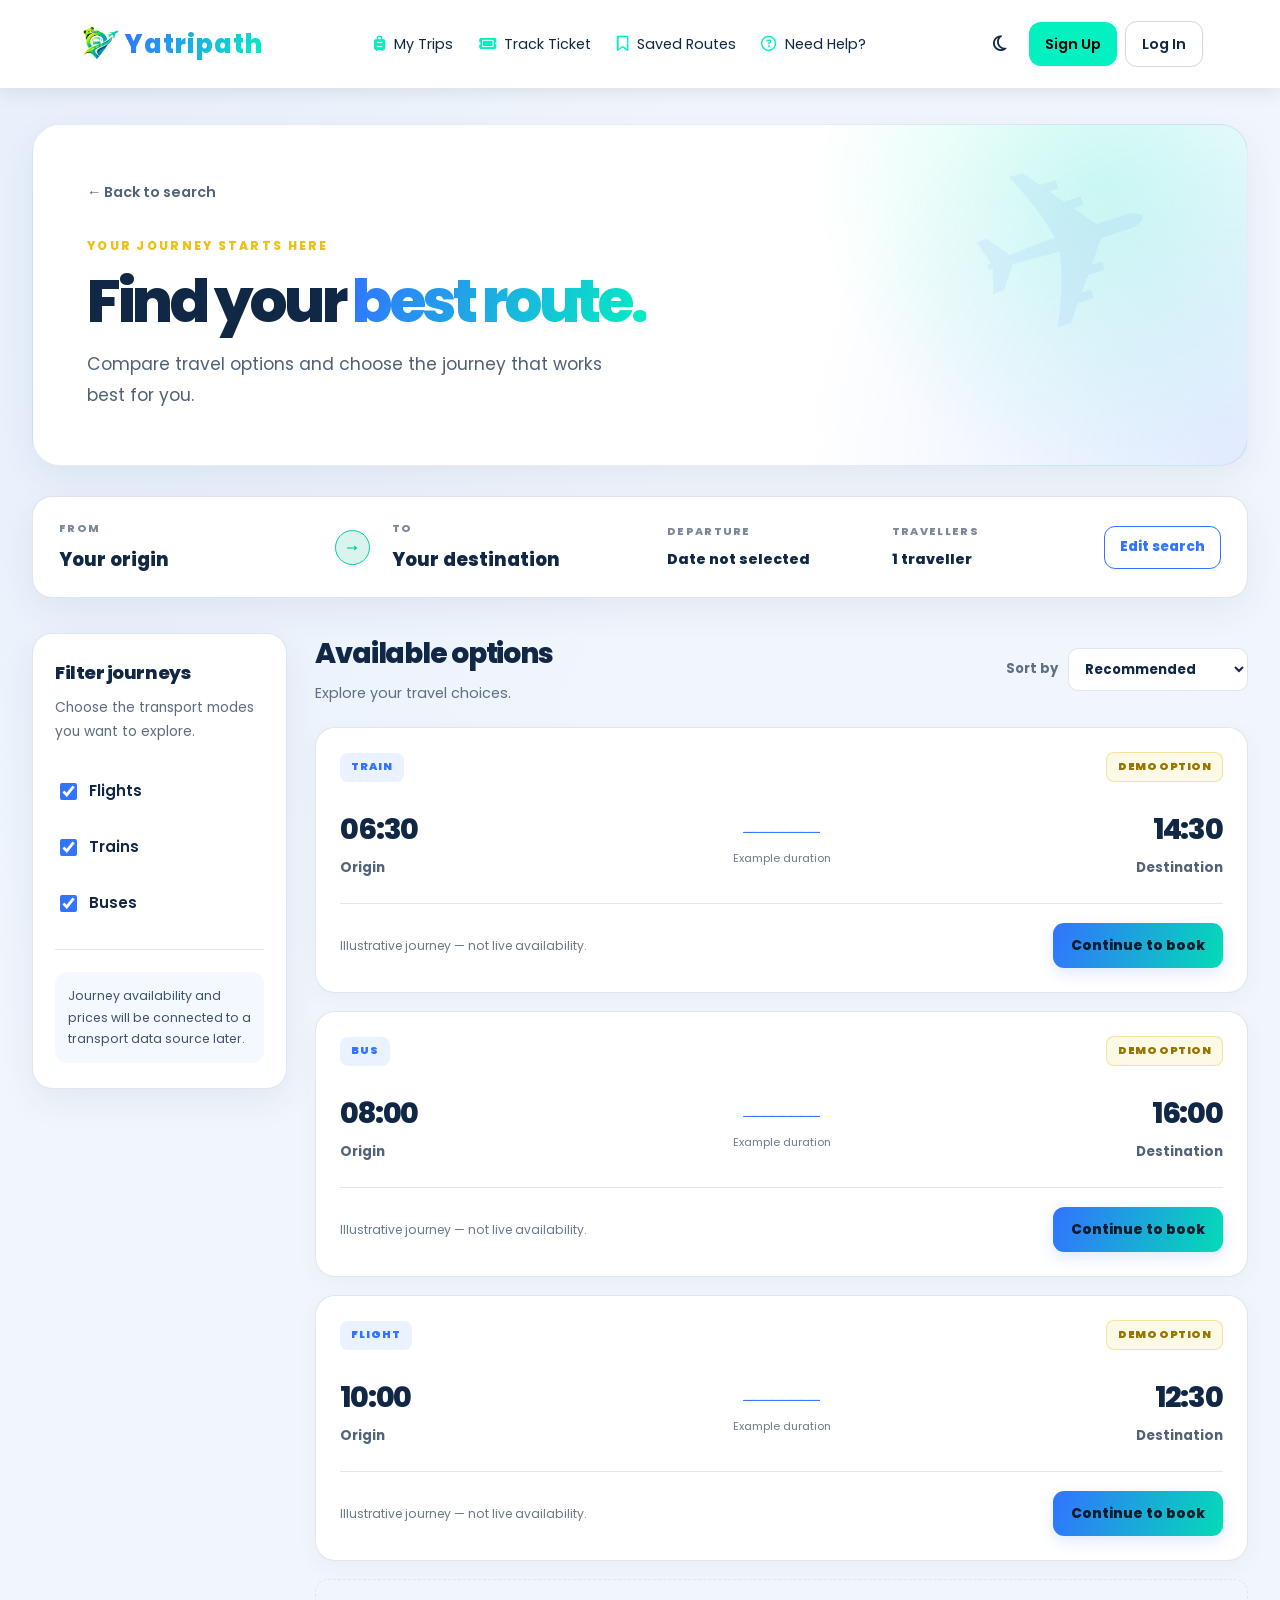
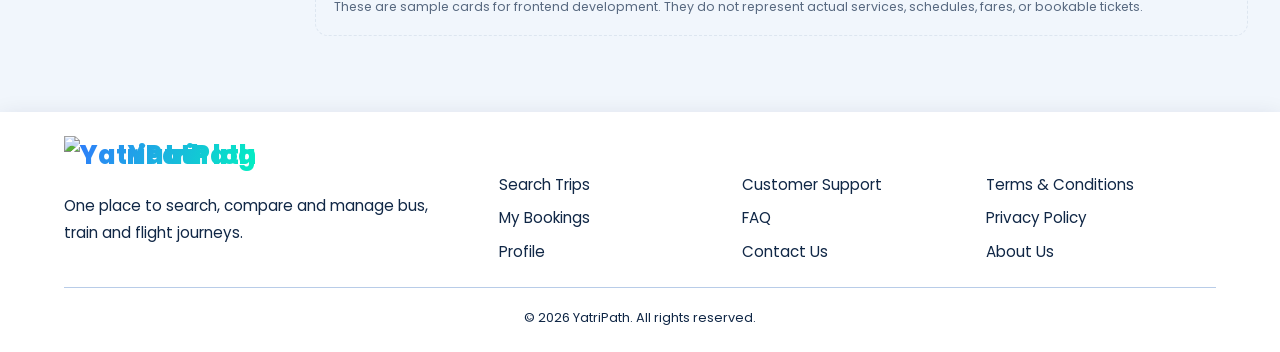
==== search.html @ 7657936a "Add search results page and updated homepage" ====
<!DOCTYPE html>
<html lang="en">
<head>
    <meta charset="UTF-8">
    <meta name="viewport" content="width=device-width, initial-scale=1.0">

    <title>Search Journeys | YatriPath</title>

    <link rel="stylesheet" href="style.css">
    <link rel="stylesheet" href="search.css">
</head>

<body>

    
<!-- HEADER --><!-- HEADER --><!-- HEADER --><!-- HEADER --><!-- HEADER --><!-- HEADER --><!-- HEADER -->
        <header>
            <nav class="NAVBAR">
                <div class="CONTAINER-FOR-LOGO">
                <!-- Brand -->
                    <a href="#" class="LOGO" aria-label="Yatripath home">
                        <img src="Images/logo.png" alt="Yatripath">
                    </a>
                    <a href="#" class="LOGO">Yatripath</a>
                </div>

    <button
        type="button"
        class="MOBILE-MENU-TOGGLE"
        id="mobile-menu-toggle"
        aria-label="Open navigation menu"
        aria-controls="nav-menu"
        aria-expanded="false">
        <i class="fa-solid fa-bars" aria-hidden="true"></i>
    </button>

     <div class="NAV-MENU" id="nav-menu">

        <!-- Navigation links -->
    <ul class="NAV-LINKS">
        <li>
            <a href="#">
                <i class="fa-solid fa-suitcase-rolling"></i>
                My Trips
            </a>
        </li>

        <li>
            <a href="#">
                <i class="fa-solid fa-ticket"></i>
                Track Ticket
            </a>
        </li>

        <li>
            <a href="#">
                <i class="fa-regular fa-bookmark"></i>
                Saved Routes
            </a>
        </li>

        <li>
            <a href="#">
                <i class="fa-regular fa-circle-question"></i>
                Need Help?
            </a>
        </li>
    </ul>

    <!-- Right-side actions -->
    <div class="NAV-ACTIONS">

        <button class="THEME-BTN" id="theme-toggle"
                type="button" aria-label="Switch to dark theme">
            <i class="fa-regular fa-moon"></i>
        </button>

        <a href="index.html#signup" class="SIGNUP-BTN">Sign Up</a>

        <a href="index.html#login" class="LOGIN-BTN">Log In</a>

    </div>

    </div>
            </nav>
        </header>

    <!-- MAIN CONTENT -->
    <main class="RESULTS-PAGE">

        <!-- SEARCH SUMMARY -->
        <section class="RESULTS-INTRO">

            <a href="index.html" class="BACK-LINK">
                ← Back to search
            </a>

            <p class="RESULTS-TAGLINE">
                YOUR JOURNEY STARTS HERE
            </p>

            <h1>Find your <span>best route.</span></h1>

            <p class="RESULTS-DESCRIPTION">
                Compare travel options and choose the journey
                that works best for you.
            </p>

        </section>

        <!-- JOURNEY DETAILS -->
        <section class="JOURNEY-SUMMARY" aria-label="Your search">

            <div class="SUMMARY-ITEM">
                <span>FROM</span>
                <strong id="result-origin">—</strong>
            </div>

            <div class="SUMMARY-ARROW" aria-hidden="true">→</div>

            <div class="SUMMARY-ITEM">
                <span>TO</span>
                <strong id="result-destination">—</strong>
            </div>

            <div class="SUMMARY-ITEM">
                <span>DEPARTURE</span>
                <strong id="result-date">—</strong>
            </div>

            <div class="SUMMARY-ITEM">
                <span>TRAVELLERS</span>
                <strong id="result-travellers">1 passenger</strong>
            </div>

            <button
                type="button"
                class="EDIT-SEARCH-BTN"
                id="edit-search">
                Edit search
            </button>

        </section>

        <!-- FILTERS + RESULTS -->
        <section class="RESULTS-LAYOUT">

            <aside class="RESULTS-FILTERS">

                <h2>Filter journeys</h2>

                <p class="FILTER-HELP">
                    Choose the transport modes you want to explore.
                </p>

                <label class="FILTER-OPTION">
                    <input type="checkbox" value="flight" checked>
                    <span>Flights</span>
                </label>

                <label class="FILTER-OPTION">
                    <input type="checkbox" value="train" checked>
                    <span>Trains</span>
                </label>

                <label class="FILTER-OPTION">
                    <input type="checkbox" value="bus" checked>
                    <span>Buses</span>
                </label>

                <div class="FILTER-DIVIDER"></div>

                <p class="FILTER-NOTE">
                    Journey availability and prices will be
                    connected to a transport data source later.
                </p>

            </aside>

            <div class="RESULTS-CONTENT">

                <div class="RESULTS-HEADING">
                    <div>
                        <h2>Available options</h2>
                        <p id="results-subtitle">
                            Explore your travel choices.
                        </p>
                    </div>

                    <label class="SORT-CONTROL">
                        <span>Sort by</span>
                        <select id="sort-results">
                            <option value="recommended">
                                Recommended
                            </option>
                            <option value="price">
                                Lowest price
                            </option>
                            <option value="duration">
                                Shortest duration
                            </option>
                        </select>
                    </label>
                </div>

                <!-- DEMO RESULT 1 -->
                <article class="JOURNEY-CARD" data-mode="train">

                    <div class="JOURNEY-CARD-TOP">
                        <span class="MODE-BADGE">TRAIN</span>
                        <span class="DEMO-BADGE">DEMO OPTION</span>
                    </div>

                    <div class="JOURNEY-ROUTE">
                        <div>
                            <strong>06:30</strong>
                            <span class="ROUTE-CITY" data-route-origin>
                                Origin
                            </span>
                        </div>

                        <div class="ROUTE-DURATION">
                            <span>────────</span>
                            <small>Example duration</small>
                        </div>

                        <div>
                            <strong>14:30</strong>
                            <span class="ROUTE-CITY" data-route-destination>
                                Destination
                            </span>
                        </div>
                    </div>

                    <div class="JOURNEY-CARD-BOTTOM">
                        <p class="JOURNEY-DISCLOSURE">
                            Illustrative journey — not live availability.
                        </p>

                        <button
                            type="button"
                            class="BOOK-BTN"
                            data-book-mode="train">
                            Continue to book
                        </button>
                    </div>

                </article>

                <!-- DEMO RESULT 2 -->
                <article class="JOURNEY-CARD" data-mode="bus">

                    <div class="JOURNEY-CARD-TOP">
                        <span class="MODE-BADGE">BUS</span>
                        <span class="DEMO-BADGE">DEMO OPTION</span>
                    </div>

                    <div class="JOURNEY-ROUTE">
                        <div>
                            <strong>08:00</strong>
                            <span class="ROUTE-CITY" data-route-origin>
                                Origin
                            </span>
                        </div>

                        <div class="ROUTE-DURATION">
                            <span>────────</span>
                            <small>Example duration</small>
                        </div>

                        <div>
                            <strong>16:00</strong>
                            <span class="ROUTE-CITY" data-route-destination>
                                Destination
                            </span>
                        </div>
                    </div>

                    <div class="JOURNEY-CARD-BOTTOM">
                        <p class="JOURNEY-DISCLOSURE">
                            Illustrative journey — not live availability.
                        </p>

                        <button
                            type="button"
                            class="BOOK-BTN"
                            data-book-mode="bus">
                            Continue to book
                        </button>
                    </div>

                </article>

                <!-- DEMO RESULT 3 -->
                <article class="JOURNEY-CARD" data-mode="flight">

                    <div class="JOURNEY-CARD-TOP">
                        <span class="MODE-BADGE">FLIGHT</span>
                        <span class="DEMO-BADGE">DEMO OPTION</span>
                    </div>

                    <div class="JOURNEY-ROUTE">
                        <div>
                            <strong>10:00</strong>
                            <span class="ROUTE-CITY" data-route-origin>
                                Origin
                            </span>
                        </div>

                        <div class="ROUTE-DURATION">
                            <span>────────</span>
                            <small>Example duration</small>
                        </div>

                        <div>
                            <strong>12:30</strong>
                            <span class="ROUTE-CITY" data-route-destination>
                                Destination
                            </span>
                        </div>
                    </div>

                    <div class="JOURNEY-CARD-BOTTOM">
                        <p class="JOURNEY-DISCLOSURE">
                            Illustrative journey — not live availability.
                        </p>

                        <button
                            type="button"
                            class="BOOK-BTN"
                            data-book-mode="flight">
                            Continue to book
                        </button>
                    </div>

                </article>

                <p class="RESULTS-FOOTNOTE">
                    These are sample cards for frontend development.
                    They do not represent actual services, schedules,
                    fares, or bookable tickets.
                </p>

            </div>

        </section>

    </main>

         
<footer class="SITE-FOOTER">
    <div class="FOOTER-MAIN">

        <!-- Brand -->
        <div class="FOOTER-BRAND">
            <a href="index.html" class="FOOTER-LOGO">
                <!-- Use the same logo image path as your navbar -->
                <img src="images/logo.png" alt="YatriPath logo">
                <span>Yatri<span class="FOOTER-LOGO-ACCENT">Path</span></span>
            </a>

            <p>
                One place to search, compare and manage bus,
                train and flight journeys.
            </p>
        </div>

        <!-- Explore -->
        <div class="FOOTER-COLUMN">
            <h3>EXPLORE</h3>
            <a href="search.html">Search Trips</a>
            <a href="#" id="footer-bookings">My Bookings</a>
            <a href="#" id="footer-profile">Profile</a>
        </div>

        <!-- Help -->
        <div class="FOOTER-COLUMN">
            <h3>HELP</h3>
            <a href="#">Customer Support</a>
            <a href="#">FAQ</a>
            <a href="#">Contact Us</a>
        </div>

        <!-- Legal -->
        <div class="FOOTER-COLUMN">
            <h3>LEGAL</h3>
            <a href="terms.html">Terms &amp; Conditions</a>
            <a href="privacy.html">Privacy Policy</a>
            <a href="#">About Us</a>
        </div>

    </div>

    <div class="FOOTER-BOTTOM">
        <p>© 2026 YatriPath. All rights reserved.</p>
    </div>
</footer>


        <script src="search.js"></script>
    </body>
</html>
---- style.css ----
@import url('https://cdnjs.cloudflare.com/ajax/libs/font-awesome/6.5.0/css/all.min.css');
@import url('https://fonts.googleapis.com/css2?family=Poppins:wght@400;500;600;700;800&display=swap');

/* =========================================
   1. THEME VARIABLES
========================================= */

:root {
    --primary-color: #03F0C1;
    --secondary-color: #ebc119;
    --tertiary-color: #ffffff;
    --background-color: #F1F6FC;
    --text-color: #102746;
    --highlight-color: #3273FF;
}

[data-theme="dark"] {
    --primary-color: #03F0C1;
    --secondary-color: #ebc119;
    --tertiary-color: #09132f;
    --background-color: #01091c;
    --text-color: #ffffff;
    --highlight-color: #3273FF;
}

/* =========================================
   2. GLOBAL STYLES
========================================= */

* {
    box-sizing: border-box;
}

html {
    scroll-behavior: smooth;
}

body {
    margin: 0;
    background-color: var(--background-color);
    color: var(--text-color);
    font-family: 'Poppins', sans-serif;
}

button,
input,
select {
    font: inherit;
}

button,
a {
    -webkit-tap-highlight-color: transparent;
}

/* Smooth light/dark theme transition */

*{
    transition:
        background-color 0.3s ease,
        color 0.3s ease,
        border-color 0.3s ease,
        box-shadow 0.3s ease;
}

html:not([data-theme="dark"]) .SEARCH-CARD {
    border: 1px solid #D8E3F0;
    box-shadow: 0 0.75rem 2rem rgba(32, 16, 70, 0.105);
}

/* =========================================
   3. NAVBAR
========================================= */

.NAVBAR {
    display: flex;
    flex-direction: row;
    align-items: center;
    justify-content: space-between;
    gap: 1.5rem;

    padding: 1.25rem 6%;

    background-color: var(--tertiary-color);
    filter: drop-shadow(0 6px 8px rgba(0, 0, 0, 0.071));
}

/* Logo */
.CONTAINER-FOR-LOGO{
    display: flex;
}
.LOGO {
    flex-shrink: 0;
    display: inline-flex;
    flex: 0 0 auto;
    font-size: clamp(1.4rem, 2vw, 1.8rem);
    font-weight: 800;
    letter-spacing: 0.04em;
    text-decoration: none;
    white-space: nowrap;
    align-items: center;
    background: linear-gradient(
        110deg,
        #3273FF,
        #03F0C1
    );
    background-clip: text;
    -webkit-background-clip: text;
    color: transparent;
    gap: 0;
}

.LOGO img{
    display: block;
    width: 3rem;
    height: 3rem;
    object-fit: contain;
    object-position: left center;
    flex-shrink: 0;
    padding-right: 5px;
}

/* Navigation links */

.NAV-LINKS {
    display: flex;
    flex-direction: row;
    align-items: center;
    justify-content: center;
    flex-wrap: nowrap;
    gap: clamp(0.75rem, 2vw, 2rem);

    list-style: none;
    margin: 0;
    padding: 0;
}

.NAV-LINKS a,
.PROFILE-LINK {
    position: relative;

    display: flex;
    align-items: center;
    gap: 0.55rem;

    color: var(--text-color);
    font-size: 0.9rem;
    text-decoration: none;
    white-space: nowrap;

    transition: color 0.25s ease;
}

.NAV-LINKS a i {
    color: var(--primary-color);
    font-size: 0.95rem;

    transition: color 0.25s ease;
}

.NAV-LINKS a:hover{
    color: var(--primary-color);
}

.NAV-LINKS a:hover i,
.PROFILE-LINK:hover {
    color: var(--secondary-color);
}

/* Animated underline */

.NAV-LINKS a::after {
    content: "";

    position: absolute;
    left: 0;
    bottom: -0.5rem;

    width: 100%;
    height: 0.2rem;

    border-radius: 1rem;

    background: linear-gradient(
        90deg,
        var(--primary-color),
        var(--secondary-color)
    );

    transform: scaleX(0);
    transform-origin: center;
    transition: transform 0.3s ease;
}

.NAV-LINKS a:hover::after {
    transform: scaleX(1);
}

/* Right-side navbar controls */

.NAV-ACTIONS {
    display: flex;
    flex-direction: row;
    align-items: center;
    justify-content: flex-end;
    flex-shrink: 0;
    gap: 0.5rem;
}

/* Shared button appearance */

.THEME-BTN,
.SIGNUP-BTN,
.LOGIN-BTN {
    display: inline-flex;
    align-items: center;
    justify-content: center;

    padding: 0.7rem 1rem;

    border: none;
    border-radius: 0.75rem;

    background: transparent;
    color: var(--text-color);

    font-family: inherit;
    font-size: 0.9rem;
    font-weight: 600;
    text-decoration: none;
    white-space: nowrap;

    cursor: pointer;

    transition:
        background-color 0.25s ease,
        color 0.25s ease,
        transform 0.25s ease;
}

.THEME-BTN:hover,
.LOGIN-BTN:hover {
    background-color: color-mix(
        in srgb,
        var(--highlight-color) 15%,
        var(--tertiary-color)
    );

    color: var(--highlight-color);
}

.NAV-MENU {
    display: contents;
}

.MOBILE-MENU-TOGGLE {
    display: none;
}

/* Theme button */

.THEME-BTN {
    width: 2.75rem;
    height: 2.75rem;
    padding: 0;
    font-size: 1.1rem;
}

.THEME-BTN i {
    display: inline-block;
    transition: transform 0.7s ease;
}

/* Sign up button */

.SIGNUP-BTN {
    background-color: var(--primary-color);
    color: #000000;
}

.SIGNUP-BTN:hover {
    background-color: var(--highlight-color);
    color: #ffffff;
}

/* Log in button */

.LOGIN-BTN {
    border: 1px solid color-mix(
        in srgb,
        var(--text-color) 18%,
        transparent
    );
}

/* =========================================
   4. HERO SECTION
========================================= */

.HERO {
    padding: clamp(2rem, 4vw, 3.5rem) 5% 3rem;
    overflow: hidden;
    background-color: var(--background-color);
}

.HERO-CONTENT {
    max-width: 60rem;
    margin: 0 auto clamp(1.5rem, 3vw, 2.5rem);
    text-align: center;
}

.HERO-TAGLINE {
    margin: 0 0 0.6rem;

    color: var(--secondary-color);
    font-size: 0.75rem;
    font-weight: 700;
    letter-spacing: 0.14em;
}

.HERO h1 {
    margin: 0;
    color: var(--text-color);
    font-size: clamp(1.8rem, 3.5vw, 3rem);
    font-weight: 800;
    line-height: 1.2;
    letter-spacing: -0.04em;
}

.HERO h1 span {
    display: inline;

    background: linear-gradient(
        110deg,
        var(--primary-color),
        var(--highlight-color)
    );

    background-clip: text;
    -webkit-background-clip: text;
    color: transparent;
}

.HERO-DESCRIPTION {
    max-width: 36rem;
    margin: 0.75rem auto 0;
    color: var(--text-color);
    font-size: clamp(0.9rem, 1.3vw, 1.05rem);
    line-height: 1.7;
    opacity: 0.8;
    padding-bottom: 1rem;
}

/* =========================================
   5. SEARCH CARD
========================================= */

.SEARCH-CARD {
    width: 100%;
    max-width: 76rem;
    margin-inline: auto;

    padding: clamp(1rem, 2.5vw, 2rem);

    background: var(--tertiary-color);

    border: 1px solid color-mix(
        in srgb,
        var(--text-color) 10%,
        transparent
    );

    border-radius: 1.25rem;

    box-shadow: 0 0.75rem 2.5rem rgba(1, 11, 33, 0.09);
}

/* =========================================
   6. TRANSPORT TABS
========================================= */

.TRANSPORT-TABS {
    display: flex;
    flex-wrap: wrap;
    align-items: center;
    justify-content: flex-start;
    gap: 0.35rem;

    padding-bottom: 0.85rem;
    margin-bottom: 1rem;

    border-bottom: 1px solid color-mix(
        in srgb,
        var(--text-color) 12%,
        transparent
    );
}

.TRANSPORT-OPTION {
    position: relative;
    flex: 0 0 auto;
    cursor: pointer;
}

/* Hide the native radio while preserving keyboard access */

.TRANSPORT-OPTION input {
    position: absolute;
    width: 1px;
    height: 1px;
    opacity: 0;
}

/* Tab appearance */

.TRANSPORT-OPTION span {
    display: inline-flex;
    align-items: center;
    justify-content: center;
    gap: 0.4rem;

    padding: 0.6rem 0.8rem;

    border-radius: 0.65rem;

    color: var(--text-color);
    font-size: 0.85rem;
    font-weight: 600;
    white-space: nowrap;

    transition:
        background-color 0.2s ease,
        color 0.2s ease;
}

/* Selected tab */

.TRANSPORT-OPTION input:checked + span {
    background: color-mix(
        in srgb,
        var(--primary-color) 12%,
        var(--tertiary-color)
    );

    color: var(--primary-color);
}

/* Hover */

.TRANSPORT-OPTION:hover span {
    background: color-mix(
        in srgb,
        var(--primary-color) 8%,
        var(--tertiary-color)
    );
}

/* Keyboard focus */

.TRANSPORT-OPTION input:focus-visible + span {
    outline: 0.15rem solid var(--secondary-color);
    outline-offset: 0.15rem;
}

/* =========================================
   7. SEARCH FORM GRID
========================================= */

.SEARCH-FORM {
    display: grid;
    padding-top: 1rem;
    grid-template-columns:
        minmax(0, 1fr)
        2.75rem
        minmax(0, 1fr);

    column-gap: 0.65rem;
    row-gap: 0.65rem;

    align-items: stretch;
    position: relative;
}

/* FROM field */

.SEARCH-FORM > .SEARCH-FIELD:has(#origin) {
    grid-column: 1;
    grid-row: 1;
}

/* TO field */

.SEARCH-FORM > .SEARCH-FIELD:has(#destination) {
    grid-column: 3;
    grid-row: 1;
}

/* Departure field */

.SEARCH-FORM > .SEARCH-FIELD:has(#departure) {
    grid-column: 1;
    grid-row: 2;
}

/* Return field */

.SEARCH-FORM > .SEARCH-FIELD:has(#return-date) {
    grid-column: 3;
    grid-row: 2;
}

/* Travellers field */

.SEARCH-FORM > .SEARCH-FIELD:has(#travellers) {
    grid-column: 1 / -1;
    grid-row: 3;
}

/* SEARCH BUTTON */
.SEARCH-BTN {
    grid-column: 1 / -1;
    grid-row: 4;
}

/* =========================================
   8. SEARCH FIELDS
========================================= */

.SEARCH-FIELD {
    min-width: 0;
    padding: 0.65rem 0.75rem;

    border: 1px solid color-mix(
        in srgb,
        var(--text-color) 15%,
        transparent
    );

    border-radius: 0.75rem;

    transition:
        border-color 0.2s ease,
        box-shadow 0.2s ease;
}

/* Highlight field when focused */

.SEARCH-FIELD:focus-within {
    border-color: var(--primary-color);

    box-shadow: 0 0 0 0.15rem color-mix(
        in srgb,
        var(--primary-color) 15%,
        transparent
    );
}

/* Field labels */

.SEARCH-FIELD > label {
    display: block;
    margin-bottom: 0.3rem;

    font-size: 0.68rem;
    font-weight: 700;
    letter-spacing: 0.06em;
    opacity: 0.7;
}

/* Input and icon wrapper */

.FIELD-INPUT {
    display: flex;
    align-items: center;
    gap: 0.6rem;

    min-width: 0;
}

.FIELD-INPUT i {
    flex-shrink: 0;
    color: var(--secondary-color);
}

/* Text, date and select controls */

.FIELD-INPUT input,
.FIELD-INPUT select {
    width: 100%;
    min-width: 0;
    padding: 0;

    border: none;
    outline: none;

    background: transparent;
    color: var(--text-color);

    font-family: inherit;
    font-size: 0.85rem;
}

/* Placeholder */

.FIELD-INPUT input::placeholder {
    color: var(--text-color);
    opacity: 0.55;
}

/* Date picker theme */

.FIELD-INPUT input[type="date"] {
    color-scheme: light;
}

[data-theme="dark"] .FIELD-INPUT input[type="date"] {
    color-scheme: dark;
}

/* Dropdown options */

.FIELD-INPUT select option {
    background: var(--tertiary-color);
    color: var(--text-color);
}

/* =========================================
   9. SWAP LOCATIONS BUTTON
========================================= */

.SWAP-BTN {
    grid-column: 2;
    grid-row: 1;

    position: static;
    transform: none;
    justify-self: center;
    align-self: center;

    width: 2.25rem;
    aspect-ratio: 1;
    padding: 0;

    display: inline-flex;
    align-items: center;
    justify-content: center;

    z-index: 1;
    border: 1px solid var(--primary-color);
    border-radius: 50%;

    background: var(--tertiary-color);
    color: var(--primary-color);
    cursor: pointer;

    transition:
        background-color 0.3s ease,
        color 0.3s ease,
        border-color 0.3s ease,
        transform 0.25s ease;
}

.SWAP-BTN:hover {
    background: var(--primary-color);
    color: var(--tertiary-color);
    transform: rotate(180deg);
}


.SWAP-BTN:focus-visible {
    outline: 0.15rem solid var(--secondary-color);
    outline-offset: 0.2rem;
}

/* =========================================
   10. SEARCH BUTTON
========================================= */

.SEARCH-BTN {
    display: flex;
    align-items: center;
    justify-content: center;
    gap: 0.65rem;

    grid-column: 1 / -1;
    grid-row: 4;

    width: 100%;
    margin-top: 0.25rem;
    padding: 0.9rem 1.25rem;

    border: none;
    border-radius: 0.75rem;

    background: var(--primary-color);
    color: #ffffff;

    font-family: inherit;
    font-size: 1rem;
    font-weight: 700;

    cursor: pointer;

    transition:
        background-color 0.2s ease,
        color 0.2s ease,
        transform 0.2s ease;
}

.SEARCH-BTN:hover {
    background: var(--highlight-color);
    color: #07172a;
    transform: translateY(-0.1rem);
}

.SEARCH-BTN:focus-visible {
    outline: 0.15rem solid var(--secondary-color);
    outline-offset: 0.2rem;
}

/* =========================================
   11. SUPPORTING NOTE
========================================= */

.SEARCH-NOTE {
    display: flex;
    align-items: center;
    justify-content: center;
    gap: 0.5rem;

    margin: 1.25rem auto 0;

    font-size: 0.8rem;
    text-align: center;
    opacity: 0.7;
}

.SEARCH-NOTE i {
    color: var(--primary-color);
}

/* =========================================
   12. TABLET RESPONSIVENESS
========================================= */

@media (max-width: 64rem) {
    .NAVBAR {
        gap: 1rem;
        padding: 1rem 3%;
    }

    .NAV-LINKS {
        gap: 0.8rem;
    }

    .NAV-LINKS a {
        font-size: 0.8rem;
    }

    .NAV-ACTIONS {
        gap: 0.25rem;
    }
}

/* =========================================
   13. MOBILE RESPONSIVENESS
========================================= */

@media (max-width: 38rem) {
    /* Navbar */

    .NAVBAR {
        position: relative;
        display: flex;
        flex-wrap: wrap;
        gap: 0.75rem;
        padding: 0.9rem 4%;
    }

    .MOBILE-MENU-TOGGLE {
        display: inline-flex;
        align-items: center;
        justify-content: center;
        margin-left: auto;
        width: 2.75rem;
        height: 2.75rem;
        border: 1px dashed var(--primary-color);
        border-radius: 0.7rem;
        background: transparent;
        color: var(--text-color);
        font-size: 1.2rem;
        cursor: pointer;
    }

    .LOGO img{
        width: 11rem;
        height: 3rem;
    }

    /* Closed by default */
    .NAV-MENU {
        display: none;
        position: absolute;
        top: 100%;
        left: 0;
        right: 0;
        z-index: 1000;

        flex-direction: column;
        align-items: stretch;
        gap: 1rem;

        padding: 1rem 4%;
        background: var(--tertiary-color);
        box-shadow: 0 0.75rem 1.5rem rgba(1, 11, 33, 0.12);
    }

    /* Open when the menu button is clicked */
    .NAVBAR.MOBILE-MENU-OPEN .NAV-MENU {
        display: flex;
    }


    .NAV-LINKS {
        justify-content: flex-start;
        gap: 1rem;
        display: flex;
        flex-direction: column;
        align-items: stretch;
        gap: 0;
        width: 100%;
    }

    .NAV-LINKS a {
        font-size: 0.85rem;
        padding: 0.8rem 0.25rem;
    }

    .NAV-LINKS a::after {
        display: none;
    }

    .NAV-ACTIONS {
        display: flex;
        flex-direction: row;
        justify-content: flex-start;
        flex-wrap: wrap;
        gap: 0.5rem;
        width: 100%;
    }

    .THEME-BTN,
    .SIGNUP-BTN,
    .LOGIN-BTN {
        padding: 0.6rem 0.8rem;
        font-size: 0.8rem;
    }

    .THEME-BTN {
        width: 2.5rem;
        height: 2.5rem;
    }

    /* Hero */

    .HERO {
        padding: 2rem 4% 2.5rem;
    }

    .HERO-CONTENT {
        margin-bottom: 1.5rem;
    }

    .HERO h1 span {
        display: block;
        margin-top: 0.15rem;
    }

    /* Search card */

    .SEARCH-CARD {
        padding: 1rem;
        border-radius: 1rem;
    }

    /* Transport tabs */

    .TRANSPORT-TABS {
        gap: 0.2rem;
        padding-bottom: 0.75rem;
        margin-bottom: 0.85rem;
    }

    .TRANSPORT-OPTION span {
        gap: 0.3rem;
        padding: 0.55rem 0.45rem;
        font-size: 0.72rem;
    }

    /* Search fields remain in two columns */

    .SEARCH-FORM {
        grid-template-columns:
            minmax(0, 1fr)
            2rem
            minmax(0, 1fr);

        column-gap: 0.35rem;
        row-gap: 0.5rem;
    }

    .SEARCH-FIELD {
        padding: 0.6rem 0.7rem;
    }

    .FIELD-INPUT {
        gap: 0.4rem;
    }

    .FIELD-INPUT input,
    .FIELD-INPUT select {
        font-size: 0.78rem;
    }

    /* Swap button */

    .SWAP-BTN {
        width: 1.8rem;
        top: 1.55rem;
    }

    /* Supporting note */

    .SEARCH-NOTE {
        margin-top: 1rem;
        font-size: 0.75rem;
    }
}

/* =========================================
   14. EXTRA-SMALL MOBILE SCREENS
========================================= */

@media (max-width: 22rem) {
    .SEARCH-CARD {
        padding: 0.75rem;
    }

    .SEARCH-FORM {
        column-gap: 1.25rem;
        row-gap: 0.5rem;
    }

    .SEARCH-FIELD {
        padding: 0.55rem;
    }

    .FIELD-INPUT {
        gap: 0.3rem;
    }

    .FIELD-INPUT input,
    .FIELD-INPUT select {
        font-size: 0.72rem;
    }

    .TRANSPORT-OPTION span {
        padding: 0.5rem 0.35rem;
        font-size: 0.68rem;
    }

    .SWAP-BTN {
        top: 2.2rem;
        width: 1.5rem;
    }
}



/* =========================================
   TRAVELLER POPUP
========================================= */

.TRAVELLER-FIELD {
    position: relative;
    z-index: 1;
}

.TRAVELLER-FIELD.is-open {
    z-index: 20;
}

/* Trigger button */

.TRAVELLER-TRIGGER {
    width: 100%;
    display: flex;
    align-items: center;
    justify-content: space-between;
    gap: 0.75rem;

    padding: 0;
    border: none;
    background: transparent;
    color: var(--text-color);

    font-family: inherit;
    font-size: 0.9rem;
    text-align: left;

    cursor: pointer;
}

.TRAVELLER-SUMMARY {
    display: flex;
    align-items: center;
    gap: 0.65rem;
    min-width: 0;
}

.TRAVELLER-SUMMARY > i {
    color: var(--primary-color);
}

.TRAVELLER-CHEVRON {
    flex-shrink: 0;
    font-size: 0.8rem;
    transition: transform 0.25s ease;
}

.TRAVELLER-FIELD.is-open .TRAVELLER-CHEVRON {
    transform: rotate(180deg);
}

/* Popup panel */

/* Traveller popup — always stays inside the screen */

.TRAVELLER-POPOVER {
    position: fixed;

    top: 50%;
    left: 50%;
    transform: translate(-50%, -50%);

    width: min(48rem, calc(100vw - 2rem));
    max-height: calc(100vh - 2rem);
    max-height: calc(100dvh - 2rem);

    overflow-x: hidden;
    overflow-y: auto;
    overscroll-behavior: contain;

    padding: clamp(1rem, 3vw, 1.5rem);

    background: var(--tertiary-color);
    color: var(--text-color);

    border: 1px solid color-mix(
        in srgb,
        var(--text-color) 10%,
        transparent
    );

    border-radius: 1rem;

    box-shadow: 0 1rem 3rem rgba(1, 11, 33, 0.2);

    z-index: 1000;
}

/* Keep hidden popups hidden */
.TRAVELLER-POPOVER[hidden] {
    display: none !important;
}


/* Popup heading */

.TRAVELLER-POPUP-HEADER {
    display: flex;
    align-items: flex-start;
    justify-content: space-between;
    gap: 1rem;

    padding-bottom: 1rem;
    margin-bottom: 1rem;

    border-bottom: 1px solid color-mix(
        in srgb,
        var(--text-color) 12%,
        transparent
    );
}

.TRAVELLER-POPUP-HEADER h3 {
    margin: 0;
    font-size: 1.1rem;
}

.TRAVELLER-POPUP-HEADER p {
    margin: 0.25rem 0 0;
    font-size: 0.8rem;
    opacity: 0.65;
}

.TRAVELLER-CLOSE {
    display: grid;
    place-items: center;

    width: 2.25rem;
    aspect-ratio: 1;
    flex-shrink: 0;

    border: none;
    border-radius: 50%;
    background: color-mix(
        in srgb,
        var(--text-color) 7%,
        var(--tertiary-color)
    );

    color: var(--text-color);
    cursor: pointer;
}

/* Passenger groups */

.PASSENGER-GROUP {
    margin-bottom: 1.25rem;
}

.PASSENGER-HEADING {
    display: flex;
    flex-direction: column;
    gap: 0.15rem;
    margin-bottom: 0.65rem;
}

.PASSENGER-HEADING strong {
    font-size: 0.9rem;
}

.PASSENGER-HEADING span,
.PASSENGER-HELP {
    font-size: 0.75rem;
    opacity: 0.65;
}

.PASSENGER-HELP {
    margin: 0.6rem 0 0;
}

/* Number selector buttons */

.COUNT-OPTIONS {
    display: flex;
    flex-wrap: wrap;
    gap: 0.35rem;
}

.COUNT-OPTIONS button {
    flex: 1 1 2.5rem;
    min-width: 2.5rem;
    min-height: 2.6rem;

    padding: 0.5rem;

    border: 1px solid color-mix(
        in srgb,
        var(--text-color) 12%,
        transparent
    );

    border-radius: 0.5rem;
    background: var(--tertiary-color);
    color: var(--text-color);

    font-family: inherit;
    font-size: 0.85rem;

    cursor: pointer;

    transition:
        background-color 0.2s ease,
        color 0.2s ease,
        border-color 0.2s ease;
}

.COUNT-OPTIONS button:hover {
    border-color: var(--primary-color);
}

.COUNT-OPTIONS button.is-selected {
    border-color: var(--primary-color);
    background: var(--primary-color);
    color: #062b30;
    font-weight: 700;
}

/* Travel class */

.TRAVEL-CLASS-GROUP {
    display: flex;
    flex-direction: column;
    gap: 0.5rem;
}

.TRAVEL-CLASS-GROUP > label {
    font-size: 0.85rem;
    font-weight: 700;
}

.TRAVEL-CLASS-GROUP select {
    width: 100%;
    min-width: 0;
    padding: 0.75rem;

    border: 1px solid color-mix(
        in srgb,
        var(--text-color) 15%,
        transparent
    );

    border-radius: 0.6rem;
    background: var(--tertiary-color);
    color: var(--text-color);

    font-family: inherit;
    font-size: 0.85rem;
}

/* Footer */

.TRAVELLER-POPUP-FOOTER {
    display: flex;
    align-items: center;
    justify-content: space-between;
    gap: 1rem;

    margin-top: 1.25rem;
    padding-top: 1rem;

    border-top: 1px solid color-mix(
        in srgb,
        var(--text-color) 12%,
        transparent
    );
}

.TRAVELLER-POPUP-FOOTER > span {
    font-size: 0.8rem;
    opacity: 0.7;
}

#apply-travellers {
    min-width: 6.5rem;
    padding: 0.7rem 1.5rem;

    border: none;
    border-radius: 2rem;

    background: linear-gradient(
        110deg,
        var(--primary-color),
        #3273FF
    );

    color: #ffffff;
    font-family: inherit;
    font-weight: 700;

    cursor: pointer;
    transition: transform 0.2s ease;
}

#apply-travellers:hover {
    transform: translateY(-0.1rem);
}

/* Mobile adjustments */

@media (max-width: 38rem) {
    .TRAVELLER-POPOVER {
        position: fixed;

        top: 50%;
        left: 50%;
        transform: translate(-50%, -50%);

        width: calc(100vw - 1.5rem);
        max-height: 85vh;

        padding: 1rem;
        border-radius: 1rem;
    }

    .COUNT-OPTIONS {
        gap: 0.3rem;
    }

    .COUNT-OPTIONS button {
        flex: 1 1 2rem;
        min-width: 2rem;
        min-height: 2.4rem;
        padding: 0.4rem 0.25rem;
    }
}

.TRAVELLER-SUMMARY {
    display: flex;
    align-items: center;
    gap: 0.65rem;
    min-width: 0;
    overflow-wrap: normal;
}

#traveller-summary {
    line-height: 1.5;
}



/* ===== HERO TWO-COLUMN LAYOUT ===== */

.HERO {
    padding: clamp(2rem, 4vw, 3rem) 5%;
    overflow: hidden;
}

.HERO-LAYOUT {
    display: grid;
    grid-template-columns: minmax(0, 1.15fr) minmax(0, 0.85fr);
    align-items: center;
    gap: clamp(2rem, 4vw, 4rem);

    max-width: 1400px;
    margin: 0 auto;
}

/* Left column */
.HERO-BOX {
    min-width: 0;
}

.HERO-CONTENT {
    width: 100%;
    max-width: 100%;
    margin: 0;
    text-align: left;
}

/* Right column */
.HERO-IMAGE {
    width: 100%;
    height: clamp(350px, 42vw, 560px);
    overflow: hidden;
    border-radius: 24px;
    box-shadow: 0 20px 50px rgba(28, 57, 90, 0.16);
}

.HERO-IMAGE img {
    display: block;
    width: 100%;
    height: 100%;
    object-fit: cover;
    object-position: center;
}

/* Tablet */
@media (max-width: 900px) {
    .HERO-LAYOUT {
        grid-template-columns: minmax(0, 1fr) minmax(0, 0.75fr);
        gap: 1.5rem;
    }

    .HERO-IMAGE {
        height: 380px;
    }
}

/* Mobile */
@media (max-width: 650px) {
    .HERO-LAYOUT {
        grid-template-columns: 1fr;
        gap: 1.75rem;
    }

    .HERO-IMAGE {
        height: 280px;
        border-radius: 18px;
    }
}



/* =========================================
   WHY TRAVELLEON SECTION
========================================= */

.WHY-TRAVELLEON {
    padding: clamp(1rem, 7vw, 4rem) 5%;
    
    background: var(--background-color);
    color: var(--text-color);
}

/* Section heading */

.WHY-HEADER {
    max-width: 46rem;
    margin: 0 auto 3rem;
    text-align: center;
}

.WHY-TAGLINE {
    margin: 0 0 0.8rem;

    color: var(--secondary-color);
    font-size: 0.8rem;
    font-weight: 800;
    letter-spacing: 0.14em;
}

.WHY-HEADER h2 {
    margin: 0;

    color: var(--text-color);
    font-size: clamp(2rem, 4vw, 3rem);
    font-weight: 800;
    line-height: 1.2;
    letter-spacing: -0.04em;
}

.WHY-HEADER h2 span {
    background: linear-gradient(
        110deg,
        #3273FF,
        #03F0C1
    );

    background-clip: text;
    -webkit-background-clip: text;
    color: transparent;
}

.WHY-DESCRIPTION {
    max-width: 35rem;
    margin: 1rem auto 0;

    color: var(--text-color);
    opacity: 0.75;

    font-size: clamp(0.95rem, 1.5vw, 1.1rem);
    line-height: 1.8;
}

/* Feature card grid */

.WHY-CARDS {
    display: grid;
    grid-template-columns: repeat(3, minmax(0, 1fr));
    gap: clamp(1rem, 2vw, 1.75rem);

    max-width: 1300px;
    margin: 0 auto;
}

/* Individual cards */

.WHY-CARD {
    padding: clamp(1.5rem, 3vw, 2.25rem);

    background: var(--tertiary-color);
    border: 1px solid color-mix(
        in srgb,
        var(--text-color) 10%,
        transparent
    );
    border-radius: 1.25rem;

    box-shadow: 0 0.5rem 1.5rem rgba(10, 4, 58, 0.153);

    transition:
        transform 0.3s ease,
        box-shadow 0.3s ease,
        border-color 0.3s ease;
}

.WHY-CARD:hover {
    transform: translateY(-6px);

    box-shadow: 0 1rem 2.5rem rgba(20, 35, 60, 0.1);

    border-color: var(--primary-color);
}

/* Icon container */

.WHY-ICON {
    display: flex;
    align-items: center;
    justify-content: center;

    width: 3.5rem;
    height: 3.5rem;
    margin-bottom: 1.5rem;

    border-radius: 1rem;

    background: color-mix(
        in srgb,
        var(--primary-color) 14%,
        transparent
    );

    color: var(--secondary-color);
    font-size: 1.4rem;

    transition:
        transform 0.3s ease,
        background-color 0.3s ease;
}

.WHY-CARD:hover .WHY-ICON {
    transform: scale(1.08);
}

/* Card text */

.WHY-CARD h3 {
    margin: 0 0 0.8rem;

    color: var(--text-color);
    font-size: clamp(1.05rem, 1.5vw, 1.25rem);
    font-weight: 700;
    line-height: 1.4;
}

.WHY-CARD p {
    margin: 0;

    color: var(--text-color);
    opacity: 0.75;

    font-size: 0.95rem;
    line-height: 1.8;
}

/* Tablet */

@media (max-width: 900px) {
    .WHY-CARDS {
        grid-template-columns: repeat(2, minmax(0, 1fr));
    }

    .WHY-CARD:last-child {
        grid-column: 1 / -1;
    }
}

/* Mobile */

@media (max-width: 600px) {
    .WHY-HEADER {
        margin-bottom: 2rem;
    }

    .WHY-CARDS {
        grid-template-columns: 1fr;
    }

    .WHY-CARD:last-child {
        grid-column: auto;
    }

    .WHY-CARD {
        padding: 1.5rem;
    }
}

/* Respect reduced-motion preferences */

@media (prefers-reduced-motion: reduce) {
    .WHY-CARD,
    .WHY-ICON {
        transition: none;
    }

    .WHY-CARD:hover,
    .WHY-CARD:hover .WHY-ICON {
        transform: none;
    }
}



/*LOGIN_LOGIN_LOGIN_LOGIN_LOGIN_LOGIN*/

.AUTH-VIEW {
    width: 90%;
    box-sizing:border-box;
    min-height: 80vh;
    padding: clamp(1rem, 2vw, 2rem);
    display: grid;
    grid-template-columns: minmax(0, 1fr) minmax(0, 1fr);
    align-items: stretch;
    gap: clamp(0.75rem, 1.5vw, 1.5rem);
    max-width: 110rem;
    margin: 0 auto;
}


#login-form[hidden],
#signup-form[hidden] {
    display: none !important;
}

.AUTH-CARD {
    min-width: 0;
    padding-top: 1rem;
    align-self: center;
    width: 100%;
    max-width: none;
    justify-self: stretch;
    padding: clamp(1.25rem, 3vw, 2.5rem);
    border-radius: 24px;
    background: var(--tertiary-color, #ffffff);
    color: var(--text-color, #010b21);
    border: 1px solid rgba(128, 128, 128, 0.2);
    box-shadow: 0 15px 45px rgba(0, 0, 0, 0.08);
    box-sizing: border-box;
}

.AUTH-BACK {
    display: inline-block;
    margin-bottom: 1.5rem;
    color: inherit;
    text-decoration: none;
    font-size: 0.9rem;
}

.AUTH-BACK:hover {
    color: var(--highlight-color, #3273FF);
}

.AUTH-LOGO {
    display: flex;
    margin-bottom: 1.25rem;
}

.AUTH-LOGO span{
    font-size: 1.8rem;
    font-weight: 800;
    letter-spacing: -0.04em;
    background: linear-gradient(
        110deg,
        #3273FF,
        #03F0C1
    );
    background-clip: text;
    -webkit-background-clip: text;
    color: transparent;
    -webkit-text-fill-color: transparent;
}


.AUTH-LOGO-ACCENT {
    color: var(--primary-color, #03F0C1);
}

.AUTH-CARD h1 {
    font-size: clamp(1.65rem, 3vw, 2.2rem);
    line-height: 1.2;
    margin: 0 0 0.6rem;
}

.AUTH-SUBTITLE {
    opacity: 0.75;
    line-height: 1.6;
    margin: 0 0 1.5rem;
    color: var(--secondary-color);
}

.AUTH-TABS {
    display: flex;
    gap: 0.5rem;
    padding: 0.35rem;
    border-radius: 12px;
    background: var(--background-color, #f3f3f3);
    margin-bottom: 1.25rem;
}

.AUTH-TAB {
    flex: 1;
    padding: 0.8rem;
    border: none;
    border-radius: 9px;
    background: transparent;
    color: inherit;
    font: inherit;
    cursor: pointer;
}

.AUTH-TAB.ACTIVE {
    background: var(--highlight-color, #3273FF);
    color: #ffffff;
}

.AUTH-CARD form label,
.OTP-ROW label {
    display: block;
    margin: 1rem 0 0.45rem;
    font-size: 0.9rem;
    font-weight: 600;
}

.AUTH-CARD form input,
.AUTH-CARD form select {
    min-width: 0;
    width: 100%;
    padding: 0.85rem 0.9rem;
    border: 1px solid rgba(128, 128, 128, 0.4);
    border-radius: 10px;
    background: var(--background-color, #f3f3f3);
    color: var(--text-color, #010b21);
    font: inherit;
    box-sizing: border-box;
}

.AUTH-CARD form input:focus,
.AUTH-CARD form select:focus {
    outline: 2px solid var(--highlight-color, #3273FF);
    outline-offset: 2px;
}

.AUTH-PASSWORD {
    display: flex;
    align-items: center;
    gap: 0.4rem;
    border: 1px solid rgba(128, 128, 128, 0.4);
    border-radius: 10px;
    background: var(--background-color, #f3f3f3);
    padding-right: 0.65rem;
}

.AUTH-PASSWORD input {
    flex: 1;
    border: none !important;
    background: transparent !important;
    outline-offset: -2px;
}

.AUTH-TOGGLE {
    flex-shrink: 0;
    border: none;
    background: transparent;
    cursor: pointer;
    font-size: 1.1rem;
    padding: 0.45rem;
}

.AUTH-TOGGLE i{
    color: var(--primary-color);
}

.PHONE-ROW {
    display: grid;
    grid-template-columns: minmax(95px, 0.35fr) minmax(0, 1fr);
    gap: 0.5rem;
}

.OTP-ROW {
    display: flex;
    justify-content: space-between;
    align-items: center;
    gap: 0.5rem;
}

.OTP-ROW label {
    margin-bottom: 0.45rem;
}

.OTP-BTN {
    margin-top: 0.5rem;
    border: none;
    background: transparent;
    color: var(--primary-color, #03F0C1);
    font: inherit;
    font-size: 0.85rem;
    font-weight: 700;
    cursor: pointer;
}

.AUTH-SUBMIT {
    width: 100%;
    margin-top: 1.5rem;
    padding: 0.95rem;
    border: none;
    border-radius: 12px;
    background: var(--highlight-color, #3273FF);
    color: #ffffff;
    font: inherit;
    font-weight: 700;
    cursor: pointer;
    transition: transform 0.2s, opacity 0.2s;
}

.AUTH-SUBMIT:hover {
    transform: translateY(-2px);
    opacity: 0.9;
}

.PASSWORD-RULES {
    margin-top: 0.65rem;
    font-size: 0.8rem;
    line-height: 1.35;
}

.PASSWORD-RULES p {
    margin: 0.35rem 0;
    color: var(--text-color, #010b21);
    opacity: 0.65;
}

.PASSWORD-RULES p.PASS {
    color: #159447;
    opacity: 1;
}

.AUTH-MESSAGE {
    font-size: 0.9rem;
    line-height: 1.5;
    overflow-wrap: anywhere;
}

.AUTH-FOOTNOTE {
    text-align: center;
    opacity: 0.7;
    font-size: 0.85rem;
    margin-top: 1.5rem;
    color: var(--secondary-color);
}

/* Right-side travel photograph */

.AUTH-VISUAL {
    grid-column: 2;
    grid-row: 1;
    position: relative;
    isolation: isolate;
    min-height: 620px;
    border-radius: 26px;
    overflow: hidden;
    background: var(--background-color);
    color: var(--tertiary-color);
    min-width: 0;
    width: 100%;
    box-sizing: border-box;
}

.AUTH-VISUAL > img {
    position: absolute;
    inset: 0;
    width: 100%;
    height: 100%;
    display: block;
    object-fit: cover;
    object-position: center;
    z-index: 0;
}

.AUTH-VISUAL::after {
    content: "";
    position: absolute;
    inset: 0;
    background: linear-gradient(
        to top,
        rgba(8, 20, 40, 0.65),
        rgba(8, 20, 40, 0.05)
    );
    z-index: 1;
    pointer-events: none;
}

.AUTH-VISUAL-OVERLAY {
    position: absolute;
    inset: 0;
    z-index: 2;
    display: flex;
    flex-direction: column;
    justify-content: flex-end;
    padding: clamp(1.5rem, 4vw, 3rem);
    color: white;
    background: linear-gradient(
        180deg,
        rgba(0, 0, 0, 0.02) 20%,
        rgba(0, 0, 0, 0.75) 100%
    );
}

.AUTH-IMAGE-TAG {
    font-size: 0.75rem;
    letter-spacing: 0.15em;
    font-weight: 700;
    margin-bottom: 0.9rem;
}

.AUTH-VISUAL-OVERLAY h2 {
    font-size: clamp(2rem, 4vw, 3.5rem);
    line-height: 1.1;
    margin: 0 0 0.9rem;
}

.AUTH-VISUAL-OVERLAY p {
    max-width: 380px;
    line-height: 1.7;
    margin: 0;
}

/* Responsive layout */


@media (max-width: 1100px) {
    .AUTH-VIEW {
        grid-template-columns: minmax(0, 1.05fr) minmax(0, 1fr);
        max-width: 100rem;
        gap: 1rem;
    }

    .AUTH-CARD {
        max-width: none;
    }

    .AUTH-VISUAL {
        min-height: 540px;
    }

    .AUTH-VISUAL-OVERLAY {
        padding: 1.5rem;
    }
}

/* Tablets and narrow screens */
@media (max-width: 850px) {
    .AUTH-VIEW {
        grid-template-columns: minmax(0, 1fr);
        max-width: 42rem;
        gap: 1.25rem;
    }

    .AUTH-CARD {
        max-width: none;
        justify-self: stretch;
        grid-row: 2;
    }

    .AUTH-VISUAL {
        grid-column: 1;
        grid-row: 1;
        min-height: clamp(16rem, 42vw, 24rem);
    }
}


/*phns*/
@media (max-width: 480px) {
    .AUTH-VIEW {
        padding: 1rem;
        gap: 1rem;
    }

    .AUTH-CARD {
        padding: 1.25rem;
        border-radius: 18px;
    }

    .AUTH-VISUAL {
        min-height: 15rem;
        border-radius: 18px;
    }

    .AUTH-VISUAL-OVERLAY {
        padding: 1.25rem;
    }

    .AUTH-VISUAL-OVERLAY h2 {
        font-size: clamp(1.6rem, 7vw, 2rem);
    }

    .PHONE-ROW {
        grid-template-columns: minmax(0, 0.4fr) minmax(0, 1fr);
    }
}

.PASSWORD-RULES[hidden] {
    display: none !important;
}

.PASSWORD-RULES:not([hidden]) {
    display: block;
    margin-top: 0.65rem;
    color: red;
}

/*smooth transition of login signup with homepage*/
header,
main,
.AUTH-VIEW {
    transition: opacity 0.22s ease, transform 0.22s ease;
}

.PAGE-EXIT {
    opacity: 0;
    transform: translateY(-6px);
    pointer-events: none;
}

.PAGE-ENTER {
    opacity: 0;
    transform: translateY(8px);
}

.AUTH-VIEW[hidden],
header[hidden],
main[hidden] {
    display: none !important;
}

@media (prefers-reduced-motion: reduce) {
    header,
    main,
    .AUTH-VIEW {
        transition: none;
    }
}

/*smooth transition for login to sign and vice cersa*/
@keyframes authFormEnter {
    from {
        opacity: 0;
        transform: translateY(0.5rem);
    }

    to {
        opacity: 1;
        transform: translateY(0);
    }
}

#login-form:not([hidden]),
#signup-form:not([hidden]) {
    animation: authFormEnter 280ms ease-out both;
}

@media (prefers-reduced-motion: reduce) {
    #login-form:not([hidden]),
    #signup-form:not([hidden]) {
        animation: none;
    }
}

/*FOOOOOOOOOOOOOOOOOOOOOOOOOOOOOOOOOOOOOOOOOOOOOOOOOOOOOOTTTTTTTTTTTTTTTTTTTTTTTTTTTTTTTEEEEEEEEEEEEEEEEEEEEEEEEEEEEERRRRRRRRRRRRRRRRRRRRR*/


/* Footer */

.SITE-FOOTER {
    width: 100%;
    box-sizing: border-box;
    padding: 1.5rem 5% 1.5rem;
    background: var(--tertiary-color);
    color: var(--text-color);
    box-shadow: 0 0.5rem 1.5rem rgba(10, 4, 58, 0.153);;
}

.FOOTER-MAIN {
    width: 100%;
    max-width: 1400px;
    margin: 0 auto;
    display: grid;
    grid-template-columns: 2fr 1fr 1fr 1.2fr;
    gap: clamp(1.5rem, 4vw, 4rem);
    padding-bottom: 1.5rem;
}

.FOOTER-BRAND {
    max-width: 32rem;
}

.FOOTER-LOGO {
    display: inline-flex;
    align-items: center;
    gap: 0.5rem;
    margin-bottom: 1rem;
    background: linear-gradient(
        110deg,
        #3273FF,
        #03F0C1
    );
    background-clip: text;
    -webkit-background-clip: text;
    color: transparent;;
    font-size: clamp(1.5rem, 2vw, 2rem);
    font-weight: 800;
    text-decoration: none;
    white-space: nowrap;
}

.FOOTER-LOGO img {
    display: block;
    width: 3.5rem;
    height: 2.5rem;
    object-fit: contain;
}

.FOOTER-BRAND p {
    max-width: 32rem;
    margin: 0;
    color: var(--text-color, #6f6f80ab);
    font-size: 0.95rem;
    line-height: 1.8;
}

.FOOTER-COLUMN {
    display: flex;
    flex-direction: column;
    align-items: flex-start;
    gap: 0.65rem;
}

.FOOTER-COLUMN h3 {
    margin: 0 0 0.35rem;
    color: #ffffff;
    font-size: 0.9rem;
    font-weight: 750;
}

.FOOTER-COLUMN a {
    color: var(--text-color, #6f6f80ab);
    font-size: 0.95rem;
    text-decoration: none;
    transition: color 0.2s ease;
}

.FOOTER-COLUMN a:hover {
    color: var(--highlight-color, #3273FF);
}

.FOOTER-BOTTOM {
    width: 100%;
    max-width: 1400px;
    box-sizing: border-box;
    margin: 0 auto;
    padding-top: 1.25rem;
    border-top: 1px solid rgb(184, 204, 232);
    text-align: center;
}

.FOOTER-BOTTOM p {
    margin: 0;
    color: var(--text-color);
    font-size : 0.8rem;
    line-height : 1.6;
}

/* Responsive footer */

/* Responsive footer */

@media (max-width: 800px) {
    .FOOTER-MAIN {
        grid-template-columns: repeat(3, minmax(0, 1fr));
        gap: 2rem 1rem;
    }

    .FOOTER-BRAND {
        grid-column: 1 / -1;
    }

    .FOOTER-COLUMN {
        min-width: 0;
    }
}

@media (max-width: 420px) {
    .SITE-FOOTER {
        padding: 2rem 1rem 1.25rem;
    }

    .FOOTER-MAIN {
        gap: 1.75rem 0.5rem;
    }

    .FOOTER-COLUMN a {
        font-size: 0.75rem;
        overflow-wrap: anywhere;
    }

    .FOOTER-COLUMN h3 {
        font-size: 0.75rem;
    }
}
---- search.css ----
/* =========================================
   YATRIPATH — SEARCH RESULTS PAGE
   Polished travel-search interface
   ========================================= */

:root {
    --search-accent: #3273ff;
    --search-accent-dark: #2059dc;
    --search-teal: #03cfa7;
    --search-gold: #ebc119;
    --search-radius: 20px;
    --search-border: rgba(100, 130, 165, 0.20);
    --search-shadow: 0 12px 35px rgba(30, 60, 100, 0.07);
}

/* ---------- PAGE FOUNDATION ---------- */

html {
    scroll-behavior: smooth;
}

body {
    min-height: 100vh;
    margin: 0;
    background:
        radial-gradient(
            ellipse at 8% 12%,
            rgba(50, 115, 255, 0.055),
            transparent 36%
        ),
        var(--background-color);
    color: var(--text-color);
}

button,
input,
select {
    font: inherit;
}

button,
select,
a,
label {
    -webkit-tap-highlight-color: transparent;
}

button {
    cursor: pointer;
}

button:focus-visible,
a:focus-visible,
input:focus-visible,
select:focus-visible {
    outline: 3px solid var(--search-accent);
    outline-offset: 4px;
}

[hidden] {
    display: none !important;
}

/* ---------- MAIN CONTENT ---------- */

.RESULTS-PAGE {
    width: min(100% - 64px, 1320px);
    margin: 0 auto;
    padding: 36px 0 76px;
}

.RESULTS-PAGE h1,
.RESULTS-PAGE h2,
.RESULTS-PAGE h3,
.RESULTS-PAGE p {
    overflow-wrap: anywhere;
}

.RESULTS-PAGE h1,
.RESULTS-PAGE h2,
.RESULTS-PAGE h3,
.RESULTS-PAGE p {
    margin-top: 0;
}

/* ---------- INTRO / HERO ---------- */

.RESULTS-INTRO {
    position: relative;
    isolation: isolate;
    overflow: hidden;
    margin-bottom: 30px;
    padding: clamp(28px, 5vw, 54px);
    border: 1px solid rgba(100, 145, 205, 0.17);
    border-radius: 28px;
    background:
        radial-gradient(
            circle at 88% 18%,
            rgba(3, 240, 193, 0.19),
            transparent 26%
        ),
        radial-gradient(
            circle at 100% 100%,
            rgba(50, 115, 255, 0.15),
            transparent 35%
        ),
        var(--tertiary-color);
    box-shadow: var(--search-shadow);
}

.RESULTS-INTRO::after {
    content: "✈";
    position: absolute;
    z-index: -1;
    top: 6px;
    right: 7%;
    color: var(--search-accent);
    opacity: 0.07;
    font-size: clamp(110px, 18vw, 230px);
    line-height: 1;
    transform: rotate(-18deg);
    pointer-events: none;
}

.BACK-LINK {
    display: inline-flex;
    align-items: center;
    gap: 8px;
    margin-bottom: 34px;
    color: var(--text-color);
    opacity: 0.72;
    font-size: 0.9rem;
    font-weight: 600;
    text-decoration: none;
    transition: color 0.2s ease, opacity 0.2s ease;
}

.BACK-LINK:hover {
    color: var(--search-teal);
    opacity: 1;
}

.RESULTS-TAGLINE {
    margin-bottom: 13px;
    color: var(--search-gold);
    font-size: 0.75rem;
    font-weight: 800;
    letter-spacing: 0.19em;
}

.RESULTS-INTRO h1 {
    max-width: 680px;
    margin-bottom: 15px;
    font-size: clamp(2.1rem, 4.7vw, 3.8rem);
    font-weight: 800;
    letter-spacing: -0.055em;
    line-height: 1.1;
}

.RESULTS-INTRO h1 span {
    background: linear-gradient(
        110deg,
        #3273FF,
        #03F0C1
    );
    background-clip: text;
    -webkit-background-clip: text;
    color: transparent;
}

.RESULTS-DESCRIPTION {
    max-width: 540px;
    margin-bottom: 0;
    font-size: clamp(0.95rem, 1.5vw, 1.08rem);
    line-height: 1.8;
    opacity: 0.73;
}

/* ---------- JOURNEY SUMMARY ---------- */

.JOURNEY-SUMMARY {
    display: grid;
    grid-template-columns:
        minmax(0, 1fr)
        auto
        minmax(0, 1fr)
        minmax(130px, 0.8fr)
        minmax(125px, 0.75fr)
        auto;
    align-items: center;
    gap: 22px;
    margin-bottom: 35px;
    padding: 24px 26px;
    border: 1px solid var(--search-border);
    border-radius: var(--search-radius);
    background: var(--tertiary-color);
    box-shadow: var(--search-shadow);
}

.SUMMARY-ITEM {
    display: flex;
    min-width: 0;
    flex-direction: column;
    gap: 9px;
}

.SUMMARY-ITEM > span {
    color: var(--text-color);
    opacity: 0.55;
    font-size: 0.68rem;
    font-weight: 800;
    letter-spacing: 0.12em;
}

.SUMMARY-ITEM strong {
    overflow-wrap: anywhere;
    color: var(--text-color);
    font-size: 1rem;
    font-weight: 750;
}

#result-origin,
#result-destination {
    font-size: clamp(0.95rem, 1.5vw, 1.15rem);
}

#result-date,
#result-travellers {
    font-size: 0.88rem;
}

.SUMMARY-ARROW {
    display: grid;
    width: 35px;
    height: 35px;
    place-items: center;
    border: 1px solid var(--search-teal);
    border-radius: 50%;
    background: rgba(15, 179, 149, 0.156);
    color: var(--search-teal);
    font-weight: 1000;
}

.EDIT-SEARCH-BTN {
    min-height: 43px;
    padding: 10px 15px;
    border: 1px solid var(--search-accent);
    border-radius: 11px;
    background: transparent;
    color: var(--search-accent);
    font-size: 0.85rem;
    font-weight: 750;
    white-space: nowrap;
    transition:
        background 0.2s ease,
        color 0.2s ease,
        transform 0.2s ease;
}

.EDIT-SEARCH-BTN:hover {
    background: var(--search-accent);
    color: #fff;
    transform: translateY(-1px);
}

/* ---------- FILTER + RESULTS LAYOUT ---------- */

.RESULTS-LAYOUT {
    display: grid;
    grid-template-columns: 255px minmax(0, 1fr);
    align-items: start;
    gap: 28px;
}

.RESULTS-FILTERS {
    position: sticky;
    top: 24px;
    padding: 25px 22px;
    border: 1px solid var(--search-border);
    border-radius: var(--search-radius);
    background: var(--tertiary-color);
    box-shadow: var(--search-shadow);
}

.RESULTS-FILTERS h2 {
    margin-bottom: 10px;
    font-size: 1.13rem;
    font-weight: 800;
    letter-spacing: -0.025em;
}

.FILTER-HELP {
    margin-bottom: 24px;
    font-size: 0.86rem;
    line-height: 1.7;
    opacity: 0.68;
}

.FILTER-OPTION {
    display: flex;
    align-items: center;
    gap: 12px;
    margin: 0 -5px 8px;
    padding: 12px 9px;
    border: 1px solid transparent;
    border-radius: 11px;
    cursor: pointer;
    font-size: 0.93rem;
    font-weight: 600;
    transition:
        background 0.2s ease,
        border-color 0.2s ease;
}

.FILTER-OPTION:hover {
    border-color: var(--search-border);
    background: rgba(50, 115, 255, 0.045);
}

.FILTER-OPTION input {
    width: 17px;
    height: 17px;
    margin: 0;
    accent-color: var(--search-accent);
    cursor: pointer;
}

.FILTER-DIVIDER {
    height: 1px;
    margin: 22px 0;
    background: var(--search-border);
}

.FILTER-NOTE {
    margin-bottom: 0;
    padding: 13px;
    border-radius: 12px;
    background: rgba(50, 115, 255, 0.065);
    color: var(--text-color);
    font-size: 0.77rem;
    line-height: 1.75;
    opacity: 0.8;
}

/* ---------- RESULTS HEADING ---------- */

.RESULTS-CONTENT {
    min-width: 0;
}

.RESULTS-HEADING {
    display: flex;
    align-items: center;
    justify-content: space-between;
    gap: 20px;
    margin-bottom: 22px;
}

.RESULTS-HEADING h2 {
    margin-bottom: 7px;
    font-size: clamp(1.35rem, 2.5vw, 1.75rem);
    font-weight: 800;
    letter-spacing: -0.04em;
    
}

.RESULTS-HEADING p {
    margin-bottom: 0;
    font-size: 0.9rem;
    line-height: 1.6;
    opacity: 0.65;
}

.SORT-CONTROL {
    display: flex;
    align-items: center;
    gap: 10px;
    flex-shrink: 0;
    font-size: 0.82rem;
    font-weight: 650;
}

.SORT-CONTROL > span {
    opacity: 0.65;
}

.SORT-CONTROL select {
    max-width: 180px;
    min-height: 43px;
    padding: 9px 32px 9px 12px;
    border: 1px solid var(--search-border);
    border-radius: 10px;
    background: var(--tertiary-color);
    color: var(--text-color);
    cursor: pointer;
}

/* ---------- JOURNEY CARDS ---------- */

.JOURNEY-CARD {
    position: relative;
    min-width: 0;
    margin-bottom: 18px;
    padding: 24px;
    border: 1px solid var(--search-border);
    border-radius: var(--search-radius);
    background: var(--tertiary-color);
    color: var(--text-color);
    box-shadow: 0 6px 22px rgba(30, 60, 100, 0.045);
    transition:
        transform 0.22s ease,
        border-color 0.22s ease,
        box-shadow 0.22s ease;
}

.JOURNEY-CARD:hover {
    transform: translateY(-3px);
    border-color: rgba(50, 115, 255, 0.38);
    box-shadow: 0 15px 36px rgba(30, 60, 100, 0.10);
}

.JOURNEY-CARD-TOP {
    display: flex;
    flex-wrap: wrap;
    align-items: center;
    justify-content: space-between;
    gap: 10px;
    margin-bottom: 26px;
}

.MODE-BADGE,
.DEMO-BADGE {
    display: inline-flex;
    align-items: center;
    justify-content: center;
    min-height: 29px;
    padding: 6px 11px;
    border-radius: 8px;
    font-size: 0.68rem;
    font-weight: 850;
    letter-spacing: 0.09em;
}

.MODE-BADGE {
    background: rgba(50, 115, 255, 0.10);
    color: var(--search-accent);
}

.DEMO-BADGE {
    border: 1px solid rgba(235, 193, 25, 0.38);
    background: rgba(235, 193, 25, 0.10);
    color: #987500;
    letter-spacing: 0.04em;
}

.JOURNEY-ROUTE {
    display: grid;
    grid-template-columns: minmax(75px, 1fr) minmax(90px, 1.2fr) minmax(75px, 1fr);
    align-items: center;
    gap: 16px;
    margin-bottom: 25px;
}

.JOURNEY-ROUTE > div:first-child,
.JOURNEY-ROUTE > div:last-child {
    display: flex;
    min-width: 0;
    flex-direction: column;
    gap: 7px;
}

.JOURNEY-ROUTE > div:last-child {
    text-align: right;
}

.JOURNEY-ROUTE > div > strong {
    color: var(--text-color);
    font-size: clamp(1.3rem, 2.4vw, 1.8rem);
    font-weight: 800;
    letter-spacing: -0.04em;
}

.ROUTE-CITY {
    overflow-wrap: anywhere;
    font-size: 0.84rem;
    font-weight: 650;
    opacity: 0.72;
}

.ROUTE-DURATION {
    display: flex;
    min-width: 0;
    flex-direction: column;
    align-items: center;
    gap: 7px;
}

.ROUTE-DURATION > span {
    overflow: hidden;
    max-width: 100%;
    color: var(--search-accent);
    font-size: 0.95rem;
    letter-spacing: -0.08em;
    white-space: nowrap;
}

.ROUTE-DURATION small {
    color: var(--text-color);
    font-size: 0.7rem;
    text-align: center;
    opacity: 0.6;
}

.JOURNEY-CARD-BOTTOM {
    display: flex;
    align-items: center;
    justify-content: space-between;
    gap: 18px;
    padding-top: 19px;
    border-top: 1px solid var(--search-border);
}

.JOURNEY-DISCLOSURE {
    margin-bottom: 0;
    font-size: 0.76rem;
    line-height: 1.6;
    opacity: 0.62;
}

.BOOK-BTN {
    display: inline-flex;
    align-items: center;
    justify-content: center;
    flex-shrink: 0;
    min-height: 45px;
    padding: 12px 18px;
    border: 0;
    border-radius: 11px;
    background: linear-gradient(
        110deg,
        #3273ff,
        #03dcb5
    );
    color: #071b2c;
    font-size: 0.86rem;
    font-weight: 800;
    text-decoration: none;
    box-shadow: 0 5px 15px rgba(50, 115, 255, 0.16);
    transition:
        transform 0.2s ease,
        box-shadow 0.2s ease,
        filter 0.2s ease;
}

.BOOK-BTN:hover {
    transform: translateY(-2px);
    box-shadow: 0 9px 22px rgba(50, 115, 255, 0.25);
    filter: saturate(1.1);
}

.BOOK-BTN:active {
    transform: translateY(0);
}

.RESULTS-FOOTNOTE {
    margin: 25px 0 0;
    padding: 16px 18px;
    border: 1px dashed var(--search-border);
    border-radius: 13px;
    font-size: 0.78rem;
    line-height: 1.8;
    opacity: 0.68;
}

/* ---------- FOOTER ---------- */

.SITE-FOOTER {
    margin-top: 0;
}

/* ---------- DARK THEME ---------- */

[data-theme="dark"] body {
    background:
        radial-gradient(
            ellipse at 8% 12%,
            rgba(50, 115, 255, 0.10),
            transparent 38%
        ),
        var(--background-color);
}

[data-theme="dark"] .RESULTS-INTRO {
    border-color: rgba(255, 255, 255, 0.10);
    background:
        radial-gradient(
            circle at 88% 18%,
            rgba(3, 240, 193, 0.10),
            transparent 28%
        ),
        radial-gradient(
            circle at 100% 100%,
            rgba(50, 115, 255, 0.12),
            transparent 38%
        ),
        var(--tertiary-color);
}

[data-theme="dark"] .JOURNEY-SUMMARY,
[data-theme="dark"] .RESULTS-FILTERS,
[data-theme="dark"] .JOURNEY-CARD {
    border-color: rgba(255, 255, 255, 0.10);
    box-shadow: 0 8px 28px rgba(0, 0, 0, 0.16);
}

[data-theme="dark"] .FILTER-OPTION:hover {
    background: rgba(255, 255, 255, 0.045);
}

[data-theme="dark"] .FILTER-NOTE {
    background: rgba(50, 115, 255, 0.12);
}

[data-theme="dark"] .DEMO-BADGE {
    color: #f1d86c;
    border-color: rgba(235, 193, 25, 0.28);
    background: rgba(235, 193, 25, 0.08);
}

[data-theme="dark"] .MODE-BADGE {
    background: rgba(50, 115, 255, 0.16);
}

[data-theme="dark"] .JOURNEY-CARD:hover {
    border-color: rgba(3, 240, 193, 0.42);
    box-shadow: 0 14px 32px rgba(0, 0, 0, 0.25);
}

[data-theme="dark"] .SORT-CONTROL select {
    color-scheme: dark;
}

/* ---------- TABLET ---------- */

@media (max-width: 1050px) {
    .RESULTS-PAGE {
        width: min(100% - 40px, 900px);
    }

    .JOURNEY-SUMMARY {
        grid-template-columns: minmax(0, 1fr) auto minmax(0, 1fr);
        gap: 20px;
    }

    .JOURNEY-SUMMARY .SUMMARY-ITEM:nth-of-type(3),
    .JOURNEY-SUMMARY .SUMMARY-ITEM:nth-of-type(4) {
        padding-top: 15px;
        border-top: 1px solid var(--search-border);
    }

    .EDIT-SEARCH-BTN {
        justify-self: start;
    }

    .RESULTS-LAYOUT {
        grid-template-columns: 220px minmax(0, 1fr);
        gap: 20px;
    }

    .RESULTS-FILTERS {
        padding: 20px 16px;
    }

    .JOURNEY-CARD {
        padding: 20px;
    }
}

/* ---------- MOBILE ---------- */

@media (max-width: 700px) {
    .RESULTS-PAGE {
        width: calc(100% - 30px);
        padding: 22px 0 45px;
    }

    .RESULTS-INTRO {
        margin-bottom: 20px;
        padding: 25px 22px 30px;
        border-radius: 22px;
    }

    .RESULTS-INTRO::after {
        top: 35px;
        right: -5px;
        font-size: 130px;
    }

    .BACK-LINK {
        margin-bottom: 28px;
    }

    .RESULTS-INTRO h1 {
        max-width: 430px;
        font-size: clamp(2rem, 8vw, 3rem);
    }

    .RESULTS-DESCRIPTION {
        max-width: 400px;
    }

    .JOURNEY-SUMMARY {
        grid-template-columns: minmax(0, 1fr) auto minmax(0, 1fr);
        gap: 17px 12px;
        margin-bottom: 25px;
        padding: 20px 16px;
        border-radius: 17px;
    }

    .JOURNEY-SUMMARY .SUMMARY-ITEM:nth-of-type(3),
    .JOURNEY-SUMMARY .SUMMARY-ITEM:nth-of-type(4) {
        padding-top: 15px;
        border-top: 1px solid var(--search-border);
    }

    .SUMMARY-ITEM > span {
        font-size: 0.62rem;
    }

    .SUMMARY-ITEM strong {
        font-size: 0.88rem;
    }

    .SUMMARY-ARROW {
        width: 29px;
        height: 29px;
    }

    .EDIT-SEARCH-BTN {
        grid-column: 1 / -1;
        width: 100%;
    }

    .RESULTS-LAYOUT {
        grid-template-columns: minmax(0, 1fr);
        gap: 22px;
    }

    .RESULTS-FILTERS {
        position: static;
        padding: 20px;
    }

    .RESULTS-FILTERS h2 {
        margin-bottom: 6px;
    }

    .FILTER-HELP {
        margin-bottom: 14px;
    }

    .FILTER-OPTION {
        display: inline-flex;
        margin: 3px 5px 3px 0;
        padding: 10px;
        border-color: var(--search-border);
    }

    .FILTER-DIVIDER {
        margin: 17px 0;
    }

    .RESULTS-HEADING {
        align-items: flex-start;
        flex-direction: column;
        gap: 15px;
        margin-bottom: 17px;
    }

    .SORT-CONTROL {
        width: 100%;
        justify-content: space-between;
    }

    .SORT-CONTROL select {
        flex: 1;
        max-width: 230px;
    }

    .JOURNEY-CARD {
        padding: 18px;
        border-radius: 17px;
    }

    .JOURNEY-CARD-TOP {
        margin-bottom: 23px;
    }

    .JOURNEY-ROUTE {
        grid-template-columns: minmax(0, 1fr) minmax(65px, 0.8fr) minmax(0, 1fr);
        gap: 8px;
        margin-bottom: 21px;
    }

    .JOURNEY-ROUTE > div > strong {
        font-size: clamp(1.25rem, 5vw, 1.65rem);
    }

    .ROUTE-CITY {
        font-size: 0.76rem;
    }

    .ROUTE-DURATION > span {
        font-size: 0.75rem;
    }

    .ROUTE-DURATION small {
        font-size: 0.65rem;
    }

    .JOURNEY-CARD-BOTTOM {
        align-items: stretch;
        flex-direction: column;
        gap: 15px;
        padding-top: 16px;
    }

    .BOOK-BTN {
        width: 100%;
    }

    .RESULTS-FOOTNOTE {
        padding: 14px;
    }
}

/* ---------- SMALL MOBILE ---------- */

@media (max-width: 380px) {
    .RESULTS-PAGE {
        width: calc(100% - 22px);
    }

    .RESULTS-INTRO {
        padding: 22px 17px 25px;
    }

    .JOURNEY-SUMMARY {
        gap: 14px 7px;
        padding: 17px 12px;
    }

    .JOURNEY-CARD {
        padding: 15px 12px;
    }

    .MODE-BADGE,
    .DEMO-BADGE {
        font-size: 0.61rem;
        padding: 6px 8px;
    }
}

/* ---------- REDUCED MOTION ---------- */

@media (prefers-reduced-motion: reduce) {
    html {
        scroll-behavior: auto;
    }

    *,
    *::before,
    *::after {
        transition-duration: 0.01ms !important;
        animation-duration: 0.01ms !important;
    }
}
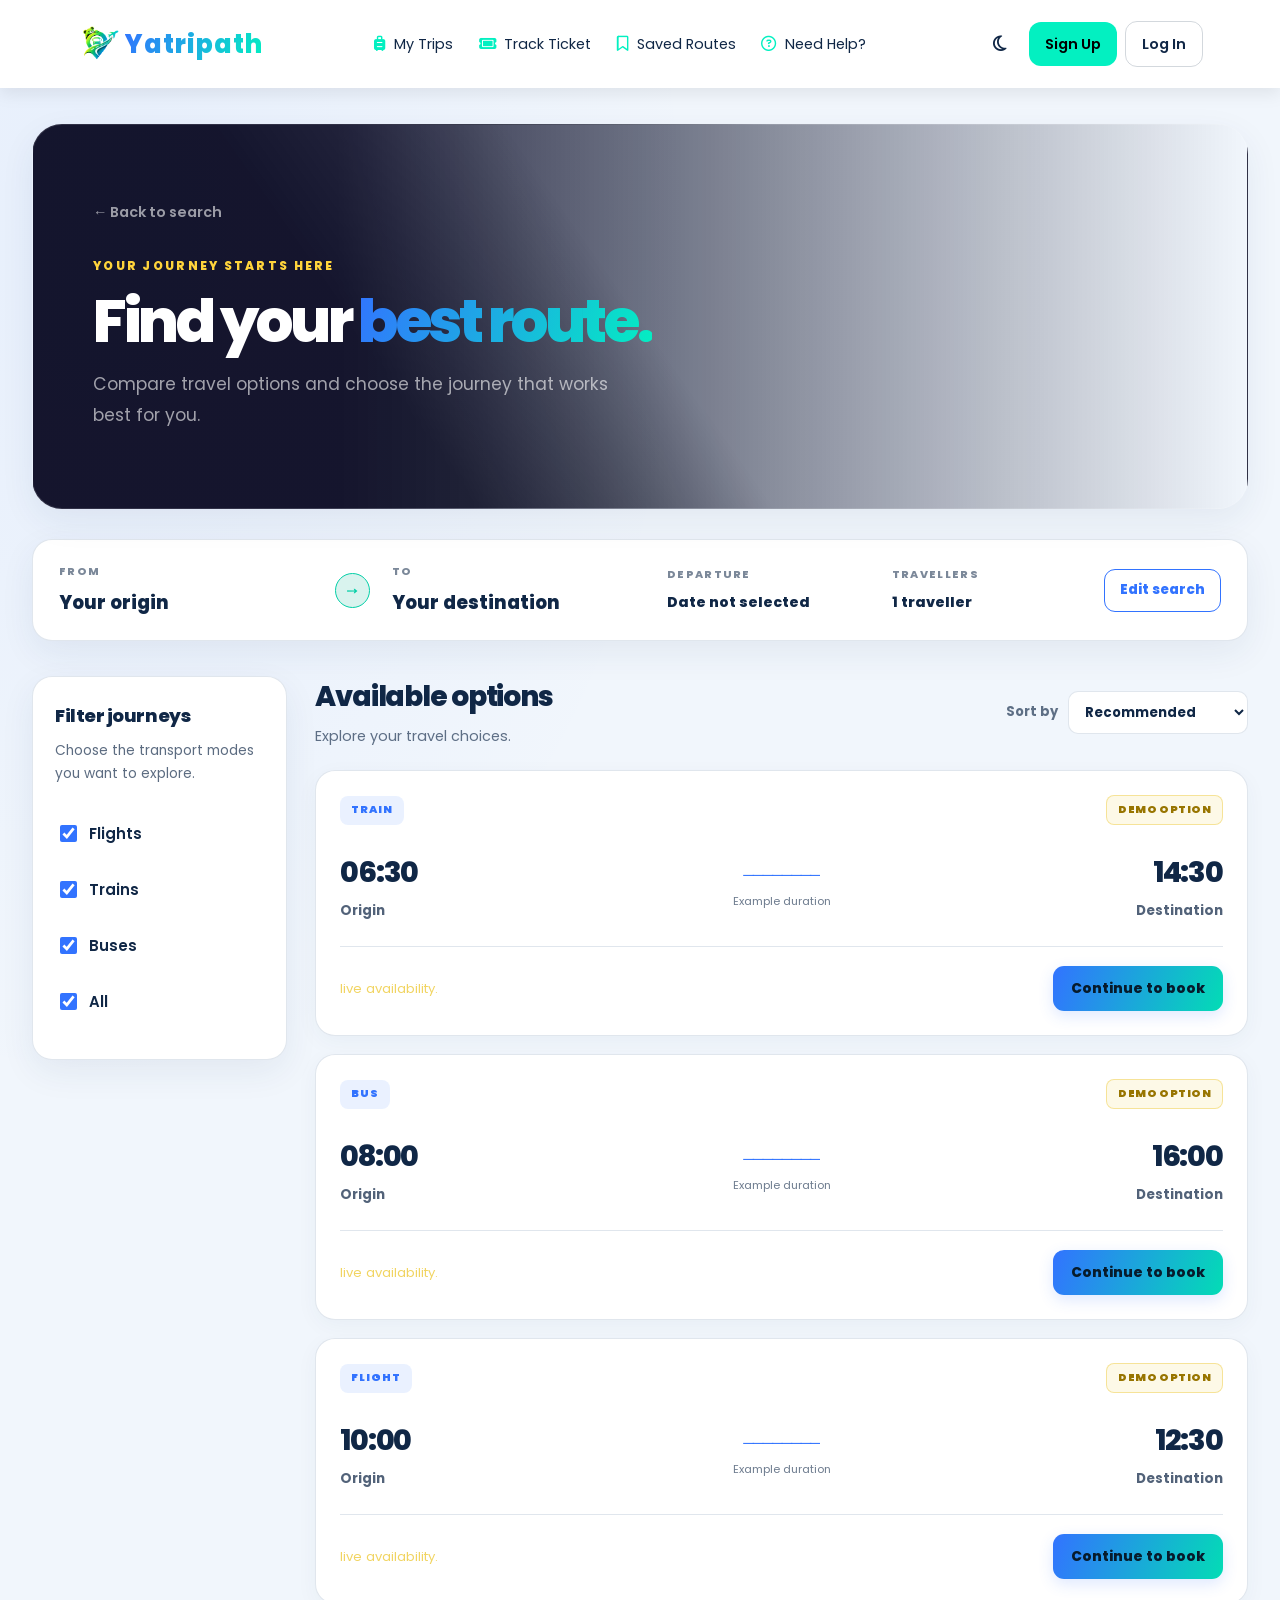
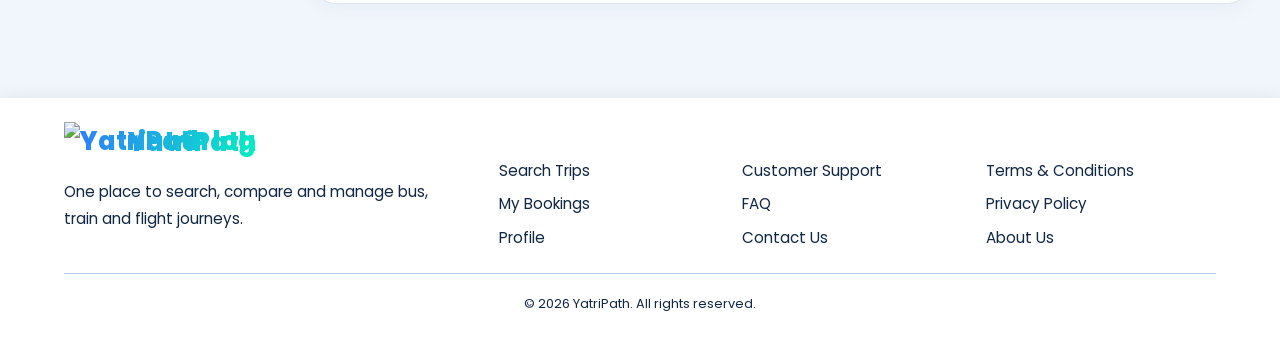
==== commit 32e3ac35: "update search page" ====
--- a/search.html
+++ b/search.html
@@ -169,12 +169,11 @@
                     <span>Buses</span>
                 </label>
 
-                <div class="FILTER-DIVIDER"></div>
-
-                <p class="FILTER-NOTE">
-                    Journey availability and prices will be
-                    connected to a transport data source later.
-                </p>
+                <label class="FILTER-OPTION">
+                    <input type="checkbox" value="all" checked>
+                    <span>All</span>
+                </label>
+
 
             </aside>
 
@@ -235,7 +234,7 @@
 
                     <div class="JOURNEY-CARD-BOTTOM">
                         <p class="JOURNEY-DISCLOSURE">
-                            Illustrative journey — not live availability.
+                            live availability.
                         </p>
 
                         <button
@@ -279,7 +278,7 @@
 
                     <div class="JOURNEY-CARD-BOTTOM">
                         <p class="JOURNEY-DISCLOSURE">
-                            Illustrative journey — not live availability.
+                            live availability.
                         </p>
 
                         <button
@@ -323,7 +322,7 @@
 
                     <div class="JOURNEY-CARD-BOTTOM">
                         <p class="JOURNEY-DISCLOSURE">
-                            Illustrative journey — not live availability.
+                            live availability.
                         </p>
 
                         <button
@@ -335,12 +334,6 @@
                     </div>
 
                 </article>
-
-                <p class="RESULTS-FOOTNOTE">
-                    These are sample cards for frontend development.
-                    They do not represent actual services, schedules,
-                    fares, or bookable tickets.
-                </p>
 
             </div>
 
--- a/search.css
+++ b/search.css
@@ -108,19 +108,71 @@
         var(--tertiary-color);
     box-shadow: var(--search-shadow);
 }
-
-.RESULTS-INTRO::after {
-    content: "✈";
-    position: absolute;
-    z-index: -1;
-    top: 6px;
-    right: 7%;
-    color: var(--search-accent);
-    opacity: 0.07;
-    font-size: clamp(110px, 18vw, 230px);
-    line-height: 1;
-    transform: rotate(-18deg);
-    pointer-events: none;
+.RESULTS-INTRO {
+    position: relative;
+    isolation: isolate;
+    overflow: hidden;
+
+    min-height: 385px;
+    padding: 64px 60px;
+
+    display: flex;
+    flex-direction: column;
+    justify-content: center;
+    align-items: flex-start;
+
+    border: 1px solid rgba(255, 255, 255, 0.12);
+    border-radius: 30px;
+
+    background:
+        linear-gradient(
+            90deg,
+            rgba(1, 1, 30, 0.805) 25%,
+            rgba(1, 6, 33, 0.558) 50%,
+            rgba(4, 4, 137, 0) 100%
+        ),
+        linear-gradient(
+            55deg,
+            rgba(0, 0, 0, 0.586) 30%,
+            rgba(0, 255, 204, 0) 50%
+        ),
+        url("https://static.vecteezy.com/system/resources/thumbnails/037/248/582/small_2x/ai-generated-travelling-to-thailand-advertisment-background-with-copy-space-free-photo.jpg") center / cover no-repeat;
+
+    color: #ffffff;
+}
+
+.RESULTS-INTRO .BACK-LINK {
+    color: rgba(255, 255, 255, 0.8);
+}
+
+.RESULTS-INTRO .RESULTS-TAGLINE {
+    color: #ffd43b;
+}
+
+.RESULTS-INTRO h1 {
+    color: #ffffff;
+}
+
+.RESULTS-INTRO h1 span {
+    background: linear-gradient(90deg, #4385ff, #03f0c1);
+    -webkit-background-clip: text;
+    background-clip: text;
+    -webkit-text-fill-color: transparent;
+}
+
+.RESULTS-INTRO .RESULTS-DESCRIPTION {
+    color: rgba(255, 255, 255, 0.82);
+}
+
+
+
+@media (max-width: 768px) {
+    .RESULTS-INTRO {
+        min-height: 340px;
+        padding: 36px 26px;
+        border-radius: 22px;
+        background-position: center;
+    }
 }
 
 .BACK-LINK {
@@ -326,22 +378,6 @@
     cursor: pointer;
 }
 
-.FILTER-DIVIDER {
-    height: 1px;
-    margin: 22px 0;
-    background: var(--search-border);
-}
-
-.FILTER-NOTE {
-    margin-bottom: 0;
-    padding: 13px;
-    border-radius: 12px;
-    background: rgba(50, 115, 255, 0.065);
-    color: var(--text-color);
-    font-size: 0.77rem;
-    line-height: 1.75;
-    opacity: 0.8;
-}
 
 /* ---------- RESULTS HEADING ---------- */
 
@@ -519,6 +555,14 @@
     gap: 18px;
     padding-top: 19px;
     border-top: 1px solid var(--search-border);
+}
+
+.JOURNEY-CARD-BOTTOM > p {
+    margin-bottom: 0;
+    font-size: 0.82rem;
+    line-height: 1.6;
+    opacity: 0.68;
+    color: var(--search-gold);
 }
 
 .JOURNEY-DISCLOSURE {
@@ -563,16 +607,6 @@
     transform: translateY(0);
 }
 
-.RESULTS-FOOTNOTE {
-    margin: 25px 0 0;
-    padding: 16px 18px;
-    border: 1px dashed var(--search-border);
-    border-radius: 13px;
-    font-size: 0.78rem;
-    line-height: 1.8;
-    opacity: 0.68;
-}
-
 /* ---------- FOOTER ---------- */
 
 .SITE-FOOTER {
@@ -593,18 +627,6 @@
 
 [data-theme="dark"] .RESULTS-INTRO {
     border-color: rgba(255, 255, 255, 0.10);
-    background:
-        radial-gradient(
-            circle at 88% 18%,
-            rgba(3, 240, 193, 0.10),
-            transparent 28%
-        ),
-        radial-gradient(
-            circle at 100% 100%,
-            rgba(50, 115, 255, 0.12),
-            transparent 38%
-        ),
-        var(--tertiary-color);
 }
 
 [data-theme="dark"] .JOURNEY-SUMMARY,
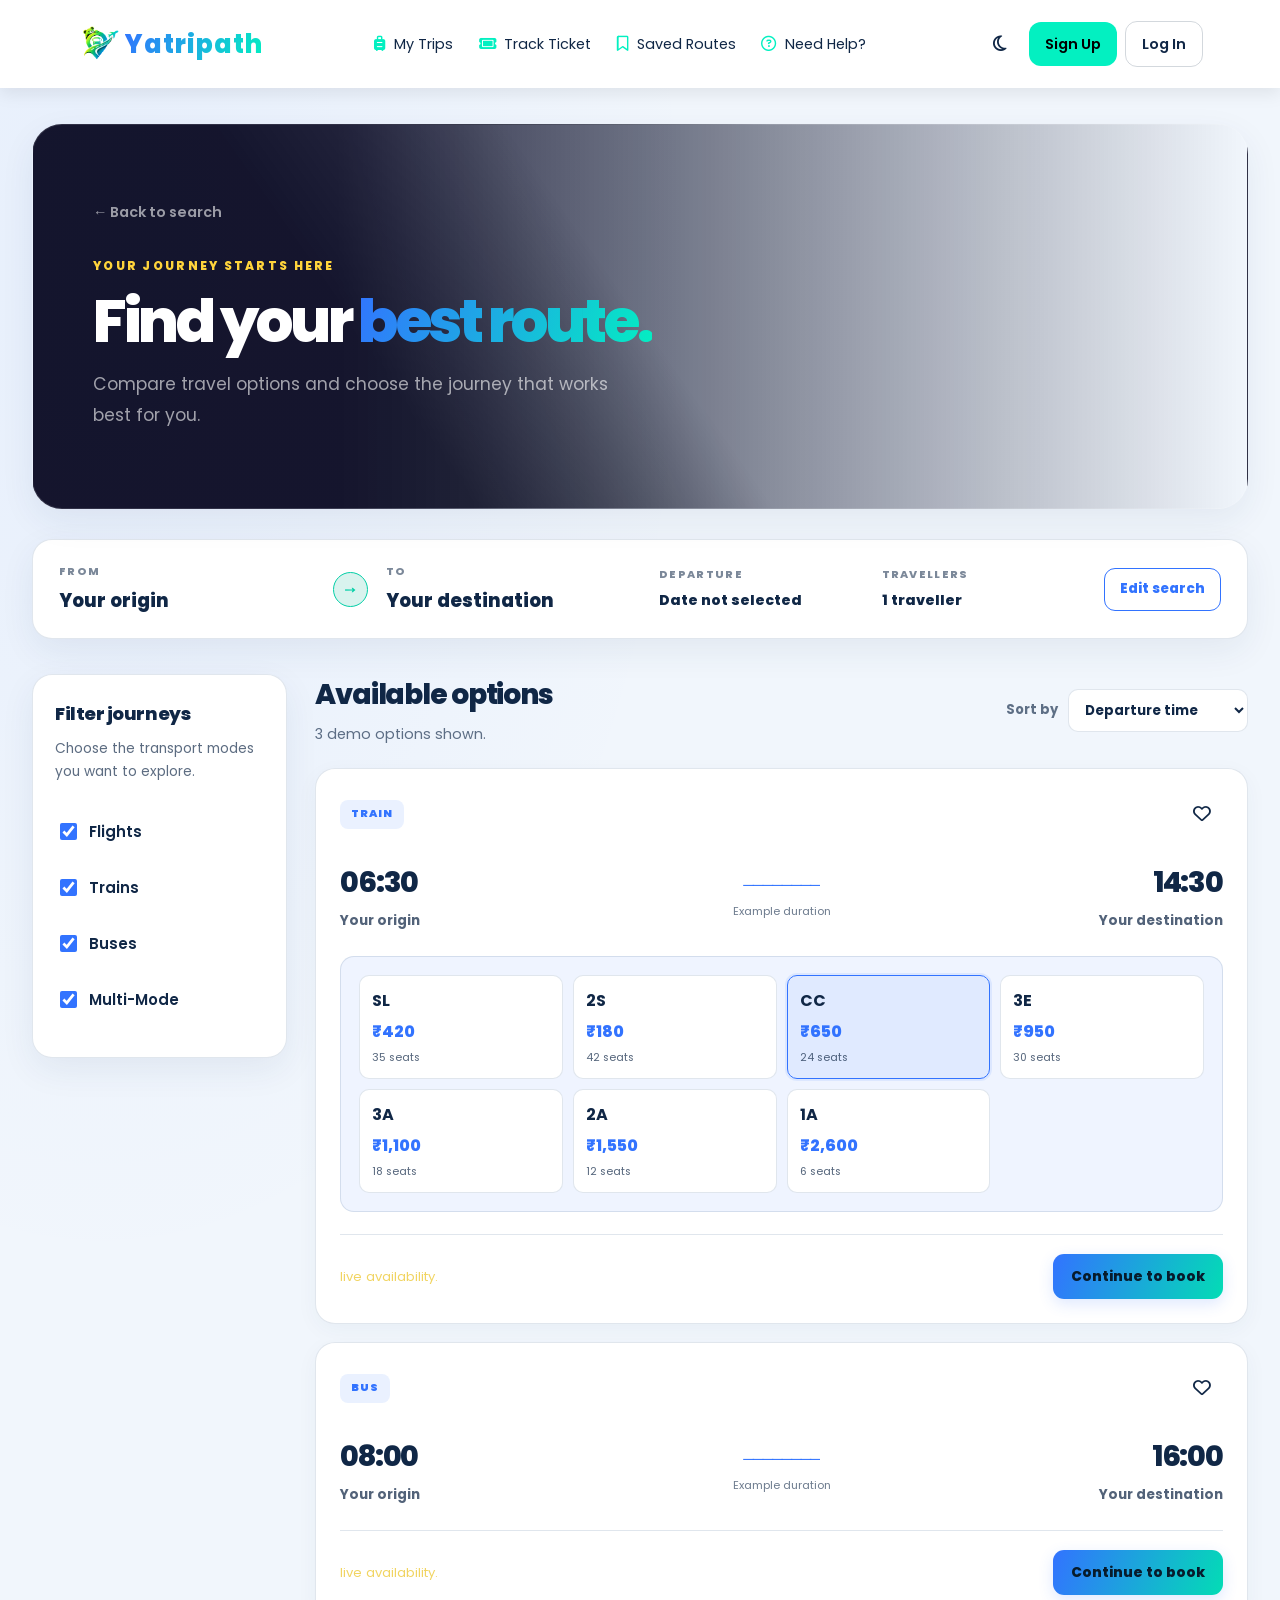
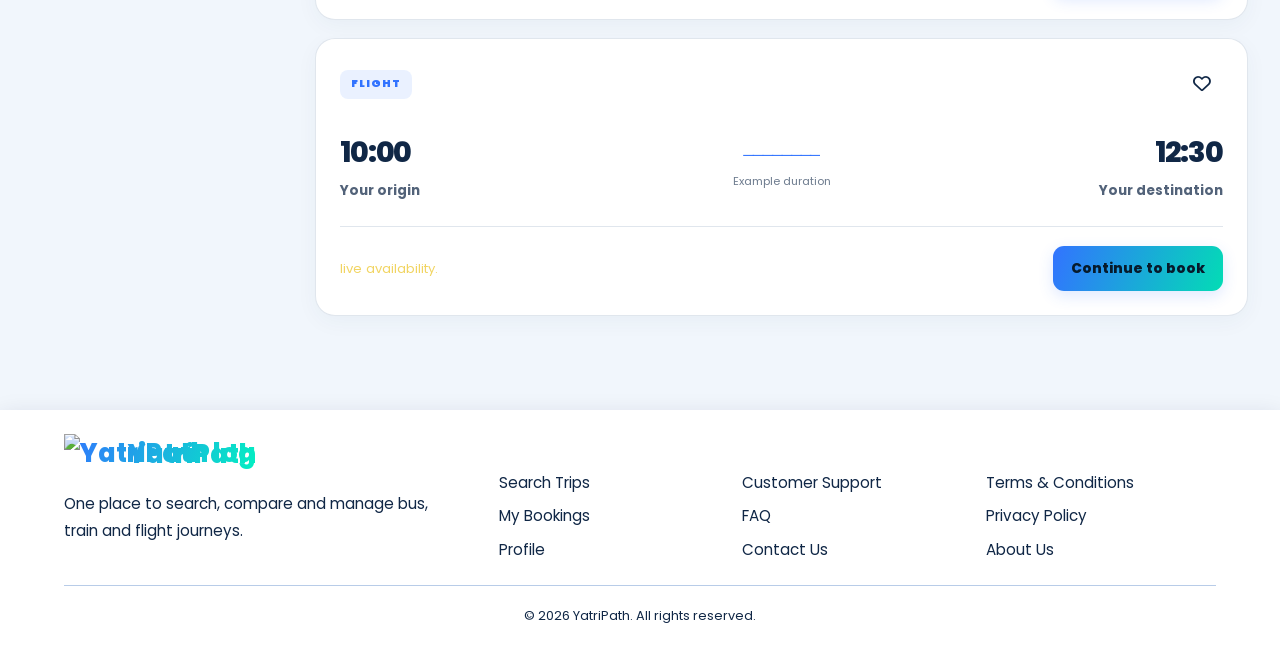
==== commit f35dc65d: "search page update" ====
--- a/search.html
+++ b/search.html
@@ -112,24 +112,24 @@
         <!-- JOURNEY DETAILS -->
         <section class="JOURNEY-SUMMARY" aria-label="Your search">
 
-            <div class="SUMMARY-ITEM">
+            <div class="SUMMARY-ITEM SUMMARY-FROM">
                 <span>FROM</span>
                 <strong id="result-origin">—</strong>
             </div>
 
             <div class="SUMMARY-ARROW" aria-hidden="true">→</div>
 
-            <div class="SUMMARY-ITEM">
+            <div class="SUMMARY-ITEM SUMMARY-TO">
                 <span>TO</span>
                 <strong id="result-destination">—</strong>
             </div>
 
-            <div class="SUMMARY-ITEM">
+            <div class="SUMMARY-ITEM SUMMARY-DATE">
                 <span>DEPARTURE</span>
                 <strong id="result-date">—</strong>
             </div>
 
-            <div class="SUMMARY-ITEM">
+            <div class="SUMMARY-ITEM SUMMARY-TRAVELLERS">
                 <span>TRAVELLERS</span>
                 <strong id="result-travellers">1 passenger</strong>
             </div>
@@ -155,23 +155,27 @@
                 </p>
 
                 <label class="FILTER-OPTION">
-                    <input type="checkbox" value="flight" checked>
+                    <input type="checkbox" name="transport-filter"
+                        data-filter-mode="flight" value="flight">
                     <span>Flights</span>
                 </label>
 
                 <label class="FILTER-OPTION">
-                    <input type="checkbox" value="train" checked>
-                    <span>Trains</span>
+                    <input type="checkbox" name="transport-filter"
+                        data-filter-mode="train" value="train">
+                <span>Trains</span>
                 </label>
 
                 <label class="FILTER-OPTION">
-                    <input type="checkbox" value="bus" checked>
+                    <input type="checkbox" name="transport-filter"
+                        data-filter-mode="bus" value="bus">
                     <span>Buses</span>
                 </label>
 
                 <label class="FILTER-OPTION">
-                    <input type="checkbox" value="all" checked>
-                    <span>All</span>
+                    <input type="checkbox" name="transport-filter"
+                        data-filter-mode="all" value="all">
+                    <span>Multi-Mode</span>
                 </label>
 
 
@@ -191,7 +195,7 @@
                         <span>Sort by</span>
                         <select id="sort-results">
                             <option value="recommended">
-                                Recommended
+                                Departure time
                             </option>
                             <option value="price">
                                 Lowest price
@@ -208,7 +212,14 @@
 
                     <div class="JOURNEY-CARD-TOP">
                         <span class="MODE-BADGE">TRAIN</span>
-                        <span class="DEMO-BADGE">DEMO OPTION</span>
+                        <button
+                            type="button"
+                            class="FAVOURITE-BTN"
+                            aria-label="Mark as favourite"
+                            aria-pressed="false"
+                            title="Mark as favourite">
+                            <i class="fa-regular fa-heart" aria-hidden="true"></i>
+                        </button>
                     </div>
 
                     <div class="JOURNEY-ROUTE">
@@ -231,6 +242,70 @@
                             </span>
                         </div>
                     </div>
+
+                    <div class="TRAIN-CLASS-SECTION">
+
+    <div class="TRAIN-CLASS-GRID">
+
+        <button type="button" class="TRAIN-CLASS-OPTION"
+                data-class="SL" data-fare="420" data-seats="35"
+                aria-pressed="false">
+            <strong>SL</strong>
+            <span>₹420</span>
+            <small>35 seats</small>
+        </button>
+
+        <button type="button" class="TRAIN-CLASS-OPTION"
+                data-class="2S" data-fare="180" data-seats="42"
+                aria-pressed="false">
+            <strong>2S</strong>
+            <span>₹180</span>
+            <small>42 seats</small>
+        </button>
+
+        <button type="button" class="TRAIN-CLASS-OPTION is-selected"
+                data-class="CC" data-fare="650" data-seats="24"
+                aria-pressed="true">
+            <strong>CC</strong>
+            <span>₹650</span>
+            <small>24 seats</small>
+        </button>
+
+        <button type="button" class="TRAIN-CLASS-OPTION"
+                data-class="3E" data-fare="950" data-seats="30"
+                aria-pressed="false">
+            <strong>3E</strong>
+            <span>₹950</span>
+            <small>30 seats</small>
+        </button>
+
+        <button type="button" class="TRAIN-CLASS-OPTION"
+                data-class="3A" data-fare="1100" data-seats="18"
+                aria-pressed="false">
+            <strong>3A</strong>
+            <span>₹1,100</span>
+            <small>18 seats</small>
+        </button>
+
+        <button type="button" class="TRAIN-CLASS-OPTION"
+                data-class="2A" data-fare="1550" data-seats="12"
+                aria-pressed="false">
+            <strong>2A</strong>
+            <span>₹1,550</span>
+            <small>12 seats</small>
+        </button>
+
+        <button type="button" class="TRAIN-CLASS-OPTION"
+                data-class="1A" data-fare="2600" data-seats="6"
+                aria-pressed="false">
+            <strong>1A</strong>
+            <span>₹2,600</span>
+            <small>6 seats</small>
+        </button>
+
+    </div>
+
+</div>
 
                     <div class="JOURNEY-CARD-BOTTOM">
                         <p class="JOURNEY-DISCLOSURE">
@@ -252,7 +327,14 @@
 
                     <div class="JOURNEY-CARD-TOP">
                         <span class="MODE-BADGE">BUS</span>
-                        <span class="DEMO-BADGE">DEMO OPTION</span>
+                        <button
+                            type="button"
+                            class="FAVOURITE-BTN"
+                            aria-label="Mark as favourite"
+                            aria-pressed="false"
+                            title="Mark as favourite">
+                            <i class="fa-regular fa-heart" aria-hidden="true"></i>
+                        </button>
                     </div>
 
                     <div class="JOURNEY-ROUTE">
@@ -296,7 +378,14 @@
 
                     <div class="JOURNEY-CARD-TOP">
                         <span class="MODE-BADGE">FLIGHT</span>
-                        <span class="DEMO-BADGE">DEMO OPTION</span>
+                        <button
+                            type="button"
+                            class="FAVOURITE-BTN"
+                            aria-label="Mark as favourite"
+                            aria-pressed="false"
+                            title="Mark as favourite">
+                            <i class="fa-regular fa-heart" aria-hidden="true"></i>
+                        </button>
                     </div>
 
                     <div class="JOURNEY-ROUTE">
--- a/search.css
+++ b/search.css
@@ -235,26 +235,65 @@
     display: grid;
     grid-template-columns:
         minmax(0, 1fr)
-        auto
+        35px
         minmax(0, 1fr)
-        minmax(130px, 0.8fr)
-        minmax(125px, 0.75fr)
+        minmax(110px, 0.8fr)
+        minmax(110px, 0.8fr)
         auto;
+
+    grid-template-areas: "origin arrow destination date travellers edit";
     align-items: center;
-    gap: 22px;
+    gap: 18px;
+
     margin-bottom: 35px;
     padding: 24px 26px;
+
     border: 1px solid var(--search-border);
     border-radius: var(--search-radius);
     background: var(--tertiary-color);
     box-shadow: var(--search-shadow);
 }
 
+.SUMMARY-FROM {
+    grid-area: origin;
+}
+
+.SUMMARY-ARROW {
+    display: grid;
+    width: 35px;
+    height: 35px;
+    place-items: center;
+    justify-self: center;
+
+    border: 1px solid var(--search-teal);
+    border-radius: 50%;
+    background: rgba(15, 179, 149, 0.156);
+    color: var(--search-teal);
+    font-weight: 1000;
+}
+
+.SUMMARY-TO {
+    grid-area: destination;
+}
+
+.SUMMARY-DATE {
+    grid-area: date;
+}
+
+.SUMMARY-TRAVELLERS {
+    grid-area: travellers;
+}
+
+.EDIT-SEARCH-BTN {
+    grid-area: edit;
+    justify-self: end;
+}
+
 .SUMMARY-ITEM {
     display: flex;
     min-width: 0;
     flex-direction: column;
-    gap: 9px;
+    gap: 7px;
 }
 
 .SUMMARY-ITEM > span {
@@ -292,6 +331,7 @@
     background: rgba(15, 179, 149, 0.156);
     color: var(--search-teal);
     font-weight: 1000;
+    justify-self: left;
 }
 
 .EDIT-SEARCH-BTN {
@@ -465,8 +505,7 @@
     margin-bottom: 26px;
 }
 
-.MODE-BADGE,
-.DEMO-BADGE {
+.MODE-BADGE{
     display: inline-flex;
     align-items: center;
     justify-content: center;
@@ -481,13 +520,6 @@
 .MODE-BADGE {
     background: rgba(50, 115, 255, 0.10);
     color: var(--search-accent);
-}
-
-.DEMO-BADGE {
-    border: 1px solid rgba(235, 193, 25, 0.38);
-    background: rgba(235, 193, 25, 0.10);
-    color: #987500;
-    letter-spacing: 0.04em;
 }
 
 .JOURNEY-ROUTE {
@@ -644,12 +676,6 @@
     background: rgba(50, 115, 255, 0.12);
 }
 
-[data-theme="dark"] .DEMO-BADGE {
-    color: #f1d86c;
-    border-color: rgba(235, 193, 25, 0.28);
-    background: rgba(235, 193, 25, 0.08);
-}
-
 [data-theme="dark"] .MODE-BADGE {
     background: rgba(50, 115, 255, 0.16);
 }
@@ -671,9 +697,13 @@
     }
 
     .JOURNEY-SUMMARY {
-        grid-template-columns: minmax(0, 1fr) auto minmax(0, 1fr);
-        gap: 20px;
-    }
+    grid-template-columns: minmax(0, 1fr) 35px minmax(0, 1fr);
+    grid-template-areas:
+        "origin arrow destination"
+        "date travellers edit";
+    gap: 18px 14px;
+}
+
 
     .JOURNEY-SUMMARY .SUMMARY-ITEM:nth-of-type(3),
     .JOURNEY-SUMMARY .SUMMARY-ITEM:nth-of-type(4) {
@@ -681,6 +711,17 @@
         border-top: 1px solid var(--search-border);
     }
 
+    .SUMMARY-DATE,
+    .SUMMARY-TRAVELLERS {
+        padding-top: 15px;
+        border-top: 1px solid var(--search-border);
+    }
+
+    .EDIT-SEARCH-BTN {
+        justify-self: end;
+        align-self: end;
+    }
+
     .EDIT-SEARCH-BTN {
         justify-self: start;
     }
@@ -733,13 +774,32 @@
     }
 
     .JOURNEY-SUMMARY {
-        grid-template-columns: minmax(0, 1fr) auto minmax(0, 1fr);
-        gap: 17px 12px;
-        margin-bottom: 25px;
-        padding: 20px 16px;
-        border-radius: 17px;
-    }
-
+    grid-template-columns: minmax(0, 1fr) 29px minmax(0, 1fr);
+    grid-template-areas:
+        "origin arrow destination"
+        "date travellers travellers"
+        "edit edit edit";
+    gap: 16px 10px;
+    margin-bottom: 25px;
+    padding: 20px 16px;
+    border-radius: 17px;
+}
+
+    .SUMMARY-DATE,
+    .SUMMARY-TRAVELLERS {
+        padding-top: 15px;
+        border-top: 1px solid var(--search-border);
+    }
+
+    .SUMMARY-ARROW {
+        width: 29px;
+        height: 29px;
+}
+
+    .EDIT-SEARCH-BTN {
+        grid-column: auto;
+        width: 100%;
+}
     .JOURNEY-SUMMARY .SUMMARY-ITEM:nth-of-type(3),
     .JOURNEY-SUMMARY .SUMMARY-ITEM:nth-of-type(4) {
         padding-top: 15px;
@@ -752,16 +812,6 @@
 
     .SUMMARY-ITEM strong {
         font-size: 0.88rem;
-    }
-
-    .SUMMARY-ARROW {
-        width: 29px;
-        height: 29px;
-    }
-
-    .EDIT-SEARCH-BTN {
-        grid-column: 1 / -1;
-        width: 100%;
     }
 
     .RESULTS-LAYOUT {
@@ -898,3 +948,144 @@
         animation-duration: 0.01ms !important;
     }
 }
+
+/* FAVOURITE ROUTE BUTTON */
+
+.JOURNEY-CARD-TOP {
+    position: relative;
+}
+
+.FAVOURITE-BTN {
+    position: relative;
+    display: inline-grid;
+    place-items: center;
+    width: 42px;
+    height: 42px;
+    margin-left: auto;
+    border: none;
+    border-radius: 50%;
+    background: var(--tertiary-color);
+    color: var(--text-color);
+    font-size: 1.1rem;
+    cursor: pointer;
+}
+
+.FAVOURITE-BTN:hover {
+    color: #e34d76;
+}
+
+.FAVOURITE-BTN[aria-pressed="true"] {
+    color: #e34d76;
+}
+
+.FAVOURITE-BTN[aria-pressed="true"] i {
+    font-weight: 900;
+}
+
+/* Tooltip ABOVE the favourite icon */
+
+.FAVOURITE-BTN::after {
+    content: attr(title);
+    position: absolute;
+    bottom: calc(100% + 9px);
+    left: 50%;
+    z-index: 20;
+    width: max-content;
+    max-width: 180px;
+    padding: 7px 10px;
+    border-radius: 7px;
+    background: #102746;
+    color: #ffffff;
+    font-size: 0.72rem;
+    font-weight: 600;
+    line-height: 1.3;
+    white-space: normal;
+    opacity: 0;
+    visibility: hidden;
+    pointer-events: none;
+    transform: translate(-50%, 4px);
+    transition: opacity 0.15s ease, transform 0.15s ease;
+}
+
+.FAVOURITE-BTN:hover::after,
+.FAVOURITE-BTN:focus-visible::after {
+    opacity: 1;
+    visibility: visible;
+    transform: translate(-50%, 0);
+}
+
+/* TRAIN CLASS OPTIONS */
+
+.TRAIN-CLASS-SECTION {
+    margin: 8px 0 22px;
+    padding: 18px;
+    border: 1px solid var(--search-border);
+    border-radius: 14px;
+    background: color-mix(
+        in srgb,
+        var(--tertiary-color) 92%,
+        var(--search-accent) 8%
+    );
+}
+
+
+.TRAIN-CLASS-GRID {
+    display: grid;
+    grid-template-columns: repeat(4, minmax(0, 1fr));
+    gap: 10px;
+}
+
+.TRAIN-CLASS-OPTION {
+    display: flex;
+    min-width: 0;
+    flex-direction: column;
+    align-items: flex-start;
+    gap: 6px;
+    padding: 12px;
+    border: 1px solid var(--search-border);
+    border-radius: 10px;
+    background: var(--tertiary-color);
+    color: var(--text-color);
+    text-align: left;
+    cursor: pointer;
+}
+
+.TRAIN-CLASS-OPTION strong {
+    font-size: 1rem;
+}
+
+.TRAIN-CLASS-OPTION span {
+    font-weight: 800;
+    color: var(--search-accent);
+}
+
+.TRAIN-CLASS-OPTION small {
+    font-size: 0.68rem;
+    opacity: 0.7;
+}
+
+.TRAIN-CLASS-OPTION:hover,
+.TRAIN-CLASS-OPTION.is-selected {
+    border-color: var(--search-accent);
+    box-shadow: 0 0 0 2px rgba(50, 115, 255, 0.10);
+}
+
+.TRAIN-CLASS-OPTION.is-selected {
+    background: rgba(50, 115, 255, 0.08);
+}
+
+.TRAIN-SELECTED-DETAILS {
+    margin: 14px 0 0;
+    font-size: 0.82rem;
+    font-weight: 650;
+}
+
+@media (max-width: 700px) {
+    .TRAIN-CLASS-GRID {
+        grid-template-columns: repeat(2, minmax(0, 1fr));
+    }
+
+    .TRAIN-CLASS-SECTION {
+        padding: 13px;
+    }
+}
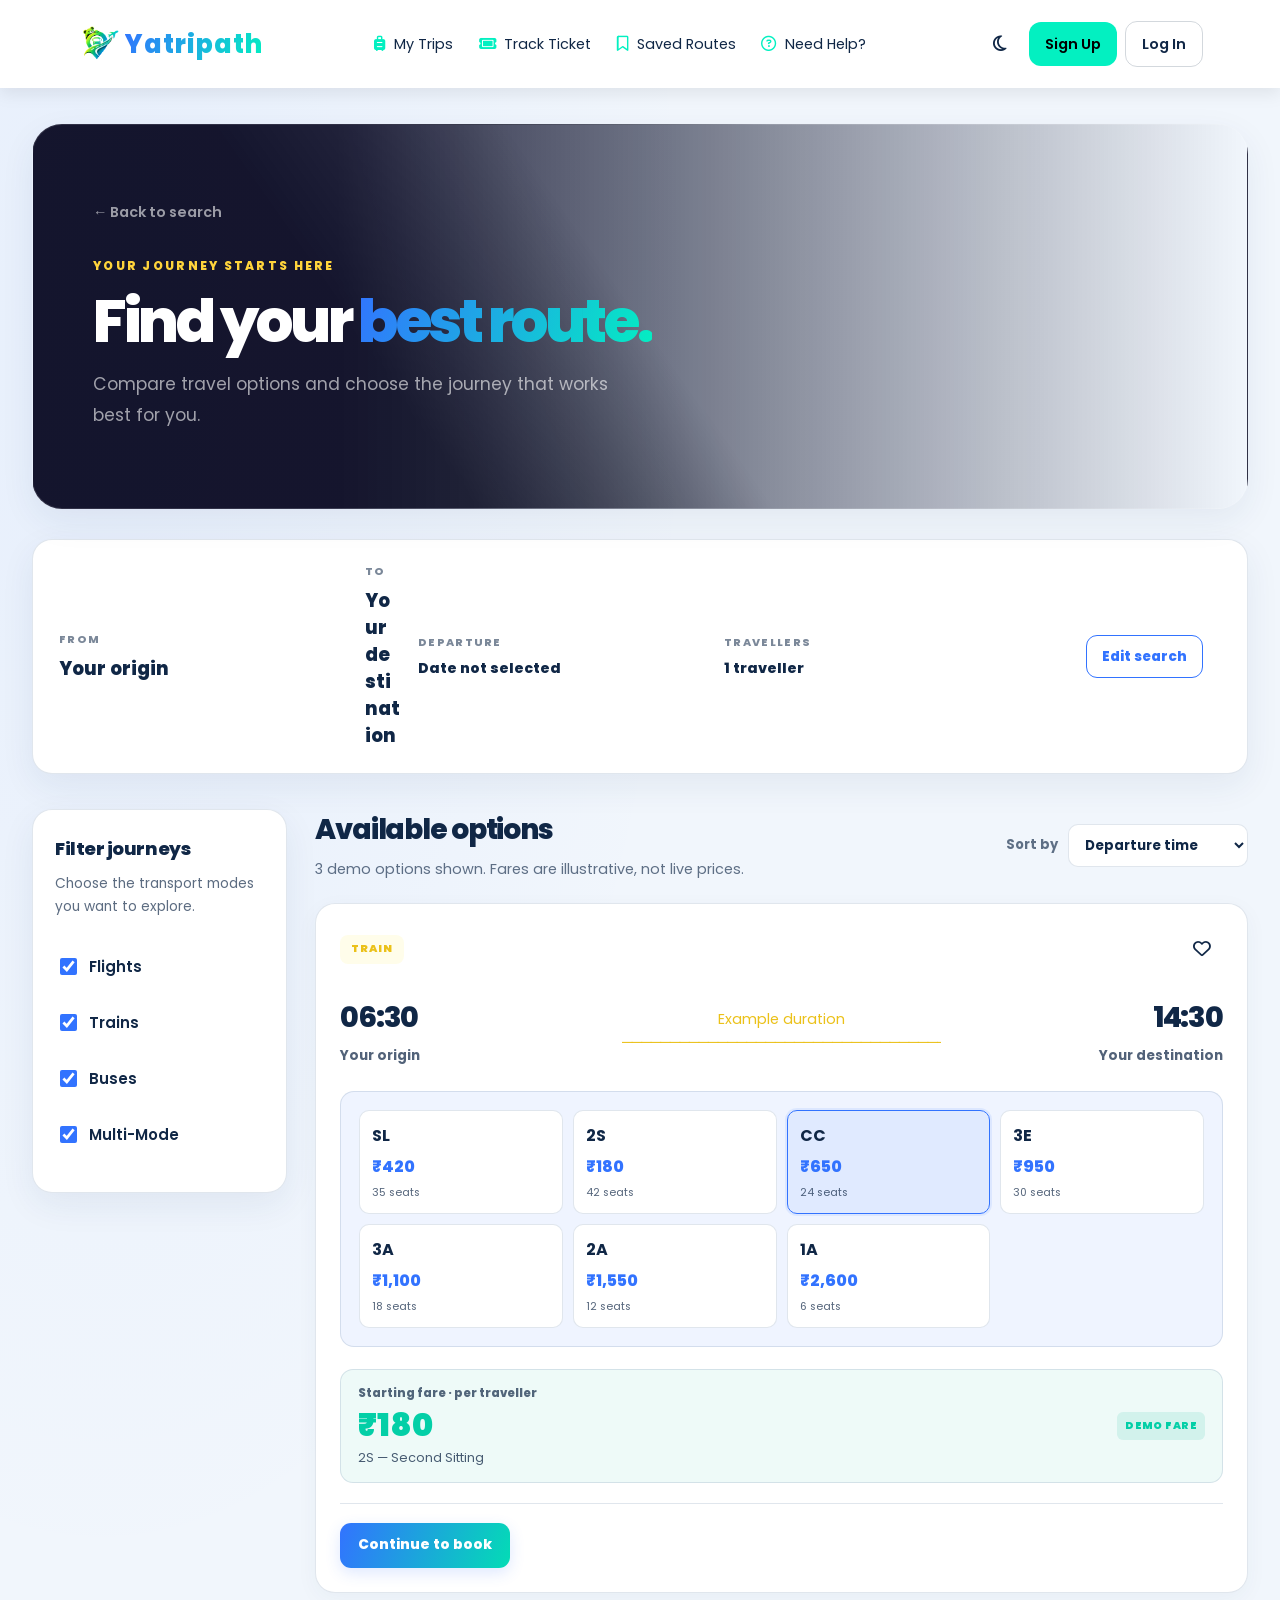
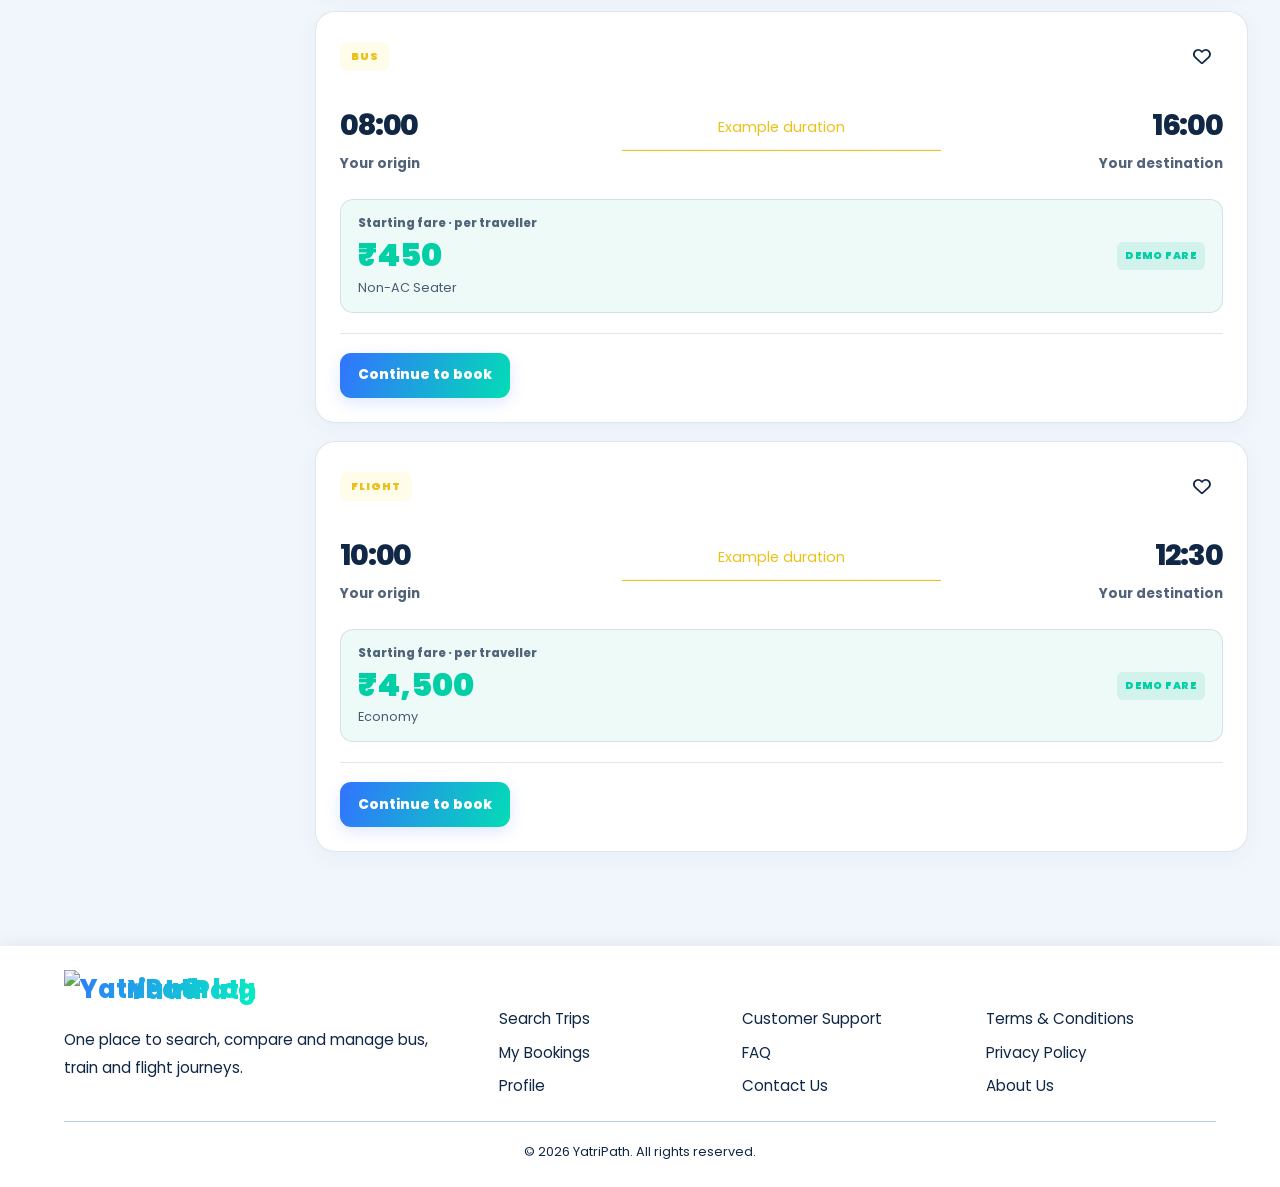
==== commit 47b0c6b8: "search update" ====
--- a/search.html
+++ b/search.html
@@ -116,8 +116,6 @@
                 <span>FROM</span>
                 <strong id="result-origin">—</strong>
             </div>
-
-            <div class="SUMMARY-ARROW" aria-hidden="true">→</div>
 
             <div class="SUMMARY-ITEM SUMMARY-TO">
                 <span>TO</span>
@@ -231,8 +229,8 @@
                         </div>
 
                         <div class="ROUTE-DURATION">
-                            <span>────────</span>
                             <small>Example duration</small>
+                            <span>───────────────────────────────────</span>
                         </div>
 
                         <div>
@@ -306,11 +304,16 @@
     </div>
 
 </div>
+                    <div class="CARD-FARE" aria-live="polite">
+                        <div class="CARD-FARE-INFO">
+                            <span class="CARD-FARE-LABEL">Selected class fare</span>
+                            <strong class="CARD-FARE-PRICE">—</strong>
+                            <small class="CARD-FARE-CLASS">Choose a travel class</small>
+                        </div>
+                        <span class="CARD-FARE-DEMO">DEMO FARE</span>
+                    </div>
 
                     <div class="JOURNEY-CARD-BOTTOM">
-                        <p class="JOURNEY-DISCLOSURE">
-                            live availability.
-                        </p>
 
                         <button
                             type="button"
@@ -346,8 +349,8 @@
                         </div>
 
                         <div class="ROUTE-DURATION">
-                            <span>────────</span>
                             <small>Example duration</small>
+                            <span>───────────────────────────────────────────</span>
                         </div>
 
                         <div>
@@ -358,10 +361,16 @@
                         </div>
                     </div>
 
+                    <div class="CARD-FARE" aria-live="polite">
+                        <div class="CARD-FARE-INFO">
+                            <span class="CARD-FARE-LABEL">Selected class fare</span>
+                            <strong class="CARD-FARE-PRICE">—</strong>
+                            <small class="CARD-FARE-CLASS">Choose a travel class</small>
+                        </div>
+                        <span class="CARD-FARE-DEMO">DEMO FARE</span>
+                    </div>
+
                     <div class="JOURNEY-CARD-BOTTOM">
-                        <p class="JOURNEY-DISCLOSURE">
-                            live availability.
-                        </p>
 
                         <button
                             type="button"
@@ -397,8 +406,9 @@
                         </div>
 
                         <div class="ROUTE-DURATION">
-                            <span>────────</span>
                             <small>Example duration</small>
+                            <span>───────────────────────────────────────────</span>
+                            
                         </div>
 
                         <div>
@@ -409,10 +419,16 @@
                         </div>
                     </div>
 
+                    <div class="CARD-FARE" aria-live="polite">
+                        <div class="CARD-FARE-INFO">
+                            <span class="CARD-FARE-LABEL">Selected class fare</span>
+                            <strong class="CARD-FARE-PRICE">—</strong>
+                            <small class="CARD-FARE-CLASS">Choose a travel class</small>
+                        </div>
+                        <span class="CARD-FARE-DEMO">DEMO FARE</span>
+                    </div>
+
                     <div class="JOURNEY-CARD-BOTTOM">
-                        <p class="JOURNEY-DISCLOSURE">
-                            live availability.
-                        </p>
 
                         <button
                             type="button"
--- a/search.css
+++ b/search.css
@@ -241,7 +241,7 @@
         minmax(110px, 0.8fr)
         auto;
 
-    grid-template-areas: "origin arrow destination date travellers edit";
+    grid-template-areas: "origin destination date travellers edit";
     align-items: center;
     gap: 18px;
 
@@ -258,19 +258,6 @@
     grid-area: origin;
 }
 
-.SUMMARY-ARROW {
-    display: grid;
-    width: 35px;
-    height: 35px;
-    place-items: center;
-    justify-self: center;
-
-    border: 1px solid var(--search-teal);
-    border-radius: 50%;
-    background: rgba(15, 179, 149, 0.156);
-    color: var(--search-teal);
-    font-weight: 1000;
-}
 
 .SUMMARY-TO {
     grid-area: destination;
@@ -321,18 +308,6 @@
     font-size: 0.88rem;
 }
 
-.SUMMARY-ARROW {
-    display: grid;
-    width: 35px;
-    height: 35px;
-    place-items: center;
-    border: 1px solid var(--search-teal);
-    border-radius: 50%;
-    background: rgba(15, 179, 149, 0.156);
-    color: var(--search-teal);
-    font-weight: 1000;
-    justify-self: left;
-}
 
 .EDIT-SEARCH-BTN {
     min-height: 43px;
@@ -515,11 +490,8 @@
     font-size: 0.68rem;
     font-weight: 850;
     letter-spacing: 0.09em;
-}
-
-.MODE-BADGE {
-    background: rgba(50, 115, 255, 0.10);
-    color: var(--search-accent);
+    background: rgba(255, 231, 50, 0.1);
+    color: var(--search-gold);
 }
 
 .JOURNEY-ROUTE {
@@ -561,23 +533,23 @@
     min-width: 0;
     flex-direction: column;
     align-items: center;
-    gap: 7px;
+    gap: 0px;
 }
 
 .ROUTE-DURATION > span {
     overflow: hidden;
     max-width: 100%;
-    color: var(--search-accent);
+    color: var(--search-gold);
     font-size: 0.95rem;
     letter-spacing: -0.08em;
     white-space: nowrap;
 }
 
 .ROUTE-DURATION small {
-    color: var(--text-color);
-    font-size: 0.7rem;
+    color: var(--search-gold);
+    font-size: 0.9rem;
     text-align: center;
-    opacity: 0.6;
+    opacity: 1;
 }
 
 .JOURNEY-CARD-BOTTOM {
@@ -595,13 +567,6 @@
     line-height: 1.6;
     opacity: 0.68;
     color: var(--search-gold);
-}
-
-.JOURNEY-DISCLOSURE {
-    margin-bottom: 0;
-    font-size: 0.76rem;
-    line-height: 1.6;
-    opacity: 0.62;
 }
 
 .BOOK-BTN {
@@ -618,7 +583,7 @@
         #3273ff,
         #03dcb5
     );
-    color: #071b2c;
+    color: #FFFFFF;
     font-size: 0.86rem;
     font-weight: 800;
     text-decoration: none;
@@ -697,19 +662,20 @@
     }
 
     .JOURNEY-SUMMARY {
-    grid-template-columns: minmax(0, 1fr) 35px minmax(0, 1fr);
+    grid-template-columns:
+        minmax(0, 1fr)
+        35px
+        minmax(0, 1fr)
+        minmax(0, 1fr)
+        auto;
+
     grid-template-areas:
-        "origin arrow destination"
-        "date travellers edit";
+        "origin destination destination destination"
+        "date date travellers travellers edit";
+
+    align-items: center;
     gap: 18px 14px;
 }
-
-
-    .JOURNEY-SUMMARY .SUMMARY-ITEM:nth-of-type(3),
-    .JOURNEY-SUMMARY .SUMMARY-ITEM:nth-of-type(4) {
-        padding-top: 15px;
-        border-top: 1px solid var(--search-border);
-    }
 
     .SUMMARY-DATE,
     .SUMMARY-TRAVELLERS {
@@ -722,10 +688,6 @@
         align-self: end;
     }
 
-    .EDIT-SEARCH-BTN {
-        justify-self: start;
-    }
-
     .RESULTS-LAYOUT {
         grid-template-columns: 220px minmax(0, 1fr);
         gap: 20px;
@@ -776,7 +738,7 @@
     .JOURNEY-SUMMARY {
     grid-template-columns: minmax(0, 1fr) 29px minmax(0, 1fr);
     grid-template-areas:
-        "origin arrow destination"
+        "origin destination"
         "date travellers travellers"
         "edit edit edit";
     gap: 16px 10px;
@@ -791,20 +753,15 @@
         border-top: 1px solid var(--search-border);
     }
 
-    .SUMMARY-ARROW {
-        width: 29px;
-        height: 29px;
-}
-
     .EDIT-SEARCH-BTN {
+        grid-area: edit;
+        justify-self: stretch;
+        align-self: stretch;
         grid-column: auto;
         width: 100%;
-}
-    .JOURNEY-SUMMARY .SUMMARY-ITEM:nth-of-type(3),
-    .JOURNEY-SUMMARY .SUMMARY-ITEM:nth-of-type(4) {
-        padding-top: 15px;
-        border-top: 1px solid var(--search-border);
-    }
+        min-width: 0;
+        margin: 0;
+    }   
 
     .SUMMARY-ITEM > span {
         font-size: 0.62rem;
@@ -906,6 +863,68 @@
         padding: 14px;
     }
 }
+
+
+/* ===== SELECTED CLASS FARE ===== */
+
+.CARD-FARE {
+    display: flex;
+    align-items: center;
+    justify-content: space-between;
+    gap: 14px;
+
+    margin: 0 0 20px;
+    padding: 15px 17px;
+
+    border: 1px solid var(--search-border);
+    border-radius: 13px;
+    background: rgba(15, 179, 149, 0.07);
+}
+
+.CARD-FARE-INFO {
+    display: flex;
+    flex-direction: column;
+    gap: 5px;
+    min-width: 0;
+}
+
+.CARD-FARE-LABEL {
+    font-size: 0.72rem;
+    font-weight: 750;
+    opacity: 0.7;
+}
+
+.CARD-FARE-PRICE {
+    color: var(--search-teal);
+    font-size: clamp(1.5rem, 3vw, 2rem);
+    font-weight: 900;
+    line-height: 1.15;
+    overflow-wrap: anywhere;
+}
+
+.CARD-FARE-CLASS {
+    font-size: 0.8rem;
+    opacity: 0.75;
+}
+
+.CARD-FARE-DEMO {
+    flex-shrink: 0;
+    padding: 6px 8px;
+    border-radius: 6px;
+    background: rgba(15, 179, 149, 0.12);
+    color: var(--search-teal);
+    font-size: 0.65rem;
+    font-weight: 850;
+    letter-spacing: 0.04em;
+}
+
+@media (max-width: 380px) {
+    .CARD-FARE {
+        align-items: flex-start;
+        flex-direction: column;
+    }
+}
+
 
 /* ---------- SMALL MOBILE ---------- */
 
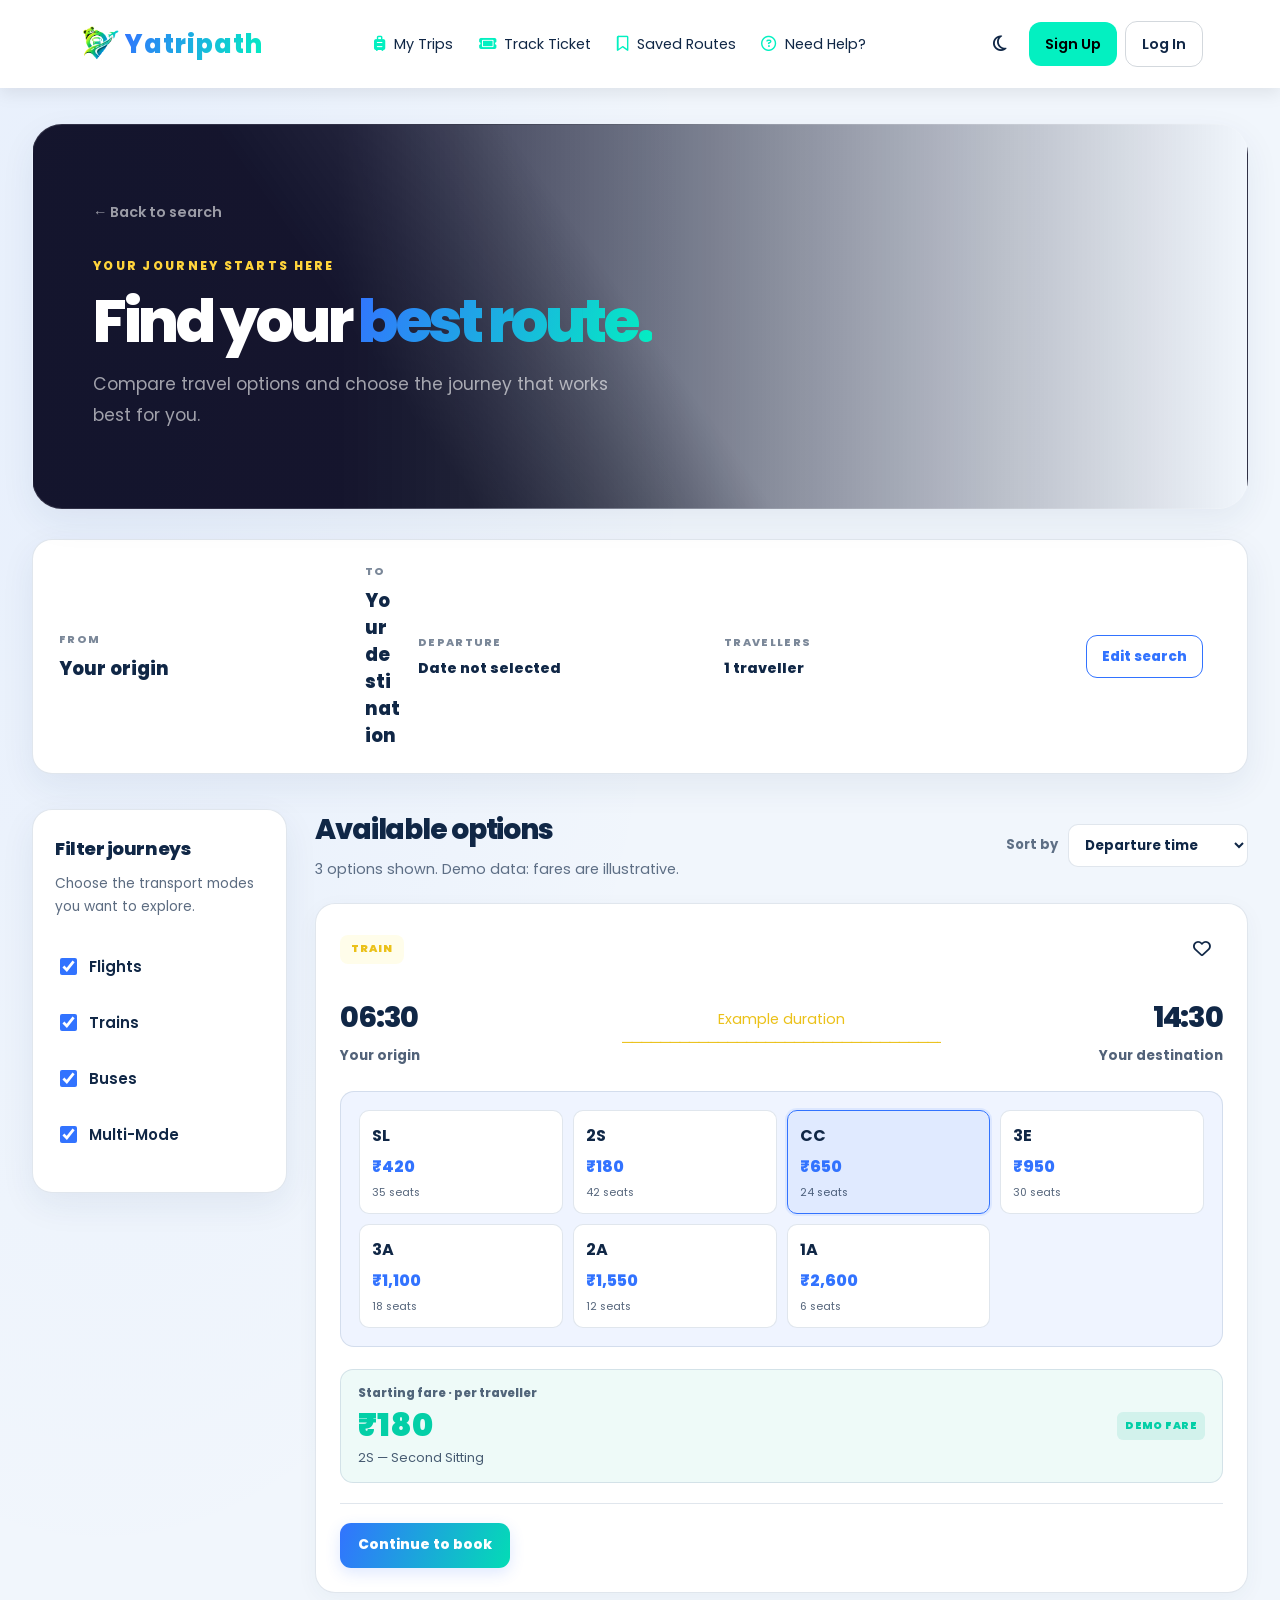
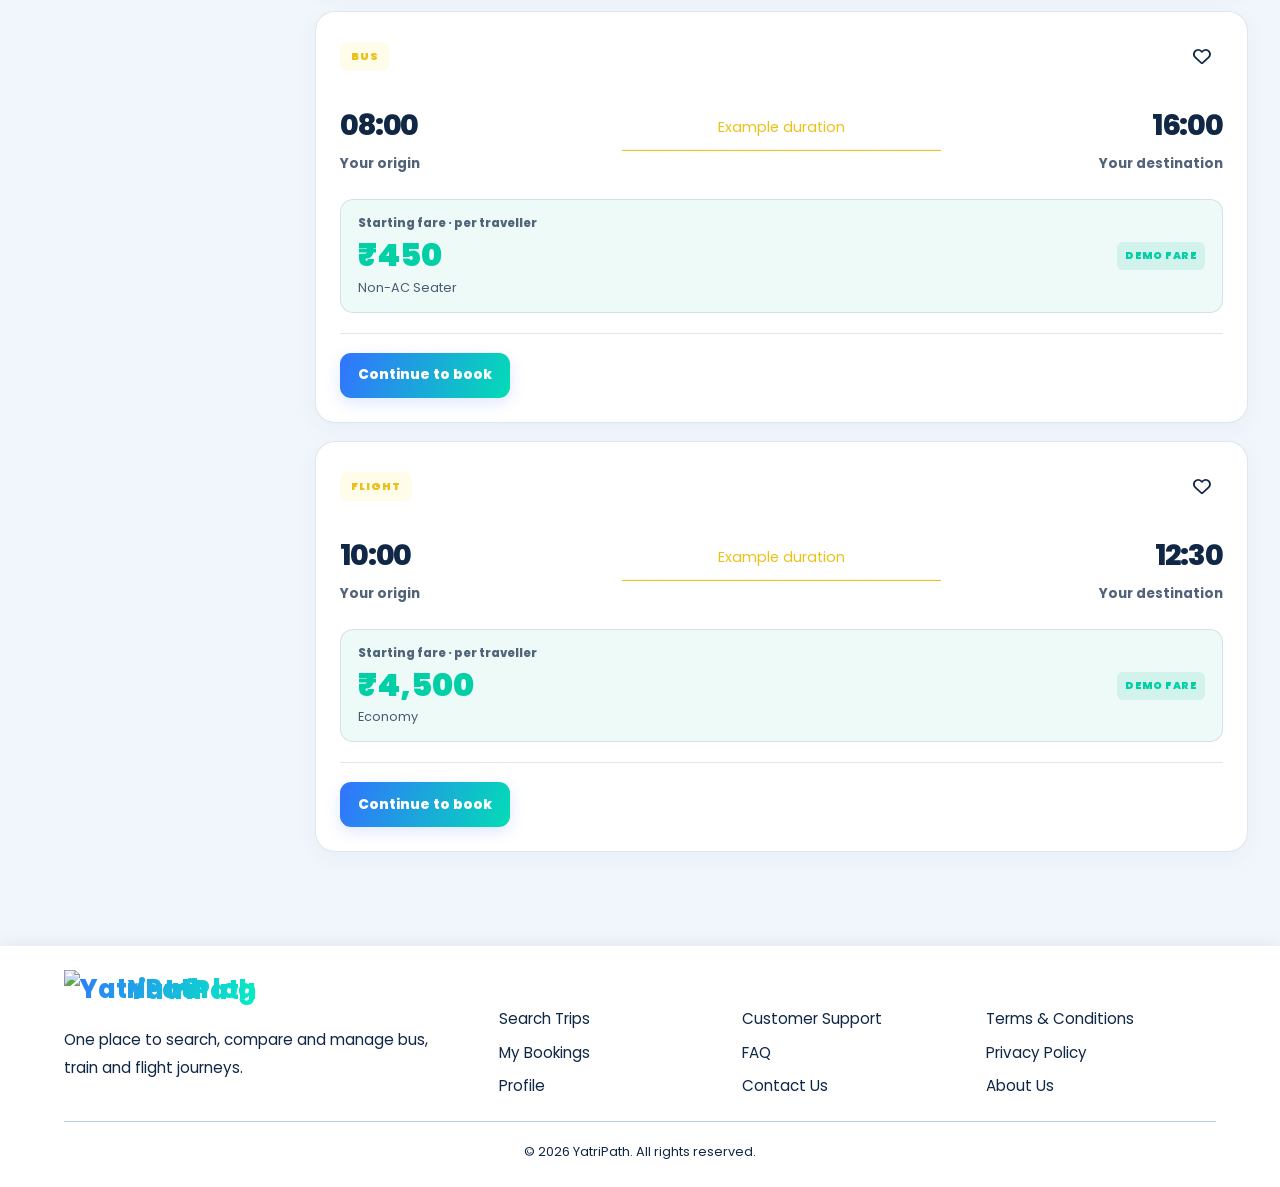
==== commit 44c75dc8: "Add JWT auth, routes tables, /search endpoint, seed script and live results" ====
--- a/search.html
+++ b/search.html
@@ -495,7 +495,7 @@
     </div>
 </footer>
 
-
-        <script src="search.js"></script>
+      <script src="api.js"></script>
+      <script src="search.js"></script>
     </body>
 </html>
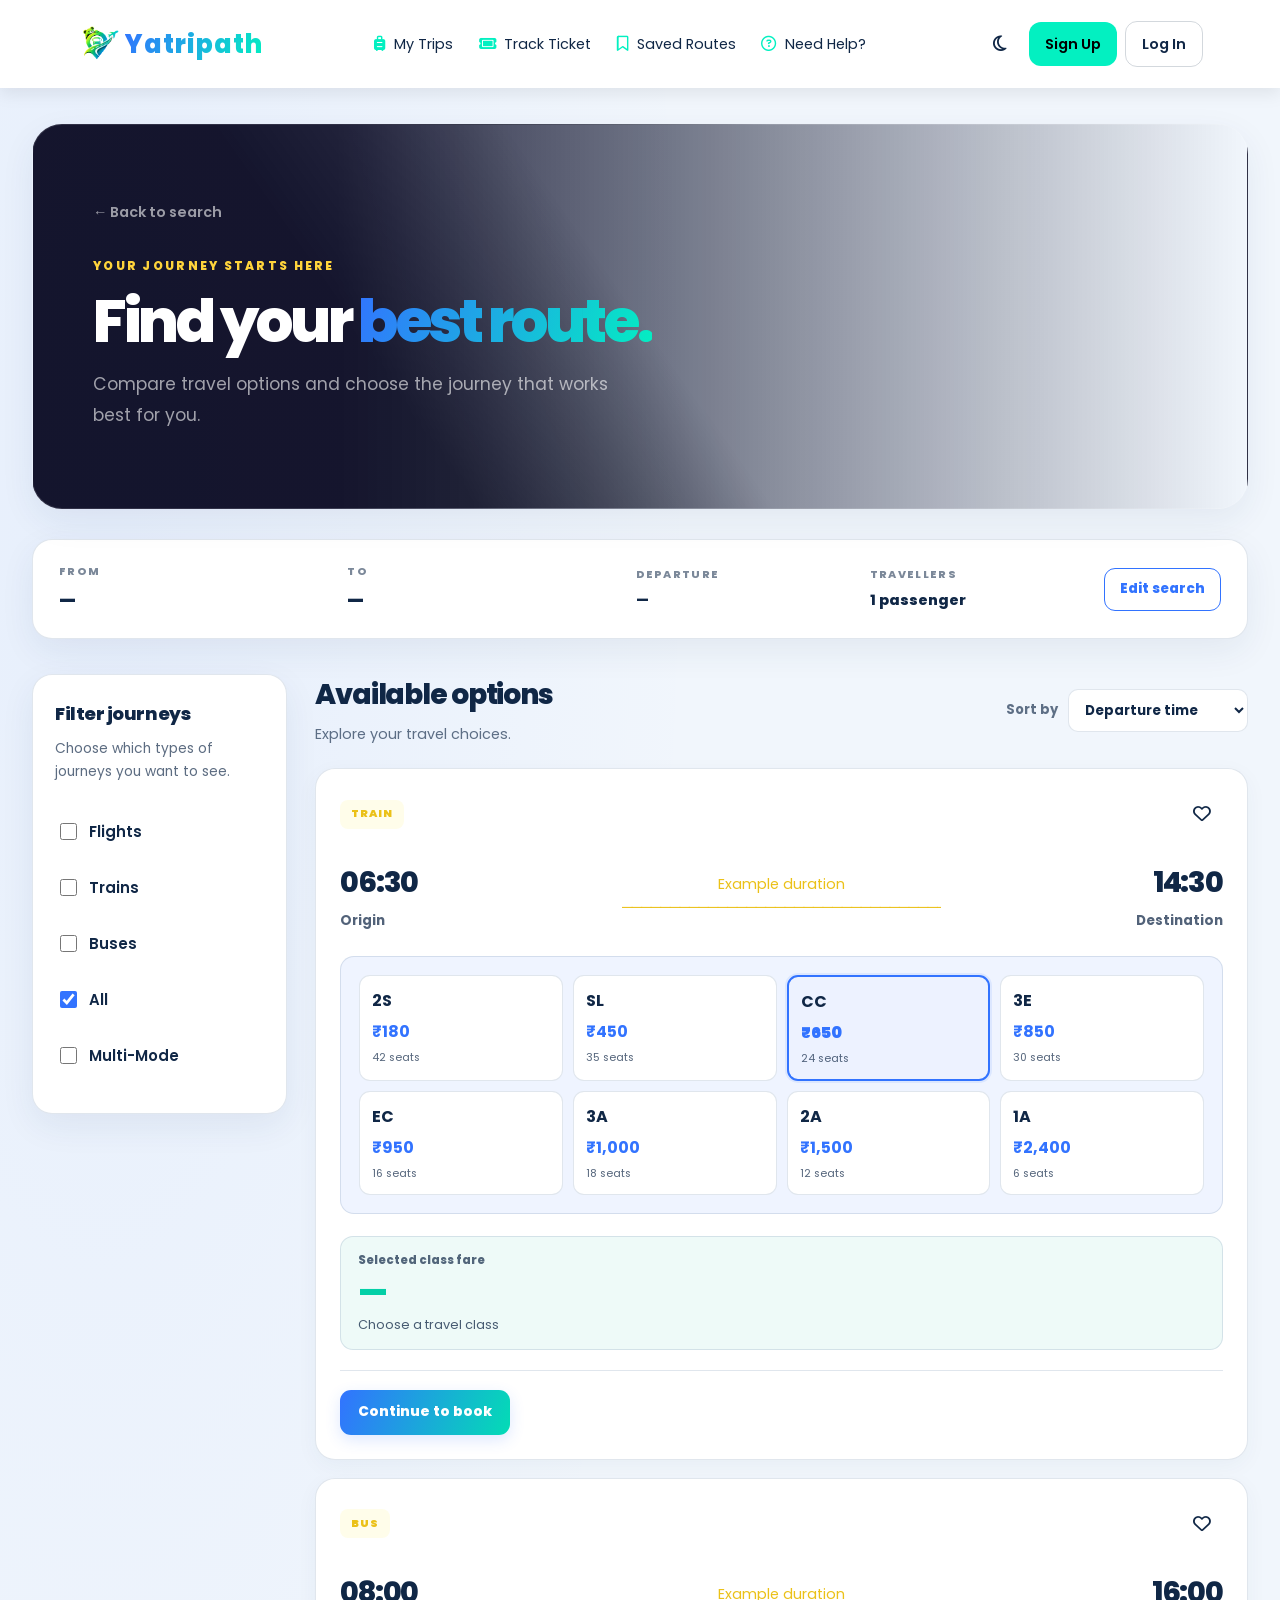
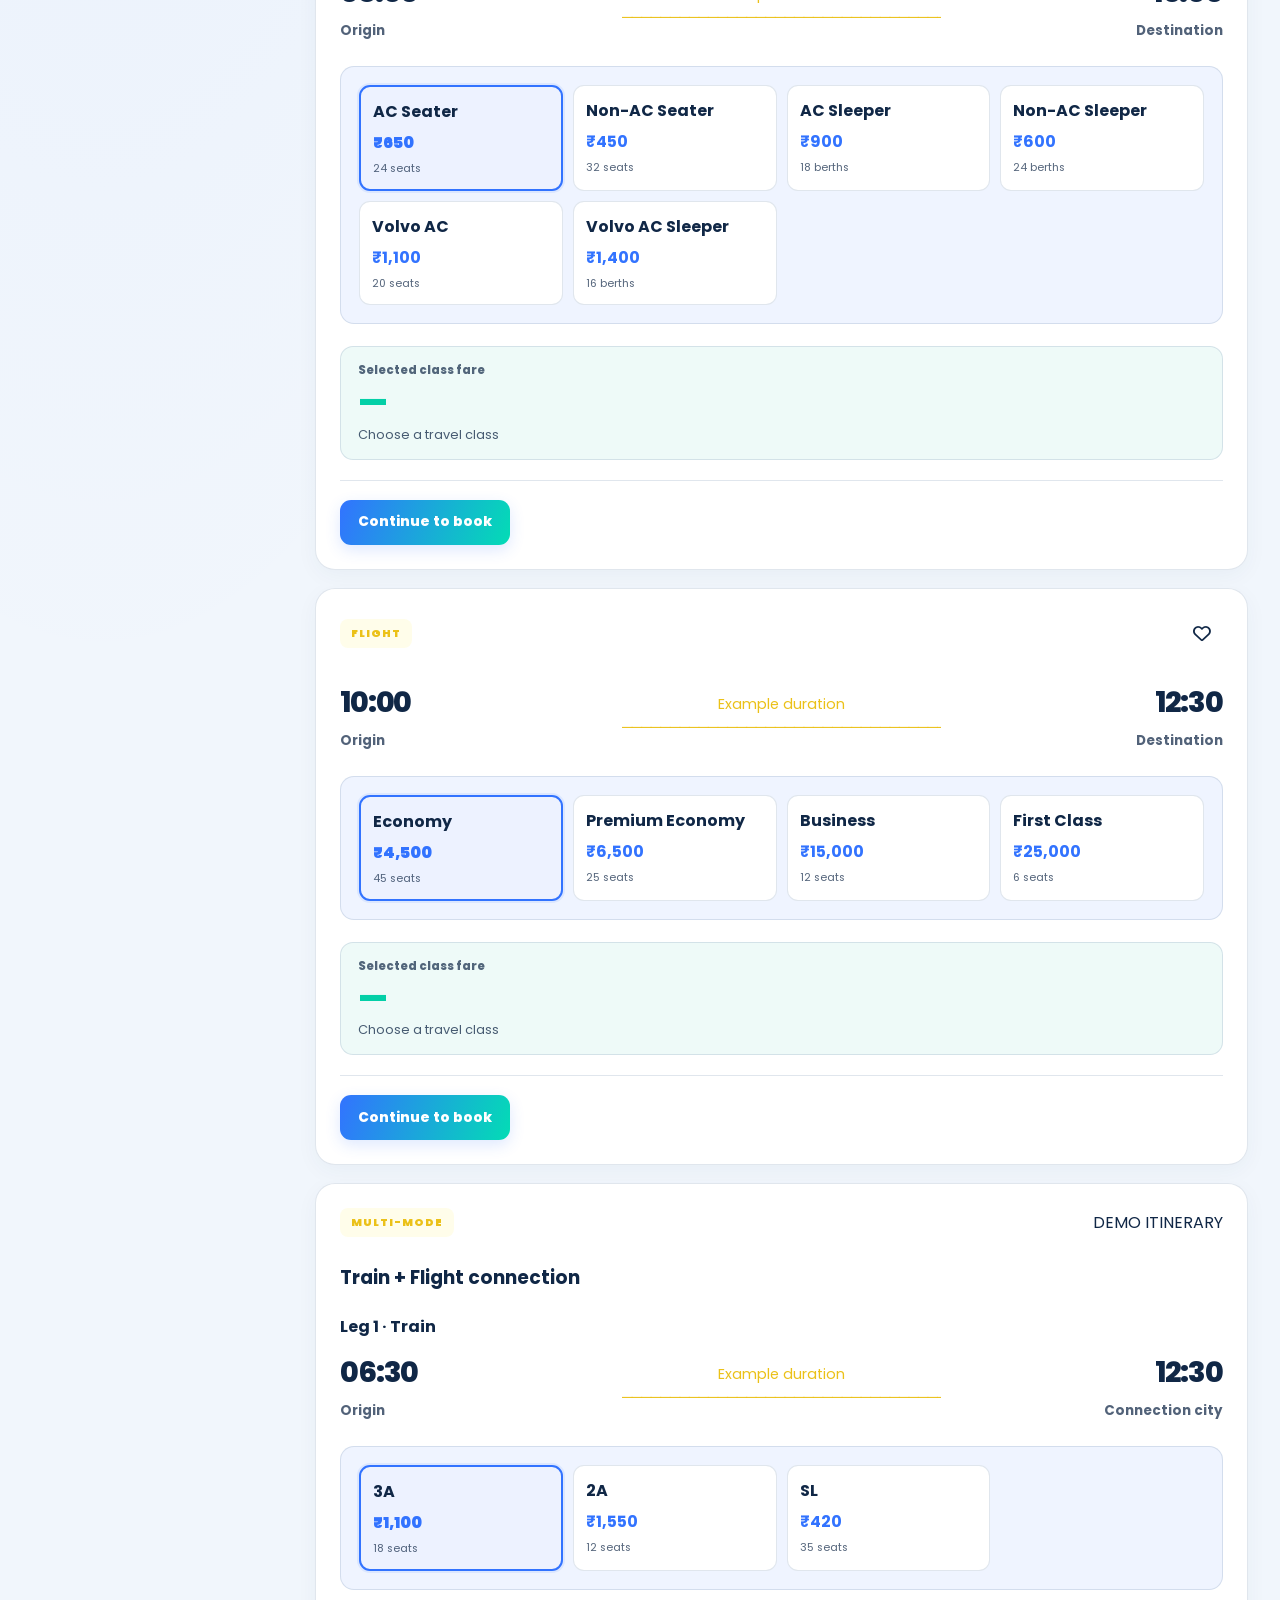
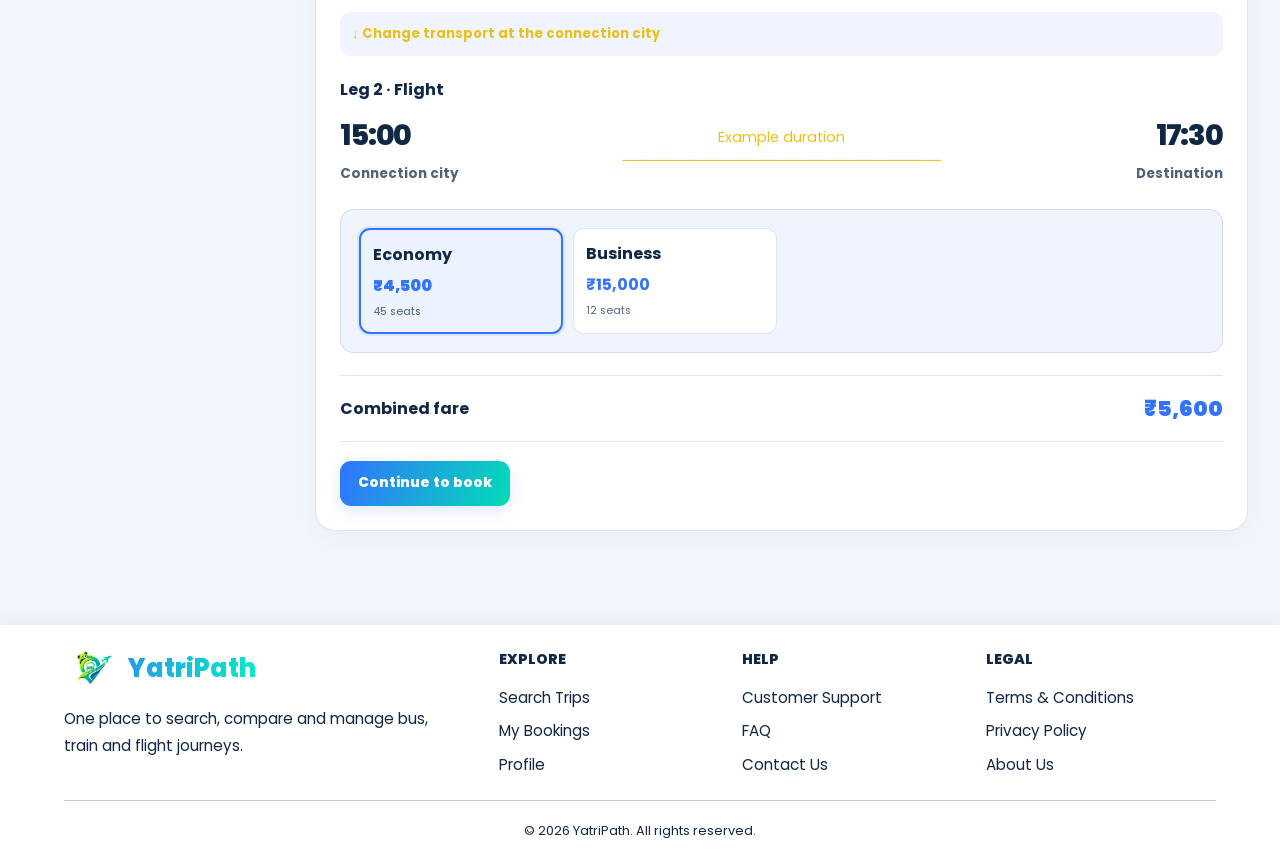
==== commit a57b875a: "multi-model feature added" ====
--- a/search.html
+++ b/search.html
@@ -22,7 +22,7 @@
                     <a href="#" class="LOGO" aria-label="Yatripath home">
                         <img src="Images/logo.png" alt="Yatripath">
                     </a>
-                    <a href="#" class="LOGO">Yatripath</a>
+                    <a href="index.html" class="LOGO">Yatripath</a>
                 </div>
 
     <button
@@ -145,38 +145,57 @@
         <section class="RESULTS-LAYOUT">
 
             <aside class="RESULTS-FILTERS">
-
-                <h2>Filter journeys</h2>
-
-                <p class="FILTER-HELP">
-                    Choose the transport modes you want to explore.
-                </p>
-
-                <label class="FILTER-OPTION">
-                    <input type="checkbox" name="transport-filter"
-                        data-filter-mode="flight" value="flight">
-                    <span>Flights</span>
-                </label>
-
-                <label class="FILTER-OPTION">
-                    <input type="checkbox" name="transport-filter"
-                        data-filter-mode="train" value="train">
-                <span>Trains</span>
-                </label>
-
-                <label class="FILTER-OPTION">
-                    <input type="checkbox" name="transport-filter"
-                        data-filter-mode="bus" value="bus">
-                    <span>Buses</span>
-                </label>
-
-                <label class="FILTER-OPTION">
-                    <input type="checkbox" name="transport-filter"
-                        data-filter-mode="all" value="all">
-                    <span>Multi-Mode</span>
-                </label>
-
-
+    <h2>Filter journeys</h2>
+
+    <p class="FILTER-HELP">
+        Choose which types of journeys you want to see.
+    </p>
+
+    <label class="FILTER-OPTION">
+        <input
+            type="checkbox"
+            name="transport-filter"
+            data-filter-mode="flight"
+            value="flight">
+        <span>Flights</span>
+    </label>
+
+    <label class="FILTER-OPTION">
+        <input
+            type="checkbox"
+            name="transport-filter"
+            data-filter-mode="train"
+            value="train">
+        <span>Trains</span>
+    </label>
+
+    <label class="FILTER-OPTION">
+        <input
+            type="checkbox"
+            name="transport-filter"
+            data-filter-mode="bus"
+            value="bus">
+        <span>Buses</span>
+    </label>
+
+    <label class="FILTER-OPTION">
+        <input
+            type="checkbox"
+            name="transport-filter"
+            data-filter-mode="all"
+            value="all"
+            checked>
+        <span>All</span>
+    </label>
+
+    <label class="FILTER-OPTION">
+        <input
+            type="checkbox"
+            name="transport-filter"
+            data-filter-mode="multimodal"
+            value="multimodal">
+        <span>Multi-Mode</span>
+    </label>
             </aside>
 
             <div class="RESULTS-CONTENT">
@@ -241,67 +260,65 @@
                         </div>
                     </div>
 
-                    <div class="TRAIN-CLASS-SECTION">
-
-    <div class="TRAIN-CLASS-GRID">
-
-        <button type="button" class="TRAIN-CLASS-OPTION"
-                data-class="SL" data-fare="420" data-seats="35"
-                aria-pressed="false">
-            <strong>SL</strong>
-            <span>₹420</span>
-            <small>35 seats</small>
-        </button>
-
-        <button type="button" class="TRAIN-CLASS-OPTION"
-                data-class="2S" data-fare="180" data-seats="42"
-                aria-pressed="false">
-            <strong>2S</strong>
-            <span>₹180</span>
-            <small>42 seats</small>
-        </button>
-
-        <button type="button" class="TRAIN-CLASS-OPTION is-selected"
-                data-class="CC" data-fare="650" data-seats="24"
-                aria-pressed="true">
-            <strong>CC</strong>
-            <span>₹650</span>
-            <small>24 seats</small>
-        </button>
-
-        <button type="button" class="TRAIN-CLASS-OPTION"
-                data-class="3E" data-fare="950" data-seats="30"
-                aria-pressed="false">
-            <strong>3E</strong>
-            <span>₹950</span>
-            <small>30 seats</small>
-        </button>
-
-        <button type="button" class="TRAIN-CLASS-OPTION"
-                data-class="3A" data-fare="1100" data-seats="18"
-                aria-pressed="false">
-            <strong>3A</strong>
-            <span>₹1,100</span>
-            <small>18 seats</small>
-        </button>
-
-        <button type="button" class="TRAIN-CLASS-OPTION"
-                data-class="2A" data-fare="1550" data-seats="12"
-                aria-pressed="false">
-            <strong>2A</strong>
-            <span>₹1,550</span>
-            <small>12 seats</small>
-        </button>
-
-        <button type="button" class="TRAIN-CLASS-OPTION"
-                data-class="1A" data-fare="2600" data-seats="6"
-                aria-pressed="false">
-            <strong>1A</strong>
-            <span>₹2,600</span>
-            <small>6 seats</small>
-        </button>
-
-    </div>
+                    <div class="TRAVEL-CLASS-SECTION">
+
+    <div class="TRAVEL-CLASS-GRID">
+    <button type="button" class="TRAVEL-CLASS-OPTION"
+            data-class="2S" data-fare="180" data-seats="42" aria-pressed="false">
+        <strong>2S</strong>
+        <span>₹180</span>
+        <small>42 seats</small>
+    </button>
+
+    <button type="button" class="TRAVEL-CLASS-OPTION"
+            data-class="SL" data-fare="450" data-seats="35" aria-pressed="false">
+        <strong>SL</strong>
+        <span>₹450</span>
+        <small>35 seats</small>
+    </button>
+
+    <button type="button" class="TRAVEL-CLASS-OPTION is-selected"
+            data-class="CC" data-fare="650" data-seats="24" aria-pressed="true">
+        <strong>CC</strong>
+        <span>₹650</span>
+        <small>24 seats</small>
+    </button>
+
+    <button type="button" class="TRAVEL-CLASS-OPTION"
+            data-class="3E" data-fare="850" data-seats="30" aria-pressed="false">
+        <strong>3E</strong>
+        <span>₹850</span>
+        <small>30 seats</small>
+    </button>
+
+    <button type="button" class="TRAVEL-CLASS-OPTION"
+            data-class="EC" data-fare="950" data-seats="16" aria-pressed="false">
+        <strong>EC</strong>
+        <span>₹950</span>
+        <small>16 seats</small>
+    </button>
+
+    <button type="button" class="TRAVEL-CLASS-OPTION"
+            data-class="3A" data-fare="1000" data-seats="18" aria-pressed="false">
+        <strong>3A</strong>
+        <span>₹1,000</span>
+        <small>18 seats</small>
+    </button>
+
+    <button type="button" class="TRAVEL-CLASS-OPTION"
+            data-class="2A" data-fare="1500" data-seats="12" aria-pressed="false">
+        <strong>2A</strong>
+        <span>₹1,500</span>
+        <small>12 seats</small>
+    </button>
+
+    <button type="button" class="TRAVEL-CLASS-OPTION"
+            data-class="1A" data-fare="2400" data-seats="6" aria-pressed="false">
+        <strong>1A</strong>
+        <span>₹2,400</span>
+        <small>6 seats</small>
+    </button>
+</div>
 
 </div>
                     <div class="CARD-FARE" aria-live="polite">
@@ -310,7 +327,6 @@
                             <strong class="CARD-FARE-PRICE">—</strong>
                             <small class="CARD-FARE-CLASS">Choose a travel class</small>
                         </div>
-                        <span class="CARD-FARE-DEMO">DEMO FARE</span>
                     </div>
 
                     <div class="JOURNEY-CARD-BOTTOM">
@@ -361,14 +377,67 @@
                         </div>
                     </div>
 
+                     <div class="TRAVEL-CLASS-SECTION" data-class-section data-leg-mode="bus">
+    <div class="TRAVEL-CLASS-GRID">
+
+        <button type="button" class="TRAVEL-CLASS-OPTION is-selected"
+                data-class="AC Seater" data-fare="650" data-seats="24"
+                aria-pressed="true">
+            <strong>AC Seater</strong>
+            <span>₹650</span>
+            <small>24 seats</small>
+        </button>
+
+        <button type="button" class="TRAVEL-CLASS-OPTION"
+                data-class="Non-AC Seater" data-fare="450" data-seats="32"
+                aria-pressed="false">
+            <strong>Non-AC Seater</strong>
+            <span>₹450</span>
+            <small>32 seats</small>
+        </button>
+
+        <button type="button" class="TRAVEL-CLASS-OPTION"
+                data-class="AC Sleeper" data-fare="900" data-seats="18"
+                aria-pressed="false">
+            <strong>AC Sleeper</strong>
+            <span>₹900</span>
+            <small>18 berths</small>
+        </button>
+
+        <button type="button" class="TRAVEL-CLASS-OPTION"
+                data-class="Non-AC Sleeper" data-fare="600" data-seats="24"
+                aria-pressed="false">
+            <strong>Non-AC Sleeper</strong>
+            <span>₹600</span>
+            <small>24 berths</small>
+        </button>
+
+        <button type="button" class="TRAVEL-CLASS-OPTION"
+                data-class="Volvo AC" data-fare="1100" data-seats="20"
+                aria-pressed="false">
+            <strong>Volvo AC</strong>
+            <span>₹1,100</span>
+            <small>20 seats</small>
+        </button>
+
+        <button type="button" class="TRAVEL-CLASS-OPTION"
+                data-class="Volvo AC Sleeper" data-fare="1400" data-seats="16"
+                aria-pressed="false">
+            <strong>Volvo AC Sleeper</strong>
+            <span>₹1,400</span>
+            <small>16 berths</small>
+        </button>
+
+    </div>
+                    </div>
+
                     <div class="CARD-FARE" aria-live="polite">
                         <div class="CARD-FARE-INFO">
                             <span class="CARD-FARE-LABEL">Selected class fare</span>
                             <strong class="CARD-FARE-PRICE">—</strong>
                             <small class="CARD-FARE-CLASS">Choose a travel class</small>
-                        </div>
-                        <span class="CARD-FARE-DEMO">DEMO FARE</span>
-                    </div>
+                    </div>
+                </div>
 
                     <div class="JOURNEY-CARD-BOTTOM">
 
@@ -419,13 +488,50 @@
                         </div>
                     </div>
 
+                    <div class="TRAVEL-CLASS-SECTION" data-class-section data-leg-mode="flight">
+    <div class="TRAVEL-CLASS-GRID">
+
+        <button type="button" class="TRAVEL-CLASS-OPTION is-selected"
+                data-class="Economy" data-fare="4500" data-seats="45"
+                aria-pressed="true">
+            <strong>Economy</strong>
+            <span>₹4,500</span>
+            <small>45 seats</small>
+        </button>
+
+        <button type="button" class="TRAVEL-CLASS-OPTION"
+                data-class="Premium Economy" data-fare="6500" data-seats="25"
+                aria-pressed="false">
+            <strong>Premium Economy</strong>
+            <span>₹6,500</span>
+            <small>25 seats</small>
+        </button>
+
+        <button type="button" class="TRAVEL-CLASS-OPTION"
+                data-class="Business" data-fare="15000" data-seats="12"
+                aria-pressed="false">
+            <strong>Business</strong>
+            <span>₹15,000</span>
+            <small>12 seats</small>
+        </button>
+
+        <button type="button" class="TRAVEL-CLASS-OPTION"
+                data-class="First Class" data-fare="25000" data-seats="6"
+                aria-pressed="false">
+            <strong>First Class</strong>
+            <span>₹25,000</span>
+            <small>6 seats</small>
+        </button>
+
+    </div>
+                    </div>
+
                     <div class="CARD-FARE" aria-live="polite">
                         <div class="CARD-FARE-INFO">
                             <span class="CARD-FARE-LABEL">Selected class fare</span>
                             <strong class="CARD-FARE-PRICE">—</strong>
                             <small class="CARD-FARE-CLASS">Choose a travel class</small>
                         </div>
-                        <span class="CARD-FARE-DEMO">DEMO FARE</span>
                     </div>
 
                     <div class="JOURNEY-CARD-BOTTOM">
@@ -440,6 +546,130 @@
 
                 </article>
 
+                <!-- MULTI-MODE DEMO ITINERARY -->
+                <article class="JOURNEY-CARD"
+         data-mode="multimodal"
+         data-modes="train,flight"
+         data-itinerary="demo-train-flight">
+
+    <div class="JOURNEY-CARD-TOP">
+        <span class="MODE-BADGE">MULTI-MODE</span>
+        <span class="DEMO-BADGE">DEMO ITINERARY</span>
+    </div>
+
+    <h3>Train + Flight connection</h3>
+
+    <!-- LEG 1: TRAIN -->
+    <section class="ITINERARY-LEG" data-leg-mode="train">
+        <h4>Leg 1 · Train</h4>
+
+        <div class="JOURNEY-ROUTE">
+            <div>
+                <strong>06:30</strong>
+                <span class="ROUTE-CITY" data-route-origin>Origin</span>
+            </div>
+
+            <div class="ROUTE-DURATION">
+                <small>Example duration</small>
+                            <span>───────────────────────────────────────────</span>
+            </div>
+
+            <div>
+                <strong>12:30</strong>
+                <span class="ROUTE-CITY">Connection city</span>
+            </div>
+        </div>
+
+        <div class="TRAVEL-CLASS-SECTION" data-class-section>
+            <div class="TRAVEL-CLASS-GRID">
+                <button type="button" class="TRAVEL-CLASS-OPTION is-selected"
+                        data-class="3A" data-fare="1100" data-seats="18"
+                        aria-pressed="true">
+                    <strong>3A</strong>
+                    <span>₹1,100</span>
+                    <small>18 seats</small>
+                </button>
+
+                <button type="button" class="TRAVEL-CLASS-OPTION"
+                        data-class="2A" data-fare="1550" data-seats="12"
+                        aria-pressed="false">
+                    <strong>2A</strong>
+                    <span>₹1,550</span>
+                    <small>12 seats</small>
+                </button>
+
+                <button type="button" class="TRAVEL-CLASS-OPTION"
+                        data-class="SL" data-fare="420" data-seats="35"
+                        aria-pressed="false">
+                    <strong>SL</strong>
+                    <span>₹420</span>
+                    <small>35 seats</small>
+                </button>
+            </div>
+        </div>
+    </section>
+
+    <p class="ITINERARY-TRANSFER">
+        <span aria-hidden="true">↓</span>
+        Change transport at the connection city
+    </p>
+
+    <!-- LEG 2: FLIGHT -->
+    <section class="ITINERARY-LEG" data-leg-mode="flight">
+        <h4>Leg 2 · Flight</h4>
+
+        <div class="JOURNEY-ROUTE">
+            <div>
+                <strong>15:00</strong>
+                <span class="ROUTE-CITY">Connection city</span>
+            </div>
+
+            <div class="ROUTE-DURATION">
+                <small>Example duration</small>
+                            <span>───────────────────────────────────────────</span>
+                
+            </div>
+
+            <div>
+                <strong>17:30</strong>
+                <span class="ROUTE-CITY" data-route-destination>Destination</span>
+            </div>
+        </div>
+
+        <div class="TRAVEL-CLASS-SECTION" data-class-section>
+            <div class="TRAVEL-CLASS-GRID">
+                <button type="button" class="TRAVEL-CLASS-OPTION is-selected"
+                        data-class="Economy" data-fare="4500" data-seats="45"
+                        aria-pressed="true">
+                    <strong>Economy</strong>
+                    <span>₹4,500</span>
+                    <small>45 seats</small>
+                </button>
+
+                <button type="button" class="TRAVEL-CLASS-OPTION"
+                        data-class="Business" data-fare="15000" data-seats="12"
+                        aria-pressed="false">
+                    <strong>Business</strong>
+                    <span>₹15,000</span>
+                    <small>12 seats</small>
+                </button>
+            </div>
+        </div>
+    </section>
+
+    <div class="ITINERARY-TOTAL">
+        <span>Combined fare</span>
+        <strong data-itinerary-total>₹5,600</strong>
+    </div>
+
+    <div class="JOURNEY-CARD-BOTTOM">
+
+        <button type="button" class="BOOK-BTN" data-book-mode="multimodal">
+            Continue to book
+        </button>
+    </div>
+                </article>
+
             </div>
 
         </section>
@@ -454,7 +684,7 @@
         <div class="FOOTER-BRAND">
             <a href="index.html" class="FOOTER-LOGO">
                 <!-- Use the same logo image path as your navbar -->
-                <img src="images/logo.png" alt="YatriPath logo">
+                <img src="Images/logo.png" alt="YatriPath logo">
                 <span>Yatri<span class="FOOTER-LOGO-ACCENT">Path</span></span>
             </a>
 
--- a/style.css
+++ b/style.css
@@ -299,15 +299,16 @@
 ========================================= */
 
 .HERO {
-    padding: clamp(2rem, 4vw, 3.5rem) 5% 3rem;
+    background-color: var(--background-color);
+    padding: clamp(2rem, 4vw, 3rem) 5%;
     overflow: hidden;
-    background-color: var(--background-color);
 }
 
 .HERO-CONTENT {
-    max-width: 60rem;
-    margin: 0 auto clamp(1.5rem, 3vw, 2.5rem);
-    text-align: center;
+    width: 100%;
+    max-width: 100%;
+    margin: 0;
+    text-align: left;
 }
 
 .HERO-TAGLINE {
@@ -694,7 +695,7 @@
     border-radius: 0.75rem;
 
     background: var(--primary-color);
-    color: #ffffff;
+    color: #07172a;
 
     font-family: inherit;
     font-size: 1rem;
@@ -710,7 +711,7 @@
 
 .SEARCH-BTN:hover {
     background: var(--highlight-color);
-    color: #07172a;
+    color: #ffffff;
     transform: translateY(-0.1rem);
 }
 
@@ -794,8 +795,8 @@
     }
 
     .LOGO img{
-        width: 11rem;
-        height: 3rem;
+        width: 2.5rem;
+        height: 2.5rem;
     }
 
     /* Closed by default */
@@ -927,7 +928,6 @@
 
     .SWAP-BTN {
         width: 1.8rem;
-        top: 1.55rem;
     }
 
     /* Supporting note */
@@ -948,7 +948,7 @@
     }
 
     .SEARCH-FORM {
-        column-gap: 1.25rem;
+        column-gap: 0.35rem;
         row-gap: 0.5rem;
     }
 
@@ -971,7 +971,6 @@
     }
 
     .SWAP-BTN {
-        top: 2.2rem;
         width: 1.5rem;
     }
 }
@@ -1324,10 +1323,6 @@
 
 /* ===== HERO TWO-COLUMN LAYOUT ===== */
 
-.HERO {
-    padding: clamp(2rem, 4vw, 3rem) 5%;
-    overflow: hidden;
-}
 
 .HERO-LAYOUT {
     display: grid;
@@ -1342,13 +1337,6 @@
 /* Left column */
 .HERO-BOX {
     min-width: 0;
-}
-
-.HERO-CONTENT {
-    width: 100%;
-    max-width: 100%;
-    margin: 0;
-    text-align: left;
 }
 
 /* Right column */
@@ -1619,7 +1607,6 @@
 
 .AUTH-CARD {
     min-width: 0;
-    padding-top: 1rem;
     align-self: center;
     width: 100%;
     max-width: none;
@@ -2072,7 +2059,7 @@
     padding: 1.5rem 5% 1.5rem;
     background: var(--tertiary-color);
     color: var(--text-color);
-    box-shadow: 0 0.5rem 1.5rem rgba(10, 4, 58, 0.153);;
+    box-shadow: 0 0.5rem 1.5rem rgba(10, 4, 58, 0.153);
 }
 
 .FOOTER-MAIN {
@@ -2101,7 +2088,7 @@
     );
     background-clip: text;
     -webkit-background-clip: text;
-    color: transparent;;
+    color: transparent;
     font-size: clamp(1.5rem, 2vw, 2rem);
     font-weight: 800;
     text-decoration: none;
@@ -2132,7 +2119,7 @@
 
 .FOOTER-COLUMN h3 {
     margin: 0 0 0.35rem;
-    color: #ffffff;
+    color: var(--text-color);
     font-size: 0.9rem;
     font-weight: 750;
 }
@@ -2165,7 +2152,7 @@
     line-height : 1.6;
 }
 
-/* Responsive footer */
+
 
 /* Responsive footer */
 
--- a/search.css
+++ b/search.css
@@ -235,7 +235,6 @@
     display: grid;
     grid-template-columns:
         minmax(0, 1fr)
-        35px
         minmax(0, 1fr)
         minmax(110px, 0.8fr)
         minmax(110px, 0.8fr)
@@ -664,24 +663,17 @@
     .JOURNEY-SUMMARY {
     grid-template-columns:
         minmax(0, 1fr)
-        35px
         minmax(0, 1fr)
         minmax(0, 1fr)
         auto;
-
     grid-template-areas:
-        "origin destination destination destination"
-        "date date travellers travellers edit";
-
+        "origin destination "
+        "date travellers "
+        "edit";
     align-items: center;
     gap: 18px 14px;
 }
 
-    .SUMMARY-DATE,
-    .SUMMARY-TRAVELLERS {
-        padding-top: 15px;
-        border-top: 1px solid var(--search-border);
-    }
 
     .EDIT-SEARCH-BTN {
         justify-self: end;
@@ -736,22 +728,22 @@
     }
 
     .JOURNEY-SUMMARY {
-    grid-template-columns: minmax(0, 1fr) 29px minmax(0, 1fr);
+    grid-template-columns: minmax(0, 1fr) minmax(0, 1fr);
     grid-template-areas:
         "origin destination"
-        "date travellers travellers"
-        "edit edit edit";
+        "date travellers"
+        "edit edit";
     gap: 16px 10px;
     margin-bottom: 25px;
     padding: 20px 16px;
     border-radius: 17px;
 }
-
-    .SUMMARY-DATE,
+.SUMMARY-DATE,
     .SUMMARY-TRAVELLERS {
         padding-top: 15px;
         border-top: 1px solid var(--search-border);
     }
+    
 
     .EDIT-SEARCH-BTN {
         grid-area: edit;
@@ -905,17 +897,6 @@
 .CARD-FARE-CLASS {
     font-size: 0.8rem;
     opacity: 0.75;
-}
-
-.CARD-FARE-DEMO {
-    flex-shrink: 0;
-    padding: 6px 8px;
-    border-radius: 6px;
-    background: rgba(15, 179, 149, 0.12);
-    color: var(--search-teal);
-    font-size: 0.65rem;
-    font-weight: 850;
-    letter-spacing: 0.04em;
 }
 
 @media (max-width: 380px) {
@@ -1003,11 +984,13 @@
 
 /* Tooltip ABOVE the favourite icon */
 
+/* Anchor favourite tooltip to the right so it stays inside the card */
 .FAVOURITE-BTN::after {
     content: attr(title);
     position: absolute;
     bottom: calc(100% + 9px);
-    left: 50%;
+    right: 0;
+    left: auto;
     z-index: 20;
     width: max-content;
     max-width: 180px;
@@ -1022,7 +1005,7 @@
     opacity: 0;
     visibility: hidden;
     pointer-events: none;
-    transform: translate(-50%, 4px);
+    transform: translateY(4px);
     transition: opacity 0.15s ease, transform 0.15s ease;
 }
 
@@ -1030,12 +1013,12 @@
 .FAVOURITE-BTN:focus-visible::after {
     opacity: 1;
     visibility: visible;
-    transform: translate(-50%, 0);
+    transform: translateY(0);
 }
 
 /* TRAIN CLASS OPTIONS */
 
-.TRAIN-CLASS-SECTION {
+.TRAVEL-CLASS-SECTION {
     margin: 8px 0 22px;
     padding: 18px;
     border: 1px solid var(--search-border);
@@ -1048,13 +1031,13 @@
 }
 
 
-.TRAIN-CLASS-GRID {
+.TRAVEL-CLASS-GRID {
     display: grid;
     grid-template-columns: repeat(4, minmax(0, 1fr));
     gap: 10px;
 }
 
-.TRAIN-CLASS-OPTION {
+.TRAVEL-CLASS-OPTION {
     display: flex;
     min-width: 0;
     flex-direction: column;
@@ -1069,27 +1052,27 @@
     cursor: pointer;
 }
 
-.TRAIN-CLASS-OPTION strong {
+.TRAVEL-CLASS-OPTION strong {
     font-size: 1rem;
 }
 
-.TRAIN-CLASS-OPTION span {
+.TRAVEL-CLASS-OPTION span {
     font-weight: 800;
     color: var(--search-accent);
 }
 
-.TRAIN-CLASS-OPTION small {
+.TRAVEL-CLASS-OPTION small {
     font-size: 0.68rem;
     opacity: 0.7;
 }
 
-.TRAIN-CLASS-OPTION:hover,
-.TRAIN-CLASS-OPTION.is-selected {
+.TRAVEL-CLASS-OPTION:hover,
+.TRAVEL-CLASS-OPTION.is-selected {
     border-color: var(--search-accent);
     box-shadow: 0 0 0 2px rgba(50, 115, 255, 0.10);
 }
 
-.TRAIN-CLASS-OPTION.is-selected {
+.TRAVEL-CLASS-OPTION.is-selected {
     background: rgba(50, 115, 255, 0.08);
 }
 
@@ -1100,11 +1083,122 @@
 }
 
 @media (max-width: 700px) {
-    .TRAIN-CLASS-GRID {
+    .TRAVEL-CLASS-GRID {
         grid-template-columns: repeat(2, minmax(0, 1fr));
     }
 
-    .TRAIN-CLASS-SECTION {
+    .TRAVEL-CLASS-SECTION {
         padding: 13px;
     }
-}+}
+
+/* UNIVERSAL TRAVEL CLASS OPTIONS */
+
+.TRAVEL-CLASS-SECTION {
+    margin: 8px 0 22px;
+    padding: 18px;
+    border: 1px solid var(--search-border);
+    border-radius: 14px;
+    background: color-mix(
+        in srgb,
+        var(--tertiary-color) 92%,
+        var(--search-accent) 8%
+    );
+}
+
+.TRAVEL-CLASS-GRID {
+    display: grid;
+    grid-template-columns: repeat(4, minmax(0, 1fr));
+    gap: 10px;
+}
+
+.TRAVEL-CLASS-OPTION {
+    display: flex;
+    flex-direction: column;
+    align-items: flex-start;
+    gap: 6px;
+    min-width: 0;
+    padding: 12px;
+    border: 1px solid var(--search-border);
+    border-radius: 11px;
+    background: var(--tertiary-color);
+    color: var(--text-color);
+    text-align: left;
+}
+
+.TRAVEL-CLASS-OPTION strong,
+.TRAVEL-CLASS-OPTION span,
+.TRAVEL-CLASS-OPTION small {
+    overflow-wrap: anywhere;
+}
+
+.TRAVEL-CLASS-OPTION span {
+    font-weight: 700;
+}
+
+.TRAVEL-CLASS-OPTION small {
+    color: var(--text-color);
+    opacity: 0.7;
+}
+
+.TRAVEL-CLASS-OPTION.is-selected {
+    border: 2px solid var(--search-accent);
+    background: color-mix(
+        in srgb,
+        var(--search-accent) 9%,
+        var(--tertiary-color)
+    );
+}
+
+.TRAVEL-CLASS-OPTION.is-selected span {
+    font-weight: 900;
+}
+
+.ITINERARY-LEG {
+    margin-top: 18px;
+}
+
+.ITINERARY-LEG h4 {
+    margin-bottom: 12px;
+}
+
+.ITINERARY-TRANSFER {
+    margin: 10px 0;
+    padding: 12px;
+    border-radius: 10px;
+    background: color-mix(
+        in srgb,
+        var(--search-accent) 8%,
+        var(--tertiary-color)
+    );
+    color: var(--search-gold);
+    font-size: 0.82rem;
+    font-weight: 700;
+}
+
+.ITINERARY-TOTAL {
+    display: flex;
+    justify-content: space-between;
+    align-items: center;
+    gap: 16px;
+    padding: 16px 0;
+    border-top: 1px solid var(--search-border);
+    font-weight: 700;
+}
+
+.ITINERARY-TOTAL strong {
+    font-size: 1.35rem;
+    font-weight: 900;
+    color: var(--search-accent);
+}
+
+@media (max-width: 700px) {
+    .TRAVEL-CLASS-GRID {
+        grid-template-columns: repeat(2, minmax(0, 1fr));
+    }
+
+    .TRAVEL-CLASS-SECTION {
+        padding: 12px;
+    }
+}
+
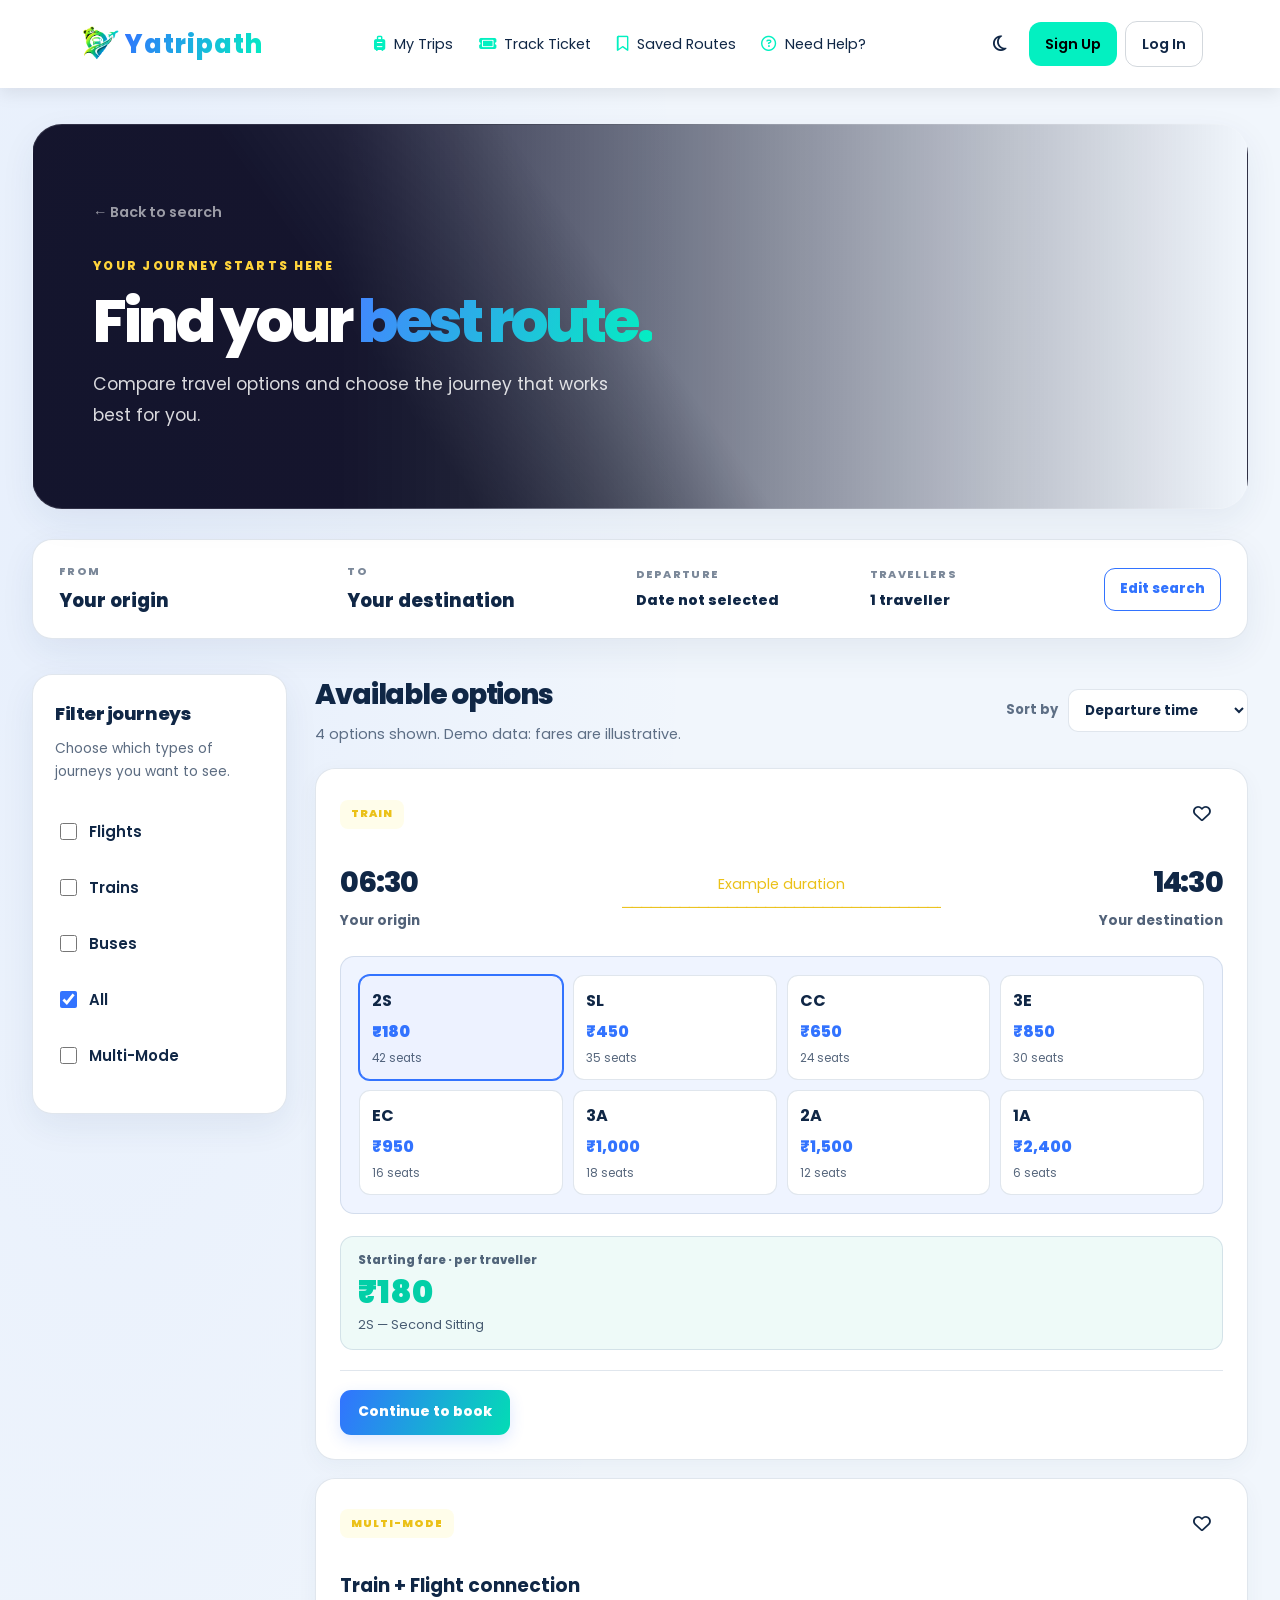
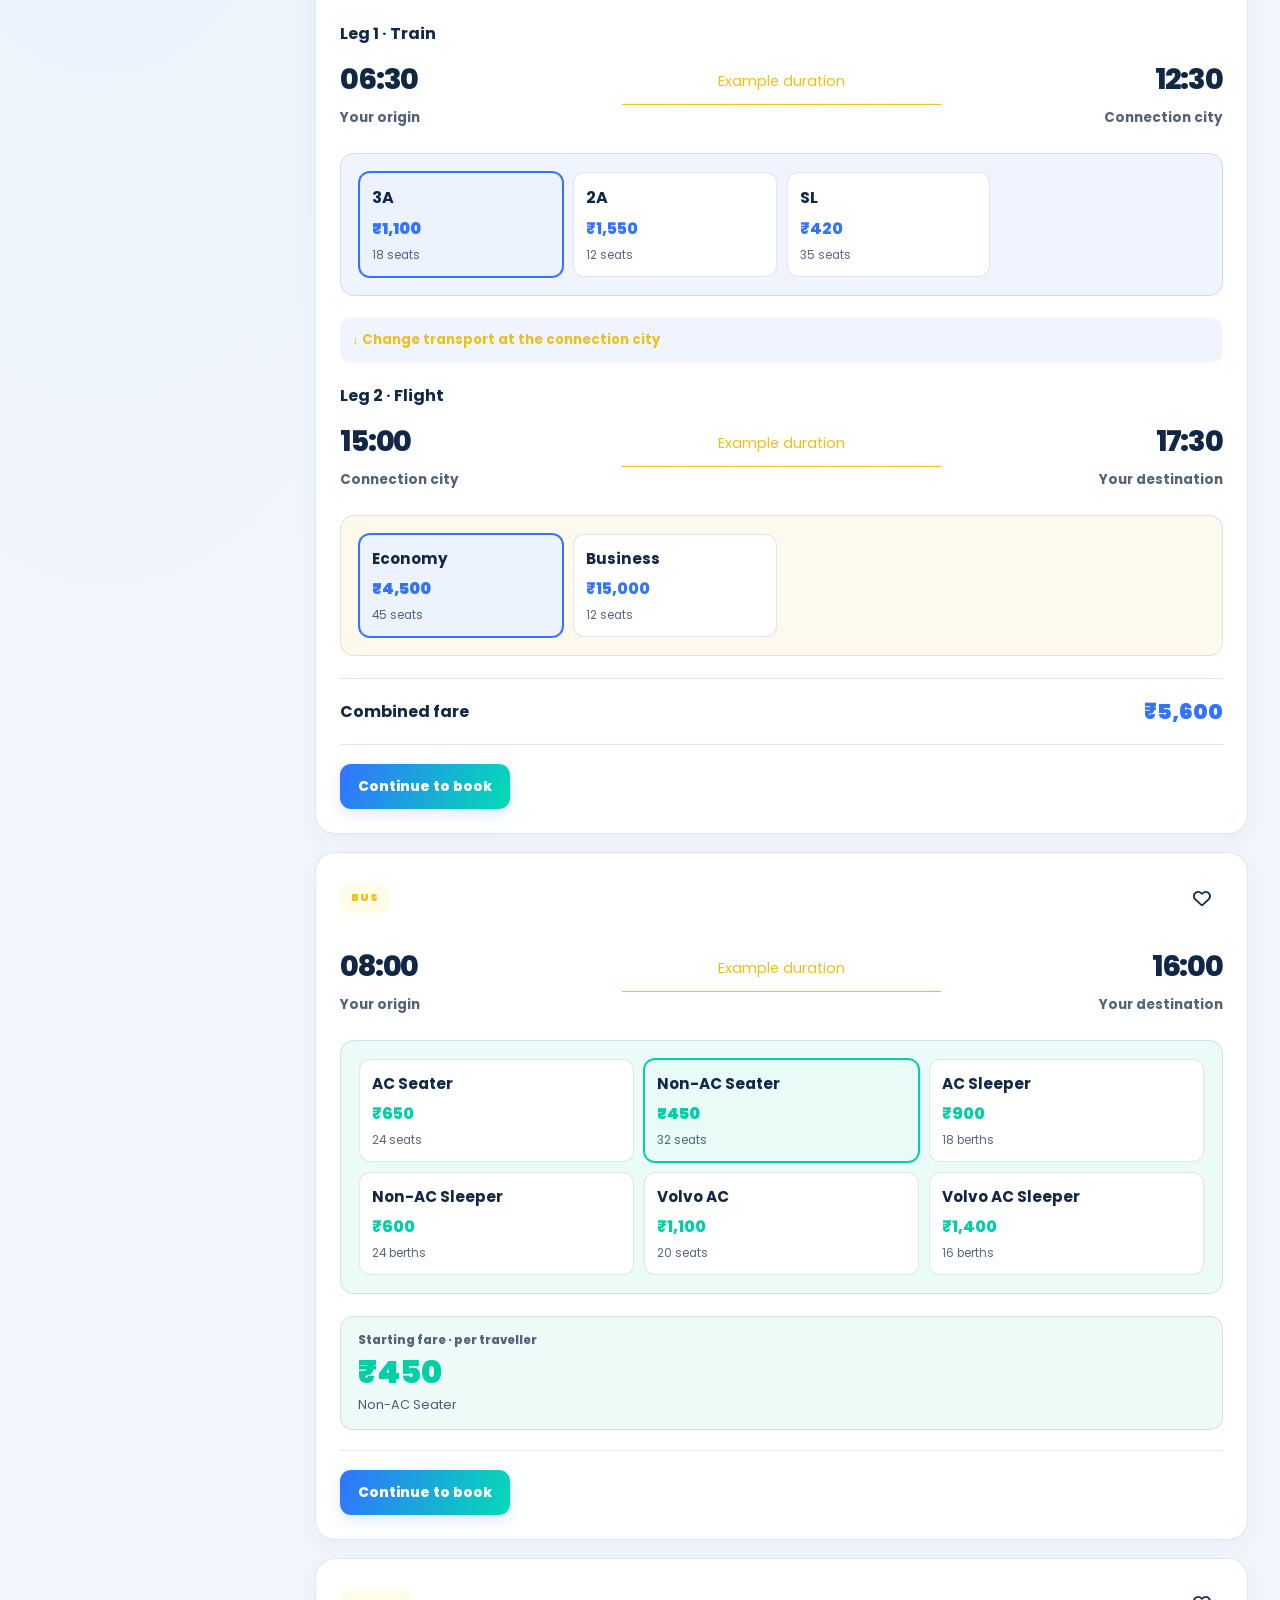
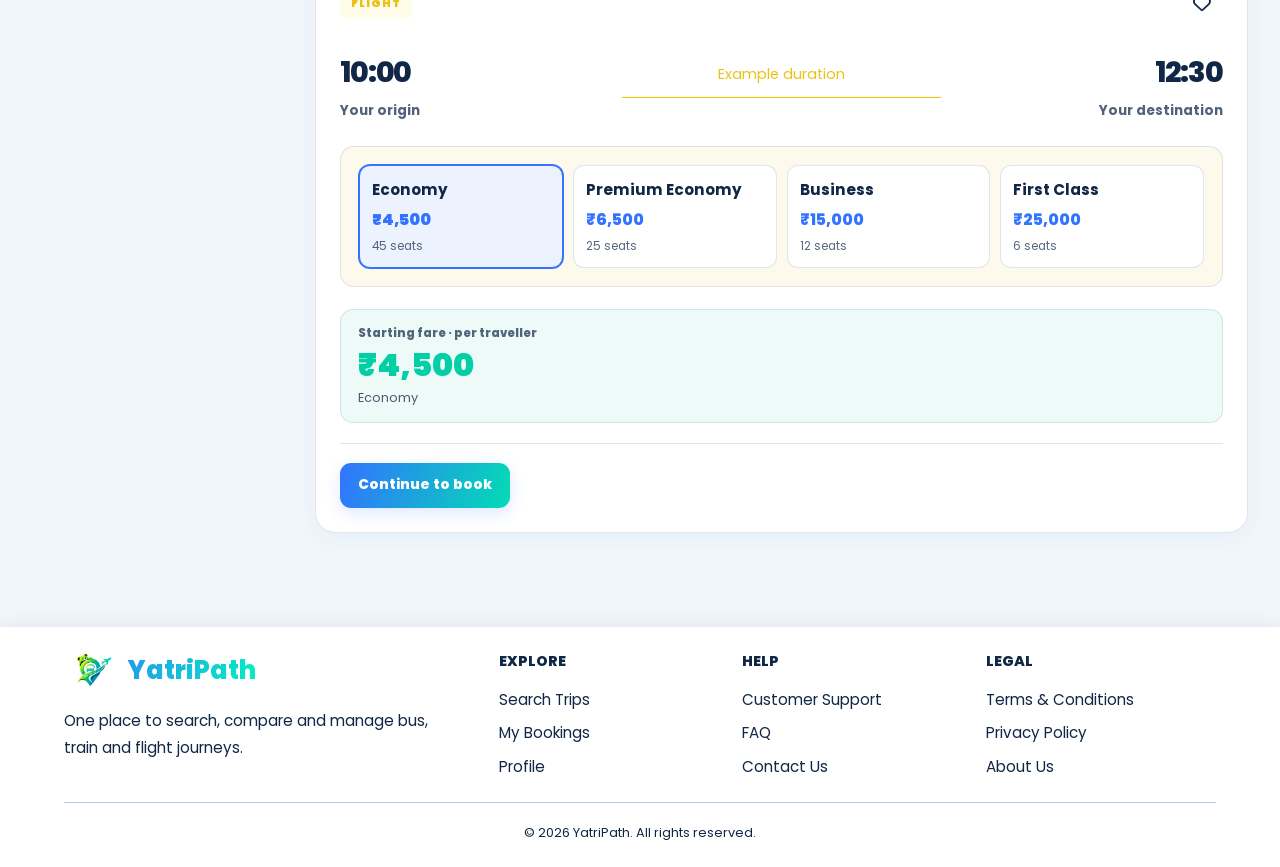
==== commit 0a3905b8: "fixed all errors" ====
--- a/search.html
+++ b/search.html
@@ -19,7 +19,7 @@
             <nav class="NAVBAR">
                 <div class="CONTAINER-FOR-LOGO">
                 <!-- Brand -->
-                    <a href="#" class="LOGO" aria-label="Yatripath home">
+                    <a href="index.html" class="LOGO" aria-label="Yatripath home">
                         <img src="Images/logo.png" alt="Yatripath">
                     </a>
                     <a href="index.html" class="LOGO">Yatripath</a>
@@ -225,7 +225,7 @@
                 </div>
 
                 <!-- DEMO RESULT 1 -->
-                <article class="JOURNEY-CARD" data-mode="train">
+                <article class="JOURNEY-CARD" data-mode="train" data-departure="390" data-duration="480">
 
                     <div class="JOURNEY-CARD-TOP">
                         <span class="MODE-BADGE">TRAIN</span>
@@ -260,67 +260,66 @@
                         </div>
                     </div>
 
-                    <div class="TRAVEL-CLASS-SECTION">
-
-    <div class="TRAVEL-CLASS-GRID">
-    <button type="button" class="TRAVEL-CLASS-OPTION"
-            data-class="2S" data-fare="180" data-seats="42" aria-pressed="false">
-        <strong>2S</strong>
-        <span>₹180</span>
-        <small>42 seats</small>
-    </button>
-
-    <button type="button" class="TRAVEL-CLASS-OPTION"
-            data-class="SL" data-fare="450" data-seats="35" aria-pressed="false">
-        <strong>SL</strong>
-        <span>₹450</span>
-        <small>35 seats</small>
-    </button>
-
-    <button type="button" class="TRAVEL-CLASS-OPTION is-selected"
-            data-class="CC" data-fare="650" data-seats="24" aria-pressed="true">
-        <strong>CC</strong>
-        <span>₹650</span>
-        <small>24 seats</small>
-    </button>
-
-    <button type="button" class="TRAVEL-CLASS-OPTION"
-            data-class="3E" data-fare="850" data-seats="30" aria-pressed="false">
-        <strong>3E</strong>
-        <span>₹850</span>
-        <small>30 seats</small>
-    </button>
-
-    <button type="button" class="TRAVEL-CLASS-OPTION"
-            data-class="EC" data-fare="950" data-seats="16" aria-pressed="false">
-        <strong>EC</strong>
-        <span>₹950</span>
-        <small>16 seats</small>
-    </button>
-
-    <button type="button" class="TRAVEL-CLASS-OPTION"
-            data-class="3A" data-fare="1000" data-seats="18" aria-pressed="false">
-        <strong>3A</strong>
-        <span>₹1,000</span>
-        <small>18 seats</small>
-    </button>
-
-    <button type="button" class="TRAVEL-CLASS-OPTION"
-            data-class="2A" data-fare="1500" data-seats="12" aria-pressed="false">
-        <strong>2A</strong>
-        <span>₹1,500</span>
-        <small>12 seats</small>
-    </button>
-
-    <button type="button" class="TRAVEL-CLASS-OPTION"
-            data-class="1A" data-fare="2400" data-seats="6" aria-pressed="false">
-        <strong>1A</strong>
-        <span>₹2,400</span>
-        <small>6 seats</small>
-    </button>
-</div>
-
-</div>
+                    <div class="TRAIN-CLASS-SECTION" data-class-section data-leg-mode="train">
+                        <div class="TRAIN-CLASS-GRID">
+                            <button type="button" class="TRAIN-CLASS-OPTION"
+                                    data-class="2s" data-label="2S — Second Sitting" data-fare="180" data-seats="42" aria-pressed="false">
+                                <strong>2S</strong>
+                                <span>₹180</span>
+                                <small>42 seats</small>
+                            </button>
+
+                            <button type="button" class="TRAIN-CLASS-OPTION"
+                                    data-class="sl" data-label="SL — Sleeper" data-fare="450" data-seats="35" aria-pressed="false">
+                                <strong>SL</strong>
+                                <span>₹450</span>
+                                <small>35 seats</small>
+                            </button>
+
+                            <button type="button" class="TRAIN-CLASS-OPTION is-selected"
+                                    data-class="cc" data-label="CC — AC Chair Car" data-fare="650" data-seats="24" aria-pressed="true">
+                                <strong>CC</strong>
+                                <span>₹650</span>
+                                <small>24 seats</small>
+                            </button>
+
+                            <button type="button" class="TRAIN-CLASS-OPTION"
+                                    data-class="3e" data-label="3E — AC 3 Tier Economy" data-fare="850" data-seats="30" aria-pressed="false">
+                                <strong>3E</strong>
+                                <span>₹850</span>
+                                <small>30 seats</small>
+                            </button>
+
+                            <button type="button" class="TRAIN-CLASS-OPTION"
+                                    data-class="ec" data-label="EC — Executive Chair Car" data-fare="950" data-seats="16" aria-pressed="false">
+                                <strong>EC</strong>
+                                <span>₹950</span>
+                                <small>16 seats</small>
+                            </button>
+
+                            <button type="button" class="TRAIN-CLASS-OPTION"
+                                    data-class="3a" data-label="3A — AC 3 Tier" data-fare="1000" data-seats="18" aria-pressed="false">
+                                <strong>3A</strong>
+                                <span>₹1,000</span>
+                                <small>18 seats</small>
+                            </button>
+
+                            <button type="button" class="TRAIN-CLASS-OPTION"
+                                    data-class="2a" data-label="2A — AC 2 Tier" data-fare="1500" data-seats="12" aria-pressed="false">
+                                <strong>2A</strong>
+                                <span>₹1,500</span>
+                                <small>12 seats</small>
+                            </button>
+
+                            <button type="button" class="TRAIN-CLASS-OPTION"
+                                    data-class="1a" data-label="1A — AC First Class" data-fare="2400" data-seats="6" aria-pressed="false">
+                                <strong>1A</strong>
+                                <span>₹2,400</span>
+                                <small>6 seats</small>
+                            </button>
+                        </div>
+                    </div>
+
                     <div class="CARD-FARE" aria-live="polite">
                         <div class="CARD-FARE-INFO">
                             <span class="CARD-FARE-LABEL">Selected class fare</span>
@@ -342,7 +341,7 @@
                 </article>
 
                 <!-- DEMO RESULT 2 -->
-                <article class="JOURNEY-CARD" data-mode="bus">
+                <article class="JOURNEY-CARD" data-mode="bus" data-departure="480" data-duration="480">
 
                     <div class="JOURNEY-CARD-TOP">
                         <span class="MODE-BADGE">BUS</span>
@@ -377,58 +376,56 @@
                         </div>
                     </div>
 
-                     <div class="TRAVEL-CLASS-SECTION" data-class-section data-leg-mode="bus">
-    <div class="TRAVEL-CLASS-GRID">
-
-        <button type="button" class="TRAVEL-CLASS-OPTION is-selected"
-                data-class="AC Seater" data-fare="650" data-seats="24"
-                aria-pressed="true">
-            <strong>AC Seater</strong>
-            <span>₹650</span>
-            <small>24 seats</small>
-        </button>
-
-        <button type="button" class="TRAVEL-CLASS-OPTION"
-                data-class="Non-AC Seater" data-fare="450" data-seats="32"
-                aria-pressed="false">
-            <strong>Non-AC Seater</strong>
-            <span>₹450</span>
-            <small>32 seats</small>
-        </button>
-
-        <button type="button" class="TRAVEL-CLASS-OPTION"
-                data-class="AC Sleeper" data-fare="900" data-seats="18"
-                aria-pressed="false">
-            <strong>AC Sleeper</strong>
-            <span>₹900</span>
-            <small>18 berths</small>
-        </button>
-
-        <button type="button" class="TRAVEL-CLASS-OPTION"
-                data-class="Non-AC Sleeper" data-fare="600" data-seats="24"
-                aria-pressed="false">
-            <strong>Non-AC Sleeper</strong>
-            <span>₹600</span>
-            <small>24 berths</small>
-        </button>
-
-        <button type="button" class="TRAVEL-CLASS-OPTION"
-                data-class="Volvo AC" data-fare="1100" data-seats="20"
-                aria-pressed="false">
-            <strong>Volvo AC</strong>
-            <span>₹1,100</span>
-            <small>20 seats</small>
-        </button>
-
-        <button type="button" class="TRAVEL-CLASS-OPTION"
-                data-class="Volvo AC Sleeper" data-fare="1400" data-seats="16"
-                aria-pressed="false">
-            <strong>Volvo AC Sleeper</strong>
-            <span>₹1,400</span>
-            <small>16 berths</small>
-        </button>
-
-    </div>
+                    <div class="BUS-CLASS-SECTION" data-class-section data-leg-mode="bus">
+                        <div class="BUS-CLASS-GRID">
+                            <button type="button" class="BUS-CLASS-OPTION is-selected"
+                                    data-class="ac-seater" data-label="AC Seater" data-fare="650" data-seats="24"
+                                    aria-pressed="true">
+                                <strong>AC Seater</strong>
+                                <span>₹650</span>
+                                <small>24 seats</small>
+                            </button>
+
+                            <button type="button" class="BUS-CLASS-OPTION"
+                                    data-class="seater" data-label="Non-AC Seater" data-fare="450" data-seats="32"
+                                    aria-pressed="false">
+                                <strong>Non-AC Seater</strong>
+                                <span>₹450</span>
+                                <small>32 seats</small>
+                            </button>
+
+                            <button type="button" class="BUS-CLASS-OPTION"
+                                    data-class="ac-sleeper" data-label="AC Sleeper" data-fare="900" data-seats="18"
+                                    aria-pressed="false">
+                                <strong>AC Sleeper</strong>
+                                <span>₹900</span>
+                                <small>18 berths</small>
+                            </button>
+
+                            <button type="button" class="BUS-CLASS-OPTION"
+                                    data-class="sleeper" data-label="Non-AC Sleeper" data-fare="600" data-seats="24"
+                                    aria-pressed="false">
+                                <strong>Non-AC Sleeper</strong>
+                                <span>₹600</span>
+                                <small>24 berths</small>
+                            </button>
+
+                            <button type="button" class="BUS-CLASS-OPTION"
+                                    data-class="volvo-ac" data-label="Volvo AC" data-fare="1100" data-seats="20"
+                                    aria-pressed="false">
+                                <strong>Volvo AC</strong>
+                                <span>₹1,100</span>
+                                <small>20 seats</small>
+                            </button>
+
+                            <button type="button" class="BUS-CLASS-OPTION"
+                                    data-class="volvo-ac-sleeper" data-label="Volvo AC Sleeper" data-fare="1400" data-seats="16"
+                                    aria-pressed="false">
+                                <strong>Volvo AC Sleeper</strong>
+                                <span>₹1,400</span>
+                                <small>16 berths</small>
+                            </button>
+                        </div>
                     </div>
 
                     <div class="CARD-FARE" aria-live="polite">
@@ -452,7 +449,7 @@
                 </article>
 
                 <!-- DEMO RESULT 3 -->
-                <article class="JOURNEY-CARD" data-mode="flight">
+                <article class="JOURNEY-CARD" data-mode="flight" data-departure="600" data-duration="150">
 
                     <div class="JOURNEY-CARD-TOP">
                         <span class="MODE-BADGE">FLIGHT</span>
@@ -488,42 +485,40 @@
                         </div>
                     </div>
 
-                    <div class="TRAVEL-CLASS-SECTION" data-class-section data-leg-mode="flight">
-    <div class="TRAVEL-CLASS-GRID">
-
-        <button type="button" class="TRAVEL-CLASS-OPTION is-selected"
-                data-class="Economy" data-fare="4500" data-seats="45"
-                aria-pressed="true">
-            <strong>Economy</strong>
-            <span>₹4,500</span>
-            <small>45 seats</small>
-        </button>
-
-        <button type="button" class="TRAVEL-CLASS-OPTION"
-                data-class="Premium Economy" data-fare="6500" data-seats="25"
-                aria-pressed="false">
-            <strong>Premium Economy</strong>
-            <span>₹6,500</span>
-            <small>25 seats</small>
-        </button>
-
-        <button type="button" class="TRAVEL-CLASS-OPTION"
-                data-class="Business" data-fare="15000" data-seats="12"
-                aria-pressed="false">
-            <strong>Business</strong>
-            <span>₹15,000</span>
-            <small>12 seats</small>
-        </button>
-
-        <button type="button" class="TRAVEL-CLASS-OPTION"
-                data-class="First Class" data-fare="25000" data-seats="6"
-                aria-pressed="false">
-            <strong>First Class</strong>
-            <span>₹25,000</span>
-            <small>6 seats</small>
-        </button>
-
-    </div>
+                    <div class="FLIGHT-CLASS-SECTION" data-class-section data-leg-mode="flight">
+                        <div class="FLIGHT-CLASS-GRID">
+                            <button type="button" class="FLIGHT-CLASS-OPTION is-selected"
+                                    data-class="economy" data-label="Economy" data-fare="4500" data-seats="45"
+                                    aria-pressed="true">
+                                <strong>Economy</strong>
+                                <span>₹4,500</span>
+                                <small>45 seats</small>
+                            </button>
+
+                            <button type="button" class="FLIGHT-CLASS-OPTION"
+                                    data-class="premium-economy" data-label="Premium Economy" data-fare="6500" data-seats="25"
+                                    aria-pressed="false">
+                                <strong>Premium Economy</strong>
+                                <span>₹6,500</span>
+                                <small>25 seats</small>
+                            </button>
+
+                            <button type="button" class="FLIGHT-CLASS-OPTION"
+                                    data-class="business" data-label="Business" data-fare="15000" data-seats="12"
+                                    aria-pressed="false">
+                                <strong>Business</strong>
+                                <span>₹15,000</span>
+                                <small>12 seats</small>
+                            </button>
+
+                            <button type="button" class="FLIGHT-CLASS-OPTION"
+                                    data-class="first-class" data-label="First Class" data-fare="25000" data-seats="6"
+                                    aria-pressed="false">
+                                <strong>First Class</strong>
+                                <span>₹25,000</span>
+                                <small>6 seats</small>
+                            </button>
+                        </div>
                     </div>
 
                     <div class="CARD-FARE" aria-live="polite">
@@ -548,13 +543,22 @@
 
                 <!-- MULTI-MODE DEMO ITINERARY -->
                 <article class="JOURNEY-CARD"
-         data-mode="multimodal"
-         data-modes="train,flight"
-         data-itinerary="demo-train-flight">
+                    data-mode="multimodal"
+                    data-modes="train,flight"
+                    data-itinerary="demo-train-flight"
+                    data-departure="390"
+                    data-duration="660">
 
     <div class="JOURNEY-CARD-TOP">
         <span class="MODE-BADGE">MULTI-MODE</span>
-        <span class="DEMO-BADGE">DEMO ITINERARY</span>
+        <button
+            type="button"
+            class="FAVOURITE-BTN"
+            aria-label="Mark as favourite"
+            aria-pressed="false"
+            title="Mark as favourite">
+            <i class="fa-regular fa-heart" aria-hidden="true"></i>
+        </button>
     </div>
 
     <h3>Train + Flight connection</h3>
@@ -580,26 +584,26 @@
             </div>
         </div>
 
-        <div class="TRAVEL-CLASS-SECTION" data-class-section>
-            <div class="TRAVEL-CLASS-GRID">
-                <button type="button" class="TRAVEL-CLASS-OPTION is-selected"
-                        data-class="3A" data-fare="1100" data-seats="18"
+        <div class="TRAIN-CLASS-SECTION" data-class-section>
+            <div class="TRAIN-CLASS-GRID">
+                <button type="button" class="TRAIN-CLASS-OPTION is-selected"
+                        data-class="3a" data-label="3A — AC 3 Tier" data-fare="1100" data-seats="18"
                         aria-pressed="true">
                     <strong>3A</strong>
                     <span>₹1,100</span>
                     <small>18 seats</small>
                 </button>
 
-                <button type="button" class="TRAVEL-CLASS-OPTION"
-                        data-class="2A" data-fare="1550" data-seats="12"
+                <button type="button" class="TRAIN-CLASS-OPTION"
+                        data-class="2a" data-label="2A — AC 2 Tier" data-fare="1550" data-seats="12"
                         aria-pressed="false">
                     <strong>2A</strong>
                     <span>₹1,550</span>
                     <small>12 seats</small>
                 </button>
 
-                <button type="button" class="TRAVEL-CLASS-OPTION"
-                        data-class="SL" data-fare="420" data-seats="35"
+                <button type="button" class="TRAIN-CLASS-OPTION"
+                        data-class="sl" data-label="SL — Sleeper" data-fare="420" data-seats="35"
                         aria-pressed="false">
                     <strong>SL</strong>
                     <span>₹420</span>
@@ -636,18 +640,18 @@
             </div>
         </div>
 
-        <div class="TRAVEL-CLASS-SECTION" data-class-section>
-            <div class="TRAVEL-CLASS-GRID">
-                <button type="button" class="TRAVEL-CLASS-OPTION is-selected"
-                        data-class="Economy" data-fare="4500" data-seats="45"
+        <div class="FLIGHT-CLASS-SECTION" data-class-section>
+            <div class="FLIGHT-CLASS-GRID">
+                <button type="button" class="FLIGHT-CLASS-OPTION is-selected"
+                        data-class="economy" data-label="Economy" data-fare="4500" data-seats="45"
                         aria-pressed="true">
                     <strong>Economy</strong>
                     <span>₹4,500</span>
                     <small>45 seats</small>
                 </button>
 
-                <button type="button" class="TRAVEL-CLASS-OPTION"
-                        data-class="Business" data-fare="15000" data-seats="12"
+                <button type="button" class="FLIGHT-CLASS-OPTION"
+                        data-class="business" data-label="Business" data-fare="15000" data-seats="12"
                         aria-pressed="false">
                     <strong>Business</strong>
                     <span>₹15,000</span>
--- a/style.css
+++ b/style.css
@@ -345,7 +345,7 @@
 
 .HERO-DESCRIPTION {
     max-width: 36rem;
-    margin: 0.75rem auto 0;
+    margin: 0.75rem 0 0;
     color: var(--text-color);
     font-size: clamp(0.9rem, 1.3vw, 1.05rem);
     line-height: 1.7;
@@ -616,6 +616,12 @@
 }
 
 [data-theme="dark"] .FIELD-INPUT input[type="date"] {
+    color-scheme: dark;
+}
+
+[data-theme="dark"] .AUTH-CARD form input[type="date"],
+[data-theme="dark"] .AUTH-CARD form select,
+[data-theme="dark"] .TRAVEL-CLASS-GROUP select {
     color-scheme: dark;
 }
 
@@ -824,7 +830,6 @@
 
 
     .NAV-LINKS {
-        justify-content: flex-start;
         gap: 1rem;
         display: flex;
         flex-direction: column;
@@ -1315,11 +1320,6 @@
     overflow-wrap: normal;
 }
 
-#traveller-summary {
-    line-height: 1.5;
-}
-
-
 
 /* ===== HERO TWO-COLUMN LAYOUT ===== */
 
@@ -1335,7 +1335,7 @@
 }
 
 /* Left column */
-.HERO-BOX {
+.HERO-LEFT {
     min-width: 0;
 }
 
@@ -1634,6 +1634,7 @@
 
 .AUTH-LOGO {
     display: flex;
+    align-items: center;
     margin-bottom: 1.25rem;
 }
 
@@ -1987,8 +1988,6 @@
 
 .PASSWORD-RULES:not([hidden]) {
     display: block;
-    margin-top: 0.65rem;
-    color: red;
 }
 
 /*smooth transition of login signup with homepage*/
--- a/search.css
+++ b/search.css
@@ -91,28 +91,6 @@
     isolation: isolate;
     overflow: hidden;
     margin-bottom: 30px;
-    padding: clamp(28px, 5vw, 54px);
-    border: 1px solid rgba(100, 145, 205, 0.17);
-    border-radius: 28px;
-    background:
-        radial-gradient(
-            circle at 88% 18%,
-            rgba(3, 240, 193, 0.19),
-            transparent 26%
-        ),
-        radial-gradient(
-            circle at 100% 100%,
-            rgba(50, 115, 255, 0.15),
-            transparent 35%
-        ),
-        var(--tertiary-color);
-    box-shadow: var(--search-shadow);
-}
-.RESULTS-INTRO {
-    position: relative;
-    isolation: isolate;
-    overflow: hidden;
-
     min-height: 385px;
     padding: 64px 60px;
 
@@ -123,6 +101,7 @@
 
     border: 1px solid rgba(255, 255, 255, 0.12);
     border-radius: 30px;
+    box-shadow: var(--search-shadow);
 
     background:
         linear-gradient(
@@ -154,14 +133,16 @@
 }
 
 .RESULTS-INTRO h1 span {
-    background: linear-gradient(90deg, #4385ff, #03f0c1);
+    background: linear-gradient(110deg, #4385ff, #03f0c1);
     -webkit-background-clip: text;
     background-clip: text;
+    color: transparent;
     -webkit-text-fill-color: transparent;
 }
 
 .RESULTS-INTRO .RESULTS-DESCRIPTION {
-    color: rgba(255, 255, 255, 0.82);
+    color: rgba(255, 255, 255, 0.84);
+    opacity: 1;
 }
 
 
@@ -208,17 +189,6 @@
     font-weight: 800;
     letter-spacing: -0.055em;
     line-height: 1.1;
-}
-
-.RESULTS-INTRO h1 span {
-    background: linear-gradient(
-        110deg,
-        #3273FF,
-        #03F0C1
-    );
-    background-clip: text;
-    -webkit-background-clip: text;
-    color: transparent;
 }
 
 .RESULTS-DESCRIPTION {
@@ -664,12 +634,10 @@
     grid-template-columns:
         minmax(0, 1fr)
         minmax(0, 1fr)
-        minmax(0, 1fr)
         auto;
     grid-template-areas:
-        "origin destination "
-        "date travellers "
-        "edit";
+        "origin destination edit"
+        "date travellers edit";
     align-items: center;
     gap: 18px 14px;
 }
@@ -677,7 +645,7 @@
 
     .EDIT-SEARCH-BTN {
         justify-self: end;
-        align-self: end;
+        align-self: center;
     }
 
     .RESULTS-LAYOUT {
@@ -1015,10 +983,11 @@
     visibility: visible;
     transform: translateY(0);
 }
-
-/* TRAIN CLASS OPTIONS */
-
-.TRAVEL-CLASS-SECTION {
+/* =========================================
+   TRAIN CLASS OPTIONS
+========================================= */
+
+.TRAIN-CLASS-SECTION {
     margin: 8px 0 22px;
     padding: 18px;
     border: 1px solid var(--search-border);
@@ -1030,89 +999,13 @@
     );
 }
 
-
-.TRAVEL-CLASS-GRID {
+.TRAIN-CLASS-GRID {
     display: grid;
     grid-template-columns: repeat(4, minmax(0, 1fr));
     gap: 10px;
 }
 
-.TRAVEL-CLASS-OPTION {
-    display: flex;
-    min-width: 0;
-    flex-direction: column;
-    align-items: flex-start;
-    gap: 6px;
-    padding: 12px;
-    border: 1px solid var(--search-border);
-    border-radius: 10px;
-    background: var(--tertiary-color);
-    color: var(--text-color);
-    text-align: left;
-    cursor: pointer;
-}
-
-.TRAVEL-CLASS-OPTION strong {
-    font-size: 1rem;
-}
-
-.TRAVEL-CLASS-OPTION span {
-    font-weight: 800;
-    color: var(--search-accent);
-}
-
-.TRAVEL-CLASS-OPTION small {
-    font-size: 0.68rem;
-    opacity: 0.7;
-}
-
-.TRAVEL-CLASS-OPTION:hover,
-.TRAVEL-CLASS-OPTION.is-selected {
-    border-color: var(--search-accent);
-    box-shadow: 0 0 0 2px rgba(50, 115, 255, 0.10);
-}
-
-.TRAVEL-CLASS-OPTION.is-selected {
-    background: rgba(50, 115, 255, 0.08);
-}
-
-.TRAIN-SELECTED-DETAILS {
-    margin: 14px 0 0;
-    font-size: 0.82rem;
-    font-weight: 650;
-}
-
-@media (max-width: 700px) {
-    .TRAVEL-CLASS-GRID {
-        grid-template-columns: repeat(2, minmax(0, 1fr));
-    }
-
-    .TRAVEL-CLASS-SECTION {
-        padding: 13px;
-    }
-}
-
-/* UNIVERSAL TRAVEL CLASS OPTIONS */
-
-.TRAVEL-CLASS-SECTION {
-    margin: 8px 0 22px;
-    padding: 18px;
-    border: 1px solid var(--search-border);
-    border-radius: 14px;
-    background: color-mix(
-        in srgb,
-        var(--tertiary-color) 92%,
-        var(--search-accent) 8%
-    );
-}
-
-.TRAVEL-CLASS-GRID {
-    display: grid;
-    grid-template-columns: repeat(4, minmax(0, 1fr));
-    gap: 10px;
-}
-
-.TRAVEL-CLASS-OPTION {
+.TRAIN-CLASS-OPTION {
     display: flex;
     flex-direction: column;
     align-items: flex-start;
@@ -1124,25 +1017,37 @@
     background: var(--tertiary-color);
     color: var(--text-color);
     text-align: left;
-}
-
-.TRAVEL-CLASS-OPTION strong,
-.TRAVEL-CLASS-OPTION span,
-.TRAVEL-CLASS-OPTION small {
+    cursor: pointer;
+}
+
+.TRAIN-CLASS-OPTION strong,
+.TRAIN-CLASS-OPTION span,
+.TRAIN-CLASS-OPTION small {
     overflow-wrap: anywhere;
 }
 
-.TRAVEL-CLASS-OPTION span {
-    font-weight: 700;
-}
-
-.TRAVEL-CLASS-OPTION small {
+.TRAIN-CLASS-OPTION strong {
+    font-size: 1rem;
+}
+
+.TRAIN-CLASS-OPTION span {
+    font-weight: 800;
+    color: var(--search-accent);
+}
+
+.TRAIN-CLASS-OPTION small {
+    font-size: 0.72rem;
     color: var(--text-color);
     opacity: 0.7;
 }
 
-.TRAVEL-CLASS-OPTION.is-selected {
-    border: 2px solid var(--search-accent);
+.TRAIN-CLASS-OPTION:hover,
+.TRAIN-CLASS-OPTION.is-selected {
+    border-color: var(--search-accent);
+    box-shadow: 0 0 0 1px var(--search-accent);
+}
+
+.TRAIN-CLASS-OPTION.is-selected {
     background: color-mix(
         in srgb,
         var(--search-accent) 9%,
@@ -1150,9 +1055,165 @@
     );
 }
 
-.TRAVEL-CLASS-OPTION.is-selected span {
+.TRAIN-CLASS-OPTION.is-selected span {
     font-weight: 900;
 }
+
+/* =========================================
+   BUS CLASS OPTIONS
+========================================= */
+
+.BUS-CLASS-SECTION {
+    margin: 8px 0 22px;
+    padding: 18px;
+    border: 1px solid var(--search-border);
+    border-radius: 14px;
+    background: color-mix(
+        in srgb,
+        var(--tertiary-color) 92%,
+        var(--search-teal) 8%
+    );
+}
+
+.BUS-CLASS-GRID {
+    display: grid;
+    grid-template-columns: repeat(3, minmax(0, 1fr));
+    gap: 10px;
+}
+
+.BUS-CLASS-OPTION {
+    display: flex;
+    flex-direction: column;
+    align-items: flex-start;
+    gap: 6px;
+    min-width: 0;
+    padding: 12px;
+    border: 1px solid var(--search-border);
+    border-radius: 11px;
+    background: var(--tertiary-color);
+    color: var(--text-color);
+    text-align: left;
+    cursor: pointer;
+}
+
+.BUS-CLASS-OPTION strong,
+.BUS-CLASS-OPTION span,
+.BUS-CLASS-OPTION small {
+    overflow-wrap: anywhere;
+}
+
+.BUS-CLASS-OPTION strong {
+    font-size: 0.95rem;
+}
+
+.BUS-CLASS-OPTION span {
+    font-weight: 800;
+    color: var(--search-teal);
+}
+
+.BUS-CLASS-OPTION small {
+    font-size: 0.72rem;
+    color: var(--text-color);
+    opacity: 0.7;
+}
+
+.BUS-CLASS-OPTION:hover,
+.BUS-CLASS-OPTION.is-selected {
+    border-color: var(--search-teal);
+    box-shadow: 0 0 0 1px var(--search-teal);
+}
+
+.BUS-CLASS-OPTION.is-selected {
+    background: color-mix(
+        in srgb,
+        var(--search-teal) 9%,
+        var(--tertiary-color)
+    );
+}
+
+.BUS-CLASS-OPTION.is-selected span {
+    font-weight: 900;
+}
+
+/* =========================================
+   FLIGHT CLASS OPTIONS
+========================================= */
+
+.FLIGHT-CLASS-SECTION {
+    margin: 8px 0 22px;
+    padding: 18px;
+    border: 1px solid var(--search-border);
+    border-radius: 14px;
+    background: color-mix(
+        in srgb,
+        var(--tertiary-color) 92%,
+        var(--search-gold) 8%
+    );
+}
+
+.FLIGHT-CLASS-GRID {
+    display: grid;
+    grid-template-columns: repeat(4, minmax(0, 1fr));
+    gap: 10px;
+}
+
+.FLIGHT-CLASS-OPTION {
+    display: flex;
+    flex-direction: column;
+    align-items: flex-start;
+    gap: 6px;
+    min-width: 0;
+    padding: 12px;
+    border: 1px solid var(--search-border);
+    border-radius: 11px;
+    background: var(--tertiary-color);
+    color: var(--text-color);
+    text-align: left;
+    cursor: pointer;
+}
+
+.FLIGHT-CLASS-OPTION strong,
+.FLIGHT-CLASS-OPTION span,
+.FLIGHT-CLASS-OPTION small {
+    overflow-wrap: anywhere;
+}
+
+.FLIGHT-CLASS-OPTION strong {
+    font-size: 0.95rem;
+}
+
+.FLIGHT-CLASS-OPTION span {
+    font-weight: 800;
+    color: var(--search-accent);
+}
+
+.FLIGHT-CLASS-OPTION small {
+    font-size: 0.72rem;
+    color: var(--text-color);
+    opacity: 0.7;
+}
+
+.FLIGHT-CLASS-OPTION:hover,
+.FLIGHT-CLASS-OPTION.is-selected {
+    border-color: var(--search-accent);
+    box-shadow: 0 0 0 1px var(--search-accent);
+}
+
+.FLIGHT-CLASS-OPTION.is-selected {
+    background: color-mix(
+        in srgb,
+        var(--search-accent) 9%,
+        var(--tertiary-color)
+    );
+}
+
+.FLIGHT-CLASS-OPTION.is-selected span {
+    font-weight: 900;
+}
+
+/* =========================================
+   MULTI-MODE ITINERARY LEGS
+========================================= */
 
 .ITINERARY-LEG {
     margin-top: 18px;
@@ -1193,12 +1254,15 @@
 }
 
 @media (max-width: 700px) {
-    .TRAVEL-CLASS-GRID {
+    .TRAIN-CLASS-GRID,
+    .BUS-CLASS-GRID,
+    .FLIGHT-CLASS-GRID {
         grid-template-columns: repeat(2, minmax(0, 1fr));
     }
 
-    .TRAVEL-CLASS-SECTION {
+    .TRAIN-CLASS-SECTION,
+    .BUS-CLASS-SECTION,
+    .FLIGHT-CLASS-SECTION {
         padding: 12px;
     }
-}
-
+}
